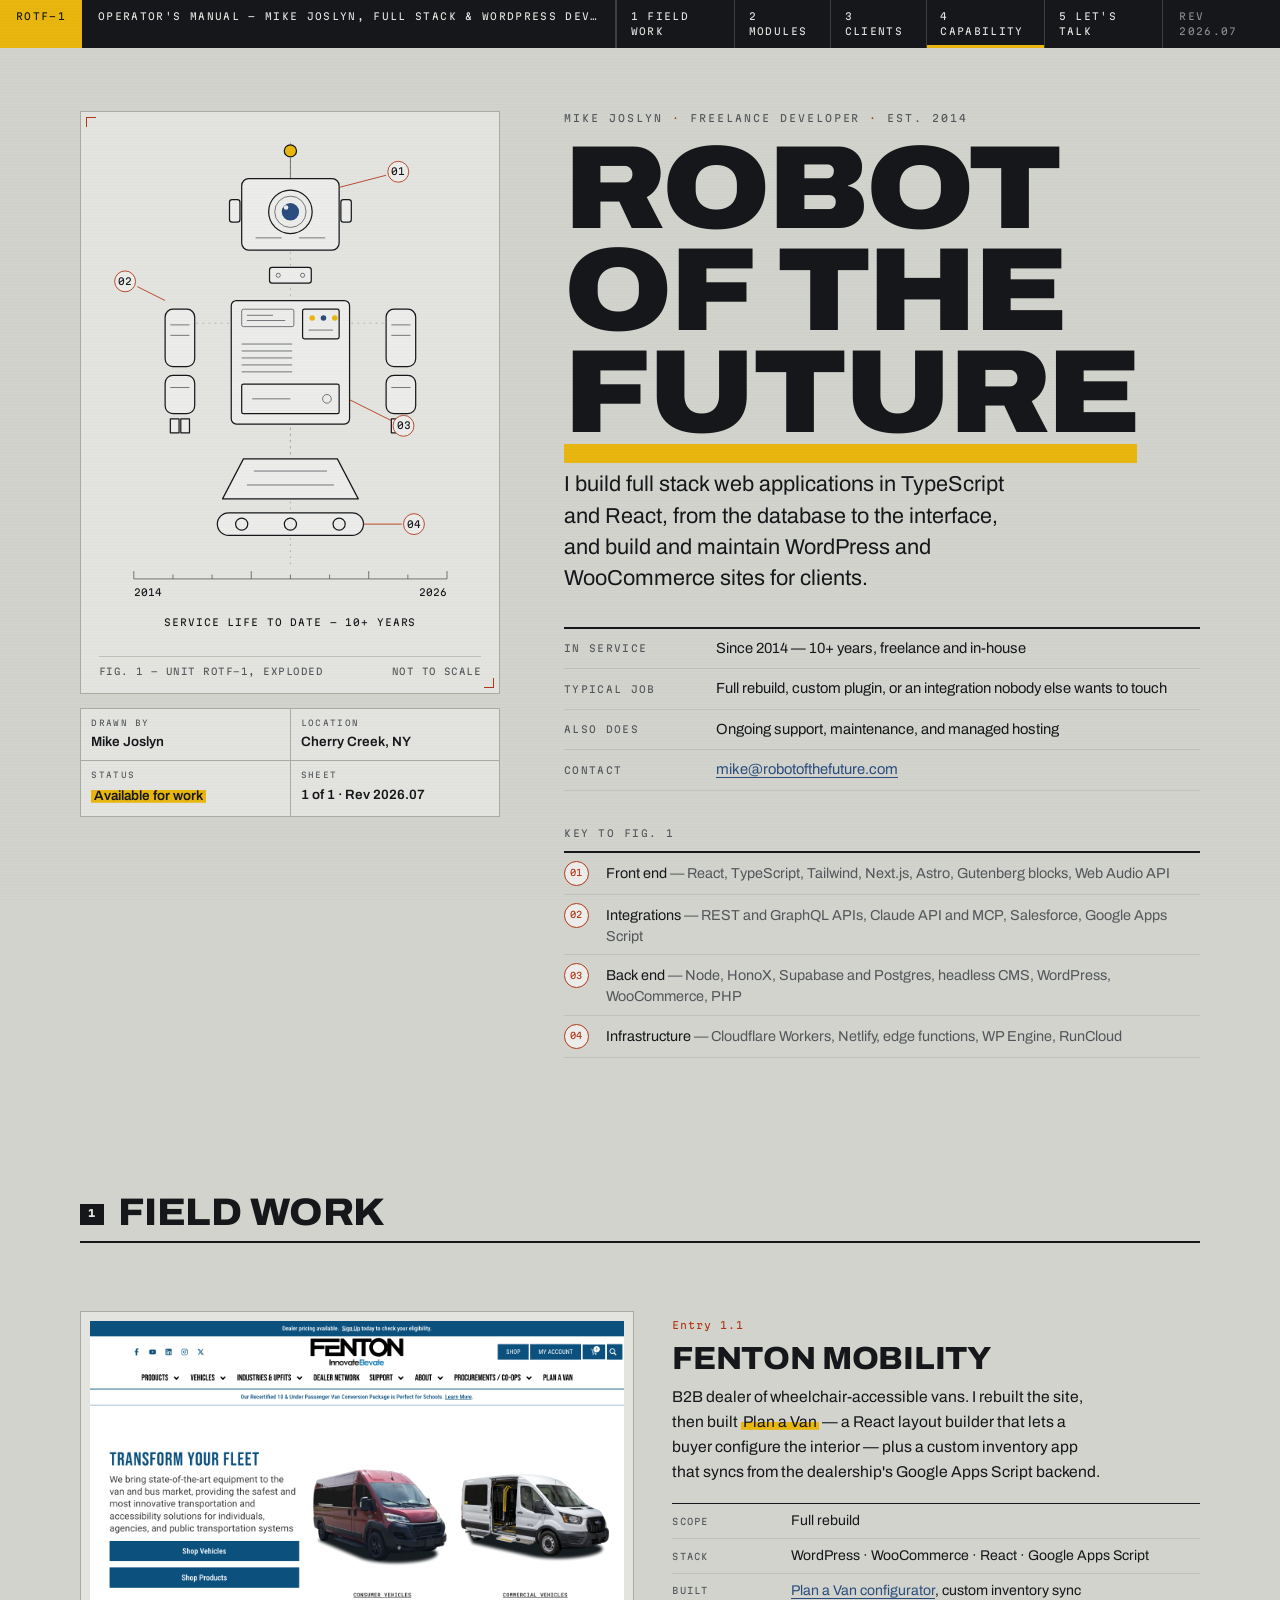
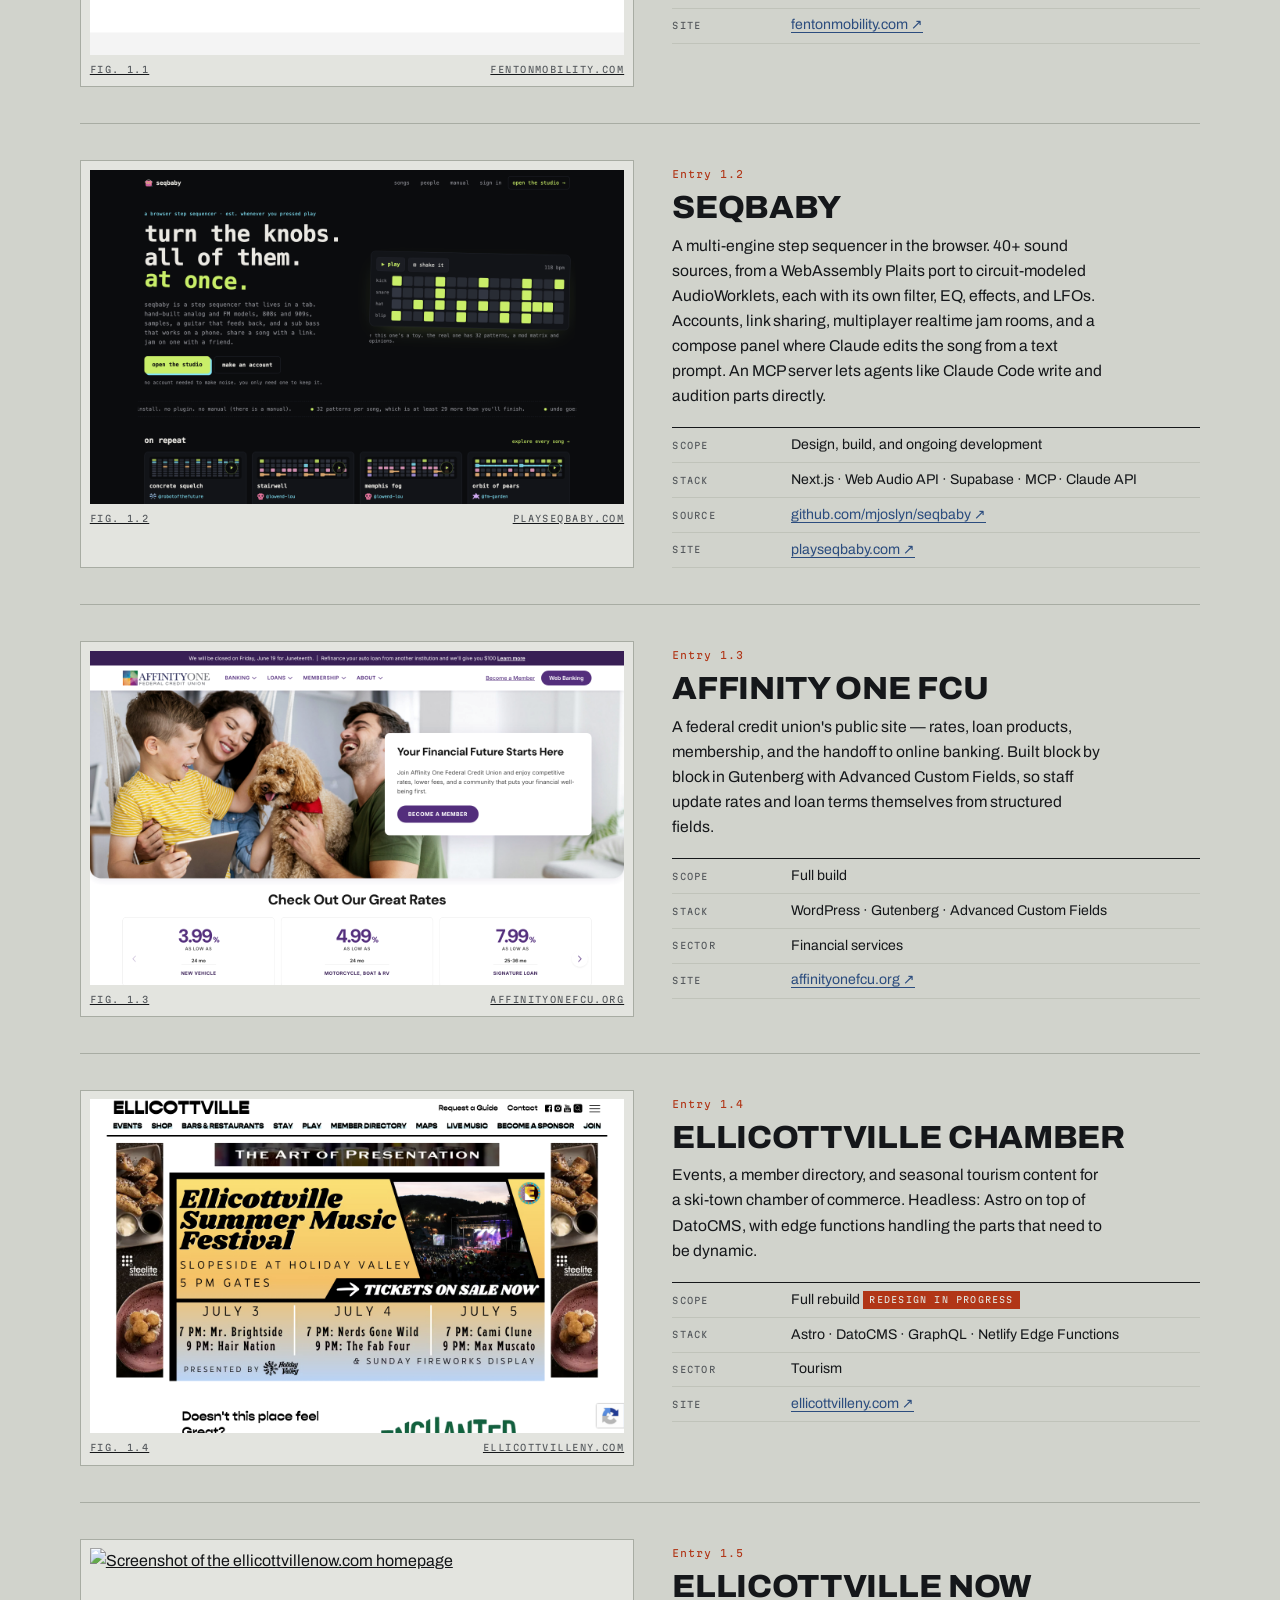
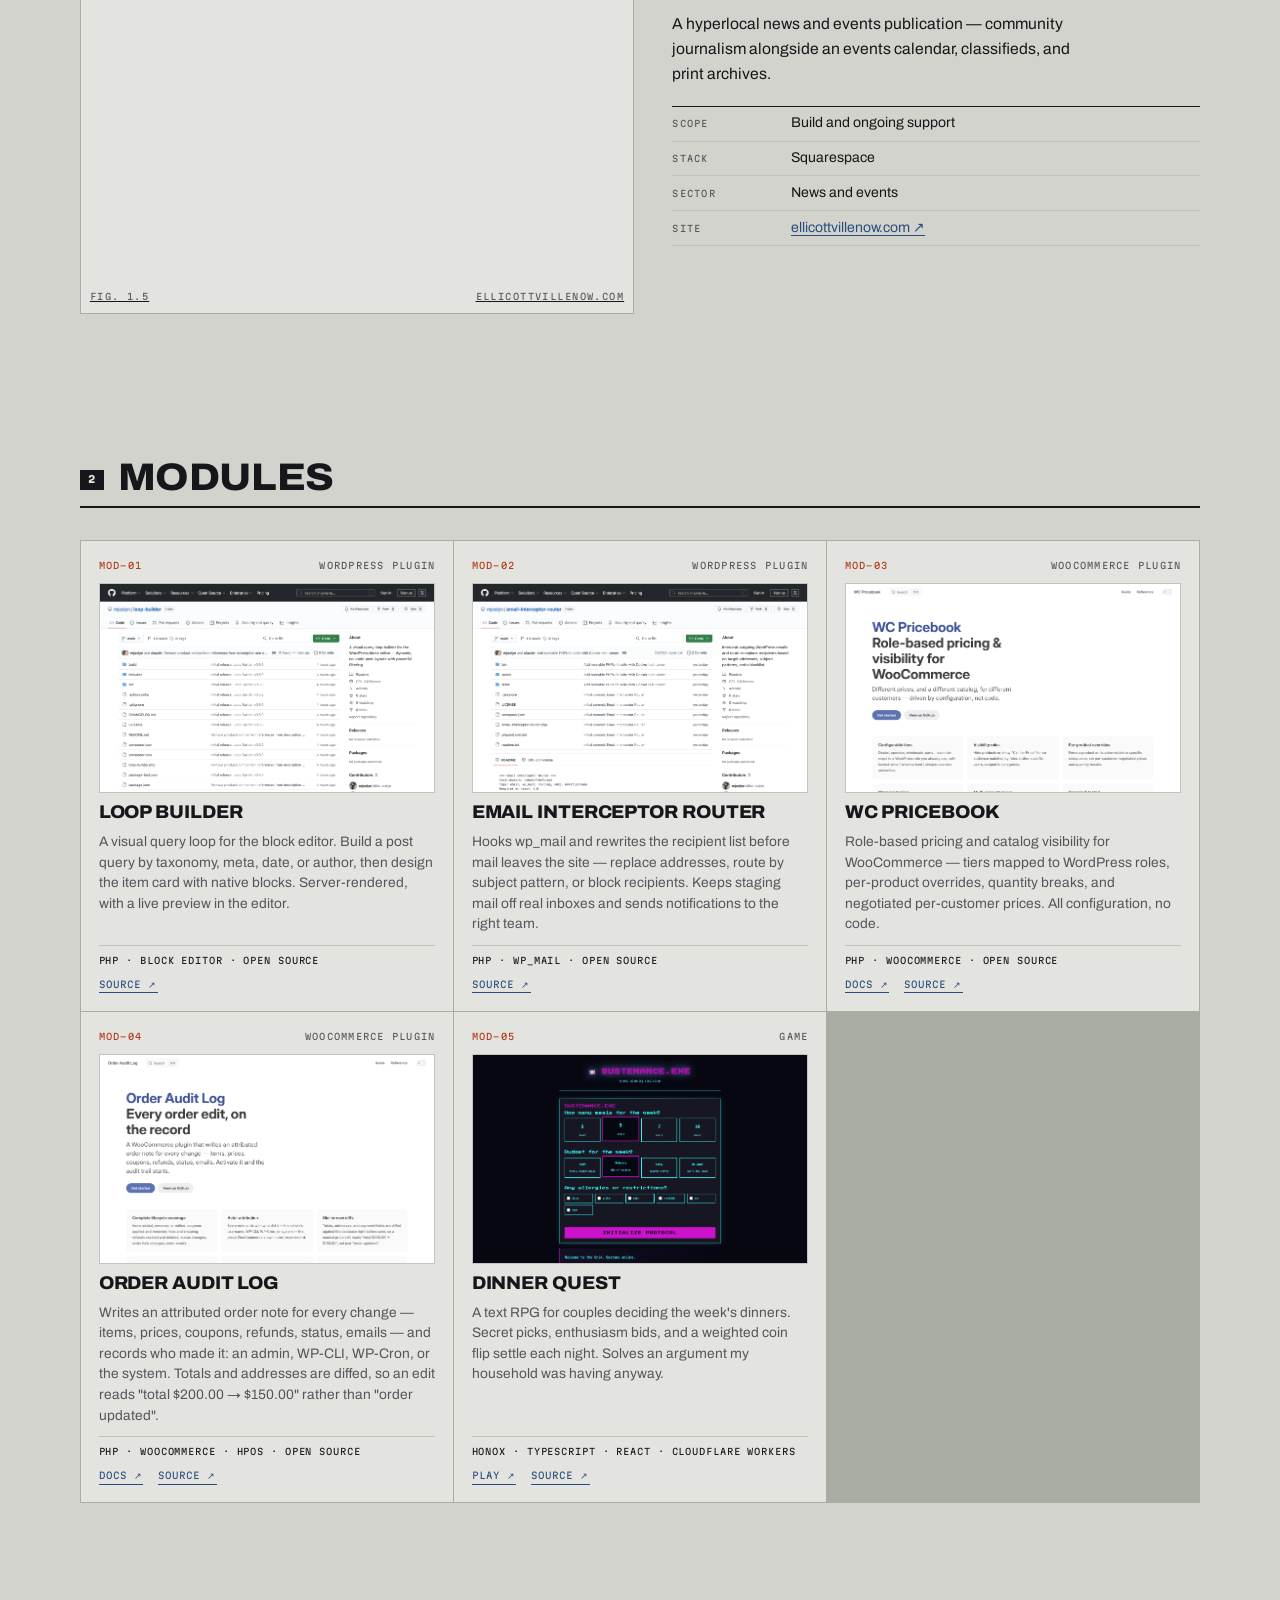
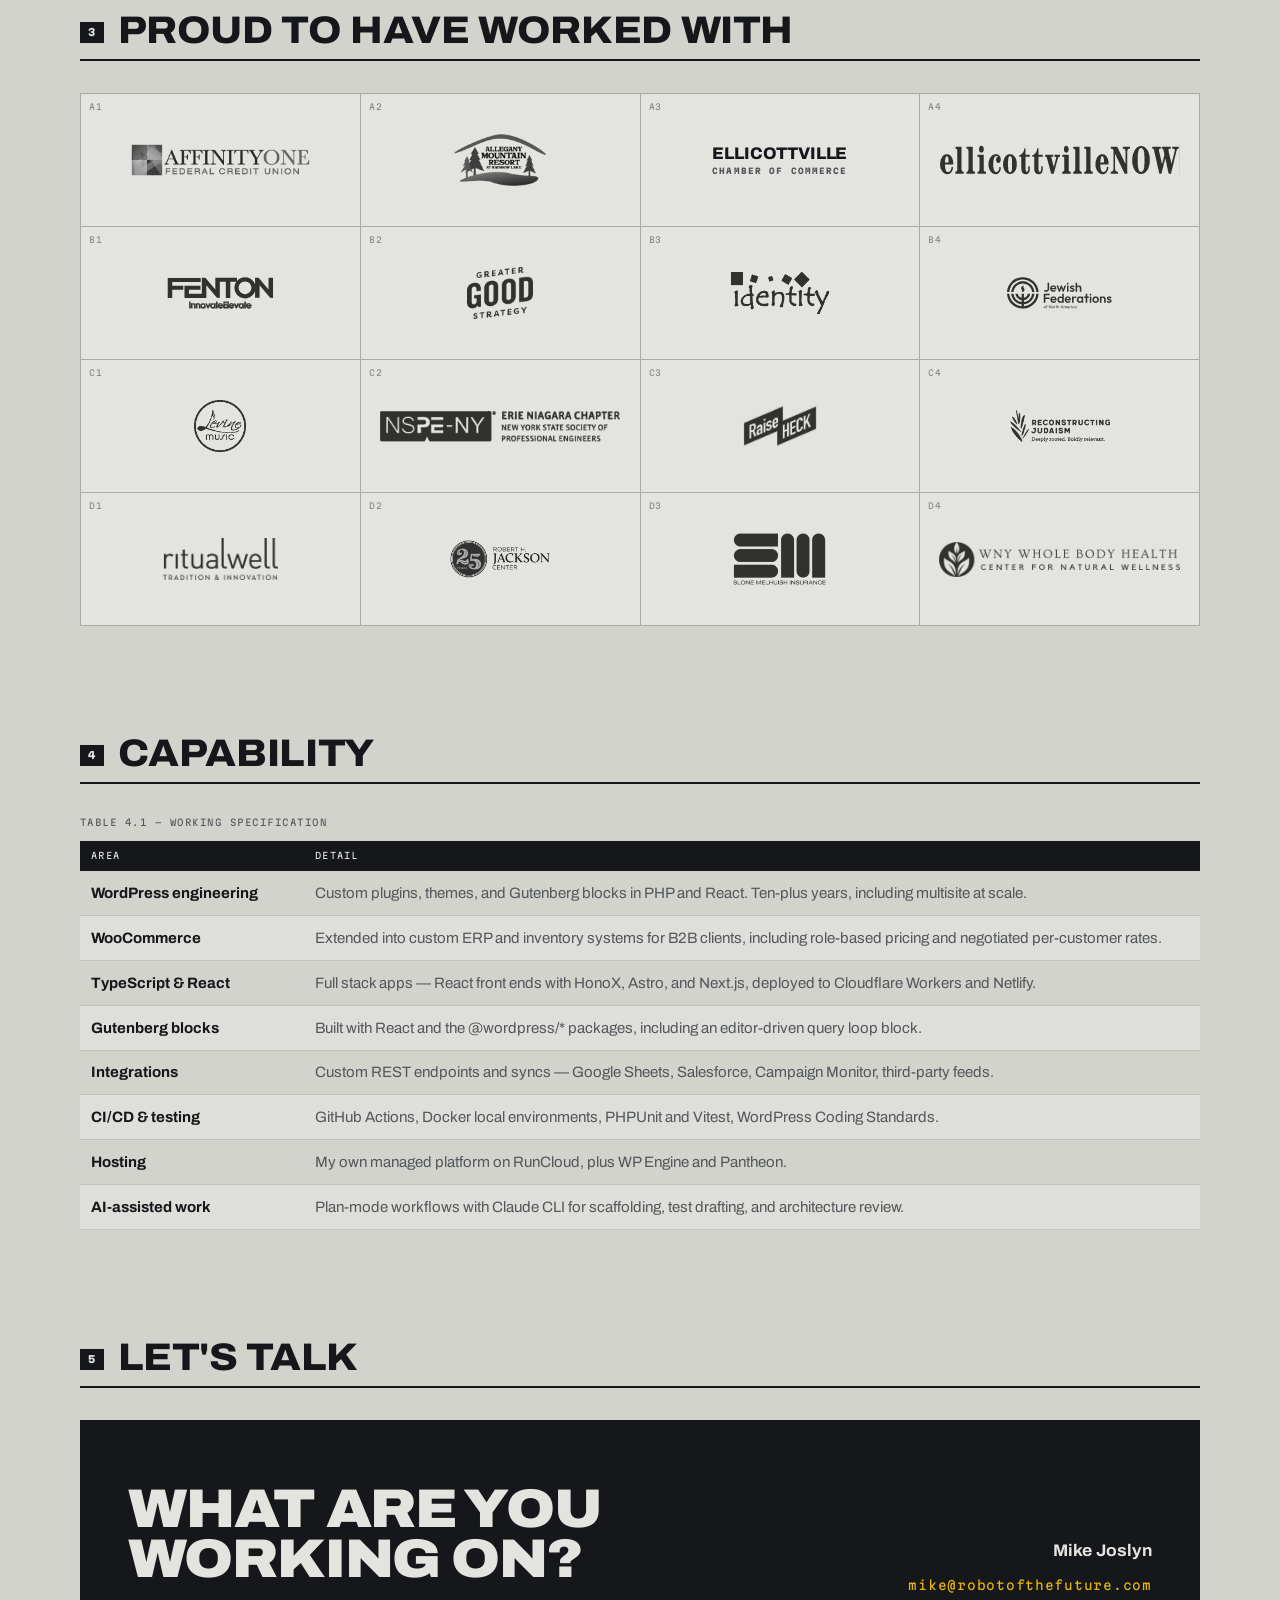
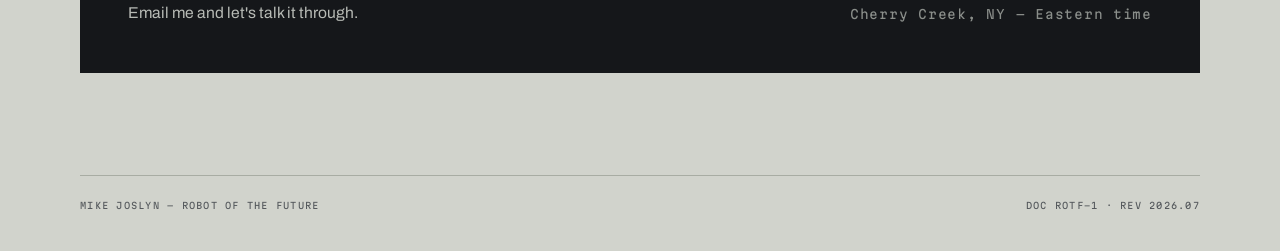
==== index.html @ af56a689 "Add Tailwind to Key to Fig. 1 Co-Authored-By: Claude Opus 5.5 <noreply@anthropic.com>" ====
<!DOCTYPE html>
<html lang="en">
<head>
<meta charset="UTF-8" />
<meta name="viewport" content="width=device-width, initial-scale=1.0" />
<!-- Yes, this is on purpose. Robots look away. Humans can hire me at mike@robotofthefuture.com -->
<meta name="robots" content="noindex, nofollow" />
<title>Robot of the Future — Mike Joslyn</title>

<!-- favicon -->
<link rel="icon" type="image/svg+xml" href="/assets/img/favicon.svg" />
<link rel="icon" type="image/png" sizes="32x32" href="/assets/img/favicon-32.png" />
<link rel="icon" href="/assets/img/favicon.ico" sizes="any" />
<link rel="apple-touch-icon" href="/assets/img/apple-touch-icon.png" />
<meta name="description" content="Mike Joslyn — freelance full stack and WordPress developer. Selected recent work and contact." />

<!-- social share card -->
<meta property="og:type" content="website" />
<meta property="og:site_name" content="Robot of the Future" />
<meta property="og:title" content="Robot of the Future — Mike Joslyn" />
<meta property="og:description" content="Freelance full stack &amp; WordPress development — WooCommerce, TypeScript, and React. 10+ years." />
<meta property="og:url" content="https://robotofthefuture.com/" />
<meta property="og:image" content="https://robotofthefuture.com/assets/img/share-card.png" />
<meta property="og:image:width" content="1200" />
<meta property="og:image:height" content="630" />
<meta property="og:image:alt" content="Mike Joslyn — Robot of the Future. Full stack and WordPress developer." />
<meta name="twitter:card" content="summary_large_image" />
<meta name="twitter:title" content="Robot of the Future — Mike Joslyn" />
<meta name="twitter:description" content="Freelance full stack &amp; WordPress development — WooCommerce, TypeScript, and React. 10+ years." />
<meta name="twitter:image" content="https://robotofthefuture.com/assets/img/share-card.png" />

<link rel="preconnect" href="https://fonts.googleapis.com" />
<link rel="preconnect" href="https://fonts.gstatic.com" crossorigin />
<link href="https://fonts.googleapis.com/css2?family=Archivo:wdth,wght@62..125,400..900&family=Martian+Mono:wght@300..700&display=swap" rel="stylesheet" />
<link rel="stylesheet" href="styles.css" />
</head>
<body>

<div class="spine">
  <span class="spine__tag">ROTF-1</span>
  <span class="spine__doc">Operator's manual — Mike Joslyn, full stack &amp; WordPress developer</span>
  <nav>
    <a href="#field">1 Field work</a>
    <a href="#modules">2 Modules</a>
    <a href="#base">3 Clients</a>
    <a href="#caps">4 Capability</a>
    <a href="#service">5 Let's Talk</a>
  </nav>
  <span class="spine__rev">Rev 2026.07</span>
</div>

<main class="wrap">

  <!-- ── hero ── -->
  <section class="hero">
    <div class="hero__grid">
      <div>
        <figure class="fig">
          <svg class="diagram" viewBox="0 0 440 594" role="img" aria-label="Exploded technical diagram of a robot. Four numbered parts correspond to the four layers of the stack listed below the figure.">
            <!-- explosion axis -->
            <line class="axis" x1="220" y1="14" x2="220" y2="500" />

            <!-- ── 01 sensor head ── -->
            <g>
              <line class="thin" x1="220" y1="32" x2="220" y2="56" />
              <circle class="fillY edge" cx="220" cy="24" r="7" />
              <rect class="edge fillP" x="164" y="56" width="112" height="82" rx="8" />
              <rect class="edge fillP" x="150" y="80" width="12" height="26" rx="3" />
              <rect class="edge fillP" x="278" y="80" width="12" height="26" rx="3" />
              <circle class="edge" cx="220" cy="94" r="25" />
              <circle class="thin" cx="220" cy="94" r="18" />
              <circle class="fillB" cx="220" cy="94" r="10" />
              <circle cx="215" cy="89" r="2.6" fill="#ecedea" />
              <path class="thin" d="M180 124h30M230 124h30" />
              <line class="lead" x1="276" y1="66" x2="330" y2="52" style="animation-delay:.2s" />
              <circle class="badge" cx="344" cy="48" r="12" />
              <text x="344" y="52" text-anchor="middle">01</text>
            </g>

            <!-- neck spacer -->
            <g>
              <rect class="edge fillP" x="196" y="158" width="48" height="18" rx="3" />
              <circle class="thin" cx="206" cy="167" r="2.4" />
              <circle class="thin" cx="234" cy="167" r="2.4" />
            </g>

            <!-- ── 02 manipulators ── -->
            <g>
              <!-- left -->
              <rect class="edge fillP" x="76" y="206" width="34" height="66" rx="9" />
              <rect class="edge fillP" x="76" y="282" width="34" height="44" rx="9" />
              <path class="edge fillP" d="M82 332h10v16H82zM94 332h10v16H94z" />
              <path class="thin" d="M82 224h22M82 236h22M82 296h22" />
              <!-- right -->
              <rect class="edge fillP" x="330" y="206" width="34" height="66" rx="9" />
              <rect class="edge fillP" x="330" y="282" width="34" height="44" rx="9" />
              <path class="edge fillP" d="M336 332h10v16h-10zM348 332h10v16h-10z" />
              <path class="thin" d="M336 224h22M336 236h22M336 296h22" />
              <!-- assembly axes -->
              <line class="axis" x1="112" y1="222" x2="150" y2="222" />
              <line class="axis" x1="290" y1="222" x2="328" y2="222" />
              <line class="lead" x1="76" y1="196" x2="44" y2="180" style="animation-delay:.34s" />
              <circle class="badge" cx="30" cy="174" r="12" />
              <text x="30" y="178" text-anchor="middle">02</text>
            </g>

            <!-- ── 03 core ── -->
            <g>
              <rect class="edge fillP" x="152" y="196" width="136" height="142" rx="6" />
              <!-- maker's plate -->
              <rect class="thin" x="164" y="206" width="60" height="20" rx="2" />
              <path class="thin" d="M170 213h30M170 219h44" />
              <!-- indicator panel -->
              <rect class="edge" x="234" y="206" width="42" height="34" rx="2" />
              <circle class="fillY" cx="245" cy="216" r="3.2" />
              <circle class="fillB" cx="258" cy="216" r="3.2" />
              <circle class="fillY" cx="271" cy="216" r="3.2" />
              <path class="thin" d="M241 230h28" />
              <!-- vent stack -->
              <path class="thin" d="M164 246h58M164 254h58M164 262h58M164 270h58M164 278h58" />
              <!-- access hatch -->
              <rect class="edge" x="164" y="292" width="112" height="34" rx="2" />
              <path class="thin" d="M176 309h44" />
              <circle class="thin" cx="262" cy="309" r="5" />
              <line class="lead" x1="288" y1="310" x2="336" y2="334" style="animation-delay:.48s" />
              <circle class="badge" cx="350" cy="340" r="12" />
              <text x="350" y="344" text-anchor="middle">03</text>
            </g>

            <!-- ── 04 drive ── -->
            <g>
              <path class="edge fillP" d="M166 378h108l24 46H142z" />
              <path class="thin" d="M178 392h84M170 408h100" />
              <rect class="edge fillP" x="136" y="440" width="168" height="26" rx="13" />
              <circle class="edge" cx="164" cy="453" r="7" />
              <circle class="edge" cx="220" cy="453" r="7" />
              <circle class="edge" cx="276" cy="453" r="7" />
              <line class="axis" x1="220" y1="342" x2="220" y2="374" />
              <line class="lead" x1="304" y1="453" x2="348" y2="453" style="animation-delay:.62s" />
              <circle class="badge" cx="362" cy="453" r="12" />
              <text x="362" y="457" text-anchor="middle">04</text>
            </g>

            <!-- service-life rule -->
            <g>
              <line class="thin" x1="40" y1="516" x2="400" y2="516" />
              <path class="thin" d="M40 516v-9M85 516v-5M130 516v-5M175 516v-9M220 516v-5M265 516v-5M310 516v-9M355 516v-5M400 516v-9" />
              <text x="40" y="536" fill="#53575b" font-size="10">2014</text>
              <text x="400" y="536" text-anchor="end" fill="#53575b" font-size="10">2026</text>
              <text x="220" y="570" text-anchor="middle" fill="#53575b" font-size="10" letter-spacing="1">SERVICE LIFE TO DATE — 10+ YEARS</text>
            </g>
          </svg>
          <figcaption class="fig__cap"><span>Fig. 1 — Unit ROTF-1, exploded</span><span>Not to scale</span></figcaption>
        </figure>

        <dl class="titleblock">
          <div><dt>Drawn by</dt><dd>Mike Joslyn</dd></div>
          <div><dt>Location</dt><dd>Cherry Creek, NY</dd></div>
          <div class="titleblock--flag"><dt>Status</dt><dd>Available for work</dd></div>
          <div><dt>Sheet</dt><dd>1 of 1 · Rev 2026.07</dd></div>
        </dl>
      </div>

      <div>
        <p class="hero__eyebrow">Mike Joslyn <s>·</s> Freelance developer <s>·</s> Est. 2014</p>
        <h1>Robot<br />of the<br /><span class="yell">Future</span></h1>
        <p class="hero__lede">
          I build full stack web applications in TypeScript and React, from the
          database to the interface, and build and maintain WordPress and
          WooCommerce sites for clients.
        </p>
        <dl class="hero__specs">
          <div><dt>In service</dt><dd>Since 2014 — 10+ years, freelance and in-house</dd></div>
          <div><dt>Typical job</dt><dd>Full rebuild, custom plugin, or an integration nobody else wants to touch</dd></div>
          <div><dt>Also does</dt><dd>Ongoing support, maintenance, and managed hosting</dd></div>
          <div><dt>Contact</dt><dd><a href="mailto:mike@robotofthefuture.com" style="color:var(--blue);text-decoration:none;border-bottom:1px solid currentColor">mike@robotofthefuture.com</a></dd></div>
        </dl>

        <p class="legend__head">Key to Fig. 1</p>
        <ol class="legend">
          <li><b>01</b><span>Front end <em>— React, TypeScript, Tailwind, Next.js, Astro, Gutenberg blocks, Web Audio API</em></span></li>
          <li><b>02</b><span>Integrations <em>— REST and GraphQL APIs, Claude API and MCP, Salesforce, Google Apps Script</em></span></li>
          <li><b>03</b><span>Back end <em>— Node, HonoX, Supabase and Postgres, headless CMS, WordPress, WooCommerce, PHP</em></span></li>
          <li><b>04</b><span>Infrastructure <em>— Cloudflare Workers, Netlify, edge functions, WP Engine, RunCloud</em></span></li>
        </ol>
      </div>
    </div>
  </section>

  <!-- ── 1 field work ── -->
  <section class="sec" id="field">
    <header class="sec-head">
      <h2><span class="sec-head__no">1</span>Field work</h2>
    </header>

    <article class="entry">
      <a class="shot" href="https://fentonmobility.com" target="_blank" rel="noopener">
        <img src="assets/img/shots/fenton.png" alt="Screenshot of the fentonmobility.com homepage" loading="lazy" />
        <span class="shot__stamp">Open ↗</span>
        <span class="shot__cap"><span>Fig. 1.1</span><span>fentonmobility.com</span></span>
      </a>
      <div>
        <span class="entry__no">Entry 1.1</span>
        <h3>Fenton Mobility</h3>
        <p>
          B2B dealer of wheelchair-accessible vans. I rebuilt the site, then built
          <em>Plan a Van</em> — a React layout builder that lets a buyer configure the
          interior — plus a custom inventory app that syncs from the dealership's
          Google Apps Script backend.
        </p>
        <dl class="spec">
          <div><dt>Scope</dt><dd>Full rebuild</dd></div>
          <div><dt>Stack</dt><dd>WordPress · WooCommerce · React · Google Apps Script</dd></div>
          <div><dt>Built</dt><dd><a href="https://www.fentonmobility.com/plan-a-van" target="_blank" rel="noopener">Plan a Van configurator</a>, custom inventory sync</dd></div>
          <div><dt>Site</dt><dd><a href="https://fentonmobility.com" target="_blank" rel="noopener">fentonmobility.com ↗</a></dd></div>
        </dl>
      </div>
    </article>

    <article class="entry">
      <a class="shot" href="https://www.playseqbaby.com/" target="_blank" rel="noopener">
        <img src="assets/img/shots/seqbaby.png" alt="Screenshot of the seqbaby landing page with a playable step sequencer" loading="lazy" />
        <span class="shot__stamp">Open ↗</span>
        <span class="shot__cap"><span>Fig. 1.2</span><span>playseqbaby.com</span></span>
      </a>
      <div>
        <span class="entry__no">Entry 1.2</span>
        <h3>seqbaby</h3>
        <p>
          A multi-engine step sequencer in the browser. 40+ sound sources, from a
          WebAssembly Plaits port to circuit-modeled AudioWorklets, each with its own
          filter, EQ, effects, and LFOs. Accounts, link sharing, multiplayer
          realtime jam rooms, and a compose panel where Claude edits the song from a
          text prompt. An MCP server lets agents like Claude Code write and audition
          parts directly.
        </p>
        <dl class="spec">
          <div><dt>Scope</dt><dd>Design, build, and ongoing development</dd></div>
          <div><dt>Stack</dt><dd>Next.js · Web Audio API · Supabase · MCP · Claude API</dd></div>
          <div><dt>Source</dt><dd><a href="https://github.com/mjoslyn/seqbaby" target="_blank" rel="noopener">github.com/mjoslyn/seqbaby ↗</a></dd></div>
          <div><dt>Site</dt><dd><a href="https://www.playseqbaby.com/" target="_blank" rel="noopener">playseqbaby.com ↗</a></dd></div>
        </dl>
      </div>
    </article>

    <article class="entry">
      <a class="shot" href="https://www.affinityonefcu.org" target="_blank" rel="noopener">
        <img src="assets/img/shots/affinityone.png" alt="Screenshot of the affinityonefcu.org homepage" loading="lazy" />
        <span class="shot__stamp">Open ↗</span>
        <span class="shot__cap"><span>Fig. 1.3</span><span>affinityonefcu.org</span></span>
      </a>
      <div>
        <span class="entry__no">Entry 1.3</span>
        <h3>Affinity One FCU</h3>
        <p>
          A federal credit union's public site — rates, loan products, membership,
          and the handoff to online banking. Built block by block in Gutenberg with
          Advanced Custom Fields, so staff update rates and loan terms themselves
          from structured fields.
        </p>
        <dl class="spec">
          <div><dt>Scope</dt><dd>Full build</dd></div>
          <div><dt>Stack</dt><dd>WordPress · Gutenberg · Advanced Custom Fields</dd></div>
          <div><dt>Sector</dt><dd>Financial services</dd></div>
          <div><dt>Site</dt><dd><a href="https://www.affinityonefcu.org" target="_blank" rel="noopener">affinityonefcu.org ↗</a></dd></div>
        </dl>
      </div>
    </article>

    <article class="entry">
      <a class="shot" href="https://ellicottvilleny.com" target="_blank" rel="noopener">
        <img src="assets/img/shots/ellicottville.png" alt="Screenshot of the ellicottvilleny.com homepage" loading="lazy" />
        <span class="shot__stamp">Open ↗</span>
        <span class="shot__cap"><span>Fig. 1.4</span><span>ellicottvilleny.com</span></span>
      </a>
      <div>
        <span class="entry__no">Entry 1.4</span>
        <h3>Ellicottville Chamber</h3>
        <p>
          Events, a member directory, and seasonal tourism content for a ski-town
          chamber of commerce. Headless: Astro on top of DatoCMS, with edge
          functions handling the parts that need to be dynamic.
        </p>
        <dl class="spec">
          <div><dt>Scope</dt><dd>Full rebuild <span class="flag">Redesign in progress</span></dd></div>
          <div><dt>Stack</dt><dd>Astro · DatoCMS · GraphQL · Netlify Edge Functions</dd></div>
          <div><dt>Sector</dt><dd>Tourism</dd></div>
          <div><dt>Site</dt><dd><a href="https://ellicottvilleny.com" target="_blank" rel="noopener">ellicottvilleny.com ↗</a></dd></div>
        </dl>
      </div>
    </article>

    <article class="entry">
      <a class="shot" href="https://www.ellicottvillenow.com/" target="_blank" rel="noopener">
        <img src="assets/img/shots/ellicottvillenow.png" alt="Screenshot of the ellicottvillenow.com homepage" loading="lazy" />
        <span class="shot__stamp">Open ↗</span>
        <span class="shot__cap"><span>Fig. 1.5</span><span>ellicottvillenow.com</span></span>
      </a>
      <div>
        <span class="entry__no">Entry 1.5</span>
        <h3>Ellicottville Now</h3>
        <p>
          A hyperlocal news and events publication — community journalism alongside
          an events calendar, classifieds, and print archives.
        </p>
        <dl class="spec">
          <div><dt>Scope</dt><dd>Build and ongoing support</dd></div>
          <div><dt>Stack</dt><dd>Squarespace</dd></div>
          <div><dt>Sector</dt><dd>News and events</dd></div>
          <div><dt>Site</dt><dd><a href="https://www.ellicottvillenow.com/" target="_blank" rel="noopener">ellicottvillenow.com ↗</a></dd></div>
        </dl>
      </div>
    </article>
  </section>

  <!-- ── 2 modules ── -->
  <section class="sec" id="modules">
    <header class="sec-head">
      <h2><span class="sec-head__no">2</span>Modules</h2>
    </header>

    <div class="modules">
      <article class="mod">
        <span class="mod__top"><b>MOD-01</b><span>WordPress plugin</span></span>
        <img src="assets/img/shots/loop-builder.png" alt="Screenshot of the Loop Builder repository" loading="lazy" />
        <h3>Loop Builder</h3>
        <p>A visual query loop for the block editor. Build a post query by taxonomy, meta, date, or author, then design the item card with native blocks. Server-rendered, with a live preview in the editor.</p>
        <span class="mod__stack">PHP · Block editor · Open source</span>
        <span class="mod__links">
          <a href="https://github.com/mjoslyn/loop-builder" target="_blank" rel="noopener">Source ↗</a>
        </span>
      </article>

      <article class="mod">
        <span class="mod__top"><b>MOD-02</b><span>WordPress plugin</span></span>
        <img src="assets/img/shots/email-interceptor-router.png" alt="Screenshot of the Email Interceptor Router repository" loading="lazy" />
        <h3>Email Interceptor Router</h3>
        <p>Hooks wp_mail and rewrites the recipient list before mail leaves the site — replace addresses, route by subject pattern, or block recipients. Keeps staging mail off real inboxes and sends notifications to the right team.</p>
        <span class="mod__stack">PHP · wp_mail · Open source</span>
        <span class="mod__links">
          <a href="https://github.com/mjoslyn/email-interceptor-router" target="_blank" rel="noopener">Source ↗</a>
        </span>
      </article>

      <article class="mod">
        <span class="mod__top"><b>MOD-03</b><span>WooCommerce plugin</span></span>
        <img src="assets/img/shots/wc-pricebook.png" alt="Screenshot of the WC Pricebook documentation site" loading="lazy" />
        <h3>WC Pricebook</h3>
        <p>Role-based pricing and catalog visibility for WooCommerce — tiers mapped to WordPress roles, per-product overrides, quantity breaks, and negotiated per-customer prices. All configuration, no code.</p>
        <span class="mod__stack">PHP · WooCommerce · Open source</span>
        <span class="mod__links">
          <a href="https://mjoslyn.github.io/wc-pricebook/" target="_blank" rel="noopener">Docs ↗</a>
          <a href="https://github.com/mjoslyn/wc-pricebook" target="_blank" rel="noopener">Source ↗</a>
        </span>
      </article>

      <article class="mod">
        <span class="mod__top"><b>MOD-04</b><span>WooCommerce plugin</span></span>
        <img src="assets/img/shots/order-audit-log.png" alt="Screenshot of the Order Audit Log for WooCommerce documentation site" loading="lazy" />
        <h3>Order Audit Log</h3>
        <p>Writes an attributed order note for every change — items, prices, coupons, refunds, status, emails — and records who made it: an admin, WP-CLI, WP-Cron, or the system. Totals and addresses are diffed, so an edit reads "total $200.00 → $150.00" rather than "order updated".</p>
        <span class="mod__stack">PHP · WooCommerce · HPOS · Open source</span>
        <span class="mod__links">
          <a href="https://mjoslyn.github.io/order-audit-log-for-woocommerce/" target="_blank" rel="noopener">Docs ↗</a>
          <a href="https://github.com/mjoslyn/order-audit-log-for-woocommerce" target="_blank" rel="noopener">Source ↗</a>
        </span>
      </article>

      <article class="mod">
        <span class="mod__top"><b>MOD-05</b><span>Game</span></span>
        <img src="assets/img/shots/dinnerquest.png" alt="Screenshot of the Dinner Quest meal-planning game" loading="lazy" />
        <h3>Dinner Quest</h3>
        <p>A text RPG for couples deciding the week's dinners. Secret picks, enthusiasm bids, and a weighted coin flip settle each night. Solves an argument my household was having anyway.</p>
        <span class="mod__stack">HonoX · TypeScript · React · Cloudflare Workers</span>
        <span class="mod__links">
          <a href="https://dinnerquest.robotofthefuture.com/" target="_blank" rel="noopener">Play ↗</a>
          <a href="https://github.com/mjoslyn/dinnerquest" target="_blank" rel="noopener">Source ↗</a>
        </span>
      </article>
    </div>
  </section>

  <!-- ── 3 clients ── -->
  <section class="sec" id="base">
    <header class="sec-head">
      <h2><span class="sec-head__no">3</span>Proud to have worked with</h2>
    </header>
    <div class="bin">
      <div class="bin__cell" data-id="A1"><img class="duo" src="assets/img/logos/affinityone.png" alt="Affinity One Federal Credit Union" /></div>
      <div class="bin__cell" data-id="A2"><img class="tall duo" src="assets/img/logos/amr.png" alt="Allegany Mountain Resort at Rainbow Lake" /></div>
      <div class="bin__cell" data-id="A3"><span class="bin__word">Ellicottville<small>Chamber of Commerce</small></span></div>
      <div class="bin__cell" data-id="A4"><img src="assets/img/logos/ellicottvillenow.png" alt="Ellicottville Now" /></div>
      <div class="bin__cell" data-id="B1"><img src="assets/img/logos/fenton.svg" alt="Fenton Mobility" /></div>
      <div class="bin__cell" data-id="B2"><img class="tall" src="assets/img/logos/greater-good.png" alt="Greater Good Strategy" /></div>
      <div class="bin__cell" data-id="B3"><img class="md" src="assets/img/logos/identity-youth.png" alt="Identity Youth" /></div>
      <div class="bin__cell" data-id="B4"><img src="assets/img/logos/jfna.svg" alt="Jewish Federations of North America" /></div>
      <div class="bin__cell" data-id="C1"><img class="tall" src="assets/img/logos/levine-music.png" alt="Levine Music" /></div>
      <div class="bin__cell" data-id="C2"><img class="md" src="assets/img/logos/nspe-ny.png" alt="NSPE-NY Erie Niagara Chapter" /></div>
      <div class="bin__cell" data-id="C3"><img class="md" src="assets/img/logos/raise-heck.png" alt="Raise Heck" /></div>
      <div class="bin__cell" data-id="C4"><img src="assets/img/logos/reconstructing-judaism.png" alt="Reconstructing Judaism" /></div>
      <div class="bin__cell" data-id="D1"><img class="md" src="assets/img/logos/ritualwell.png" alt="Ritualwell" /></div>
      <div class="bin__cell" data-id="D2"><img class="md duo" src="assets/img/logos/rhj.png" alt="Robert H. Jackson Center" /></div>
      <div class="bin__cell" data-id="D3"><img class="tall" src="assets/img/logos/slone-melhuish.png" alt="Slone Melhuish Insurance" /></div>
      <div class="bin__cell" data-id="D4"><img class="md" src="assets/img/logos/wny-whole-body.png" alt="WNY Whole Body Health" /></div>
    </div>
  </section>

  <!-- ── 4 capability ── -->
  <section class="sec" id="caps">
    <header class="sec-head">
      <h2><span class="sec-head__no">4</span>Capability</h2>
    </header>
    <table class="caps">
      <caption>Table 4.1 — Working specification</caption>
      <thead><tr><th scope="col">Area</th><th scope="col">Detail</th></tr></thead>
      <tbody>
        <tr><td>WordPress engineering</td><td>Custom plugins, themes, and Gutenberg blocks in PHP and React. Ten-plus years, including multisite at scale.</td></tr>
        <tr><td>WooCommerce</td><td>Extended into custom ERP and inventory systems for B2B clients, including role-based pricing and negotiated per-customer rates.</td></tr>
        <tr><td>TypeScript &amp; React</td><td>Full stack apps — React front ends with HonoX, Astro, and Next.js, deployed to Cloudflare Workers and Netlify.</td></tr>
        <tr><td>Gutenberg blocks</td><td>Built with React and the @wordpress/* packages, including an editor-driven query loop block.</td></tr>
        <tr><td>Integrations</td><td>Custom REST endpoints and syncs — Google Sheets, Salesforce, Campaign Monitor, third-party feeds.</td></tr>
        <tr><td>CI/CD &amp; testing</td><td>GitHub Actions, Docker local environments, PHPUnit and Vitest, WordPress Coding Standards.</td></tr>
        <tr><td>Hosting</td><td>My own managed platform on RunCloud, plus WP Engine and Pantheon.</td></tr>
        <tr><td>AI-assisted work</td><td>Plan-mode workflows with Claude CLI for scaffolding, test drafting, and architecture review.</td></tr>
      </tbody>
    </table>
  </section>

  <!-- ── 5 service ── -->
  <section class="sec" id="service">
    <header class="sec-head">
      <h2><span class="sec-head__no">5</span>Let's Talk</h2>
    </header>
    <div class="svc">
      <div>
        <p class="svc__title">What are you<br />working on?</p>
        <p>Email me and let's talk it through.</p>
      </div>
      <div class="svc__links">
        <span class="svc__name">Mike Joslyn</span>
        <a href="mailto:mike@robotofthefuture.com">mike@robotofthefuture.com</a>
        <span>Cherry Creek, NY — Eastern time</span>
      </div>
    </div>
  </section>

  <footer class="foot">
    <span>Mike Joslyn — Robot of the Future</span>
    <span>Doc ROTF-1 · Rev 2026.07</span>
  </footer>
</main>

<script src="main.js"></script>
</body>
</html>
---- styles.css ----
:root{
  --zinc:#d1d3cc;
  --panel:#e3e4df;
  --panel-2:#ecedea;
  --ink:#15171a;
  --ink-2:#53575b;
  --ink-3:#8a8e8a;
  --rule:#a8aca3;
  --rule-soft:#c0c3ba;
  --yellow:#e8b60f;
  --oxide:#b13617;
  --blue:#2b4c7e;
  --display:"Archivo",system-ui,sans-serif;
  --mono:"Martian Mono",ui-monospace,monospace;
  --maxw:1200px;
}
*{box-sizing:border-box;margin:0;padding:0}
html{scroll-behavior:smooth}
body{
  background:var(--zinc);
  color:var(--ink);
  font-family:var(--display);
  font-variation-settings:"wdth" 100,"wght" 400;
  font-size:16px;
  line-height:1.6;
  -webkit-font-smoothing:antialiased;
}
/* faint printed-stock texture */
body::before{
  content:"";position:fixed;inset:0;z-index:60;pointer-events:none;opacity:.35;
  background-image:
    repeating-linear-gradient(0deg,rgba(21,23,26,.035) 0 1px,transparent 1px 3px);
  mix-blend-mode:multiply;
}
a{color:inherit}
::selection{background:var(--yellow);color:var(--ink)}
:focus-visible{outline:2px solid var(--oxide);outline-offset:2px}
.sec,.hero{scroll-margin-top:3.2rem}

/* ── spine ─────────────────────────────────────────────── */
.spine{
  position:sticky;top:0;z-index:50;
  display:flex;align-items:stretch;
  background:var(--ink);color:var(--panel);
  font-family:var(--mono);font-size:.6rem;letter-spacing:.14em;text-transform:uppercase;
}
.spine__tag{background:var(--yellow);color:var(--ink);padding:.55rem 1rem;font-weight:700;white-space:nowrap}
.spine__doc{padding:.55rem 1rem;border-right:1px solid rgba(227,228,223,.2);white-space:nowrap;overflow:hidden;text-overflow:ellipsis}
.spine nav{margin-left:auto;display:flex}
.spine nav a{padding:.55rem .85rem;text-decoration:none;border-left:1px solid rgba(227,228,223,.2);transition:background .18s,color .18s;position:relative}
.spine nav a:hover,.spine nav a:focus-visible{background:var(--yellow);color:var(--ink);outline:none}
.spine nav a[aria-current="true"]::after{content:"";position:absolute;left:0;right:0;bottom:0;height:3px;background:var(--yellow)}
.spine nav a[aria-current="true"]:hover::after{background:var(--ink)}
.spine__rev{padding:.55rem 1rem;color:var(--ink-3);border-left:1px solid rgba(227,228,223,.2)}

.wrap{max-width:var(--maxw);margin-inline:auto;padding-inline:clamp(1rem,4vw,2.5rem)}

/* ── hero ──────────────────────────────────────────────── */
.hero{padding-block:clamp(2.5rem,7vh,5rem) clamp(3rem,9vh,6rem)}
.hero__grid{display:grid;grid-template-columns:minmax(280px,420px) 1fr;gap:clamp(1.5rem,5vw,4rem);align-items:start}

.fig{background:var(--panel);border:1px solid var(--rule);padding:1.1rem 1.1rem .8rem;position:relative}
.fig::before,.fig::after{content:"";position:absolute;width:9px;height:9px;border:1px solid var(--oxide)}
.fig::before{top:5px;left:5px;border-right:0;border-bottom:0}
.fig::after{bottom:5px;right:5px;border-left:0;border-top:0}
.fig__cap{
  font-family:var(--mono);font-size:.58rem;letter-spacing:.16em;text-transform:uppercase;
  color:var(--ink-2);display:flex;justify-content:space-between;gap:1rem;
  border-top:1px solid var(--rule-soft);margin-top:.6rem;padding-top:.5rem;
}
.diagram{display:block;width:100%;height:auto}
.diagram .edge{fill:none;stroke:var(--ink);stroke-width:1.4;stroke-linejoin:round}
.diagram .thin{fill:none;stroke:var(--ink-2);stroke-width:.9}
.diagram .axis{stroke:var(--rule);stroke-width:1;stroke-dasharray:2 5}
.diagram .lead{stroke:var(--oxide);stroke-width:1;stroke-dasharray:220;stroke-dashoffset:220;animation:draw .9s cubic-bezier(.16,1,.3,1) forwards}
.diagram .fillY{fill:var(--yellow)}
.diagram .fillB{fill:var(--blue)}
.diagram .fillP{fill:var(--panel-2)}
.diagram text{font-family:var(--mono);font-size:11px;font-weight:600;fill:var(--ink)}
.diagram .badge{fill:var(--panel-2);stroke:var(--oxide);stroke-width:1}
@keyframes draw{to{stroke-dashoffset:0}}

.titleblock{
  margin-top:.85rem;border:1px solid var(--rule);
  display:grid;grid-template-columns:1fr 1fr;gap:1px;background:var(--rule);
}
.titleblock div{background:var(--panel);padding:.5rem .65rem}
.titleblock dt{font-family:var(--mono);font-size:.5rem;letter-spacing:.16em;text-transform:uppercase;color:var(--ink-2)}
.titleblock dd{font-size:.84rem;font-variation-settings:"wdth" 100,"wght" 600;margin-top:.1rem}
.titleblock--flag dd{
  background:linear-gradient(var(--yellow),var(--yellow)) no-repeat left center/100% .95em;
  display:inline-block;padding:0 .2em;
}

.legend__head{
  font-family:var(--mono);font-size:.6rem;letter-spacing:.16em;text-transform:uppercase;
  color:var(--ink-2);margin-top:2.2rem;
}
.legend{list-style:none;margin-top:.6rem;border-top:2px solid var(--ink)}
.legend li{display:grid;grid-template-columns:1.9rem 1fr;gap:.7rem;padding:.5rem 0;border-bottom:1px solid var(--rule-soft);align-items:start}
.legend b{
  font-family:var(--mono);font-size:.56rem;font-weight:700;color:var(--oxide);letter-spacing:0;
  width:1.55rem;height:1.55rem;border:1px solid var(--oxide);border-radius:50%;
  display:flex;align-items:center;justify-content:center;background:var(--panel-2);
}
.legend span{font-size:.9rem;line-height:1.45;padding-top:.12rem}
.legend em{font-style:normal;color:var(--ink-2)}

.hero__eyebrow{font-family:var(--mono);font-size:.62rem;letter-spacing:.2em;text-transform:uppercase;color:var(--ink-2)}
.hero__eyebrow s{text-decoration:none;color:var(--oxide)}
h1{
  font-family:var(--display);font-size:clamp(3rem,9.5vw,7.4rem);line-height:.86;
  font-variation-settings:"wdth" 112,"wght" 900;
  letter-spacing:-.025em;text-transform:uppercase;margin:.7rem 0 0;
}
h1 .yell{
  background:linear-gradient(var(--yellow),var(--yellow)) no-repeat left bottom/100% .16em;
  padding-bottom:.05em;
}
.hero__lede{font-size:clamp(1.05rem,1.7vw,1.35rem);max-width:38ch;margin-top:1.6rem;line-height:1.45}
.hero__specs{margin-top:2rem;border-top:2px solid var(--ink)}
.hero__specs div{display:grid;grid-template-columns:8.5rem 1fr;gap:1rem;padding:.5rem 0;border-bottom:1px solid var(--rule-soft);font-size:.92rem}
.hero__specs dt{font-family:var(--mono);font-size:.6rem;letter-spacing:.14em;text-transform:uppercase;color:var(--ink-2);padding-top:.28rem}

/* ── section heads ─────────────────────────────────────── */
.sec{padding-block:clamp(2.5rem,6vh,4.5rem)}
.sec-head{border-bottom:2px solid var(--ink);padding-bottom:.6rem;margin-bottom:2rem}
/* inline-block + overflow:hidden makes the chip's bottom edge its baseline,
   so the box sits on the heading's baseline instead of hanging below it */
.sec-head__no{
  display:inline-block;overflow:hidden;vertical-align:baseline;
  font-family:var(--mono);font-size:.62rem;font-weight:700;line-height:1.2;letter-spacing:.1em;
  background:var(--ink);color:var(--panel);padding:.28rem .5rem;margin-right:.85rem;
}
.sec-head h2{font-size:clamp(1.5rem,3.4vw,2.4rem);font-variation-settings:"wdth" 108,"wght" 800;text-transform:uppercase;letter-spacing:-.01em;line-height:1}

/* ── entries ───────────────────────────────────────────── */
.entry{display:grid;grid-template-columns:minmax(0,1.05fr) minmax(0,1fr);gap:clamp(1.2rem,3vw,2.5rem);padding-block:clamp(1.5rem,4vh,2.8rem);border-bottom:1px solid var(--rule)}
.entry:last-child{border-bottom:0}
.shot{display:block;position:relative;background:var(--panel);border:1px solid var(--rule);padding:.55rem;transition:border-color .25s,background .25s}
.entry:hover .shot{border-color:var(--ink);background:var(--panel-2)}
.shot img{display:block;width:100%;aspect-ratio:16/10;object-fit:cover;object-position:top center;filter:grayscale(.22) contrast(1.03)}
.shot__stamp{
  position:absolute;top:1.1rem;right:1.1rem;
  font-family:var(--mono);font-size:.56rem;letter-spacing:.16em;text-transform:uppercase;font-weight:700;
  background:var(--yellow);color:var(--ink);padding:.3rem .55rem;
  opacity:0;transform:translateY(-4px);transition:opacity .2s,transform .2s;
}
.shot:hover .shot__stamp,.shot:focus-visible .shot__stamp{opacity:1;transform:none}
.shot:focus-visible{outline:2px solid var(--oxide);outline-offset:3px}
.shot__cap{font-family:var(--mono);font-size:.56rem;letter-spacing:.16em;text-transform:uppercase;color:var(--ink-2);margin-top:.5rem;display:flex;justify-content:space-between}

.entry__no{font-family:var(--mono);font-size:.62rem;font-weight:700;letter-spacing:.1em;color:var(--oxide)}
.entry h3{font-size:clamp(1.4rem,2.8vw,2rem);font-variation-settings:"wdth" 104,"wght" 800;line-height:1.05;margin:.35rem 0 .5rem;text-transform:uppercase;letter-spacing:-.01em}
.entry p{font-size:.98rem;max-width:48ch;color:var(--ink)}
.entry p em{font-style:normal;background:linear-gradient(var(--yellow),var(--yellow)) no-repeat left bottom/100% .5em;padding:0 .1em}
.spec{margin-top:1.2rem;border-top:1px solid var(--ink)}
.spec div{display:grid;grid-template-columns:6.5rem 1fr;gap:.9rem;padding:.42rem 0;border-bottom:1px solid var(--rule-soft)}
.spec dt{font-family:var(--mono);font-size:.56rem;letter-spacing:.14em;text-transform:uppercase;color:var(--ink-2);padding-top:.24rem}
.spec dd{font-size:.88rem;line-height:1.45}
.spec a{color:var(--blue);text-decoration:none;border-bottom:1px solid currentColor}
.spec a:hover{color:var(--oxide)}
.flag{display:inline-block;font-family:var(--mono);font-size:.54rem;letter-spacing:.14em;text-transform:uppercase;background:var(--oxide);color:var(--panel);padding:.16rem .42rem;vertical-align:.08em}

/* ── modules (own work) ────────────────────────────────── */
.modules{display:grid;grid-template-columns:repeat(auto-fill,minmax(330px,1fr));gap:1px;background:var(--rule);border:1px solid var(--rule)}
.mod{background:var(--panel);padding:1.1rem;display:flex;flex-direction:column;gap:.6rem}
.mod__top{display:flex;justify-content:space-between;align-items:baseline;font-family:var(--mono);font-size:.56rem;letter-spacing:.14em;text-transform:uppercase;color:var(--ink-2)}
.mod__top b{color:var(--oxide)}
.mod img{display:block;width:100%;aspect-ratio:16/10;object-fit:cover;object-position:top center;border:1px solid var(--rule-soft);filter:grayscale(.3) contrast(1.03)}
.mod h3{font-size:1.15rem;font-variation-settings:"wdth" 104,"wght" 800;text-transform:uppercase;letter-spacing:-.005em;line-height:1.05}
.mod p{font-size:.86rem;color:var(--ink-2);line-height:1.5;flex:1}
.mod__stack{font-family:var(--mono);font-size:.56rem;letter-spacing:.1em;text-transform:uppercase;color:var(--ink);border-top:1px solid var(--rule-soft);padding-top:.5rem}
.mod__links{display:flex;gap:.9rem;font-family:var(--mono);font-size:.58rem;letter-spacing:.12em;text-transform:uppercase}
.mod__links a{color:var(--blue);text-decoration:none;border-bottom:1px solid currentColor}
.mod__links a:hover{color:var(--oxide)}

/* ── clients ────────────────────────────────────── */
.bin{display:grid;grid-template-columns:repeat(4,1fr);gap:1px;background:var(--rule);border:1px solid var(--rule)}
.bin__cell{background:var(--panel);min-height:132px;display:flex;align-items:center;justify-content:center;padding:1.6rem 1.2rem;position:relative}
.bin__cell::after{content:attr(data-id);position:absolute;top:.4rem;left:.5rem;font-family:var(--mono);font-size:.52rem;letter-spacing:.1em;color:var(--ink-2);opacity:.65}
.bin__cell img{max-width:100%;height:32px;width:auto;object-fit:contain;filter:brightness(0);opacity:.78}
/* marks whose detail is knocked out of a solid shape survive as halftone, not silhouette */
.bin__cell img.duo{filter:grayscale(1) contrast(1.15) brightness(.85);opacity:.95}
.bin__cell img.tall{height:52px}
.bin__cell img.md{height:42px}
.bin__word{font-variation-settings:"wdth" 100,"wght" 800;font-size:1.05rem;text-transform:uppercase;line-height:1.05;text-align:center;letter-spacing:-.01em}
.bin__word small{display:block;font-family:var(--mono);font-size:.5rem;letter-spacing:.14em;color:var(--ink-2);margin-top:.3rem;font-weight:400}

/* ── capability table ──────────────────────────────────── */
.caps{width:100%;border-collapse:collapse;font-size:.94rem}
.caps caption{text-align:left;font-family:var(--mono);font-size:.58rem;letter-spacing:.16em;text-transform:uppercase;color:var(--ink-2);padding-bottom:.6rem}
.caps th{text-align:left;font-family:var(--mono);font-size:.56rem;letter-spacing:.14em;text-transform:uppercase;color:var(--panel);background:var(--ink);padding:.5rem .7rem;font-weight:500}
.caps td{padding:.62rem .7rem;border-bottom:1px solid var(--rule-soft);vertical-align:top}
.caps tr:nth-child(even) td{background:rgba(255,255,255,.28)}
.caps td:first-child{font-variation-settings:"wdth" 100,"wght" 700;white-space:nowrap;width:14rem}
.caps td:last-child{color:var(--ink-2)}

/* ── service request ───────────────────────────────────── */
.svc{background:var(--ink);color:var(--panel);padding:clamp(1.6rem,5vw,3rem);display:grid;grid-template-columns:1fr auto;gap:2rem;align-items:end}
/* .svc p is more specific than a bare class, so scope the title to beat it */
.svc .svc__title{
  font-size:clamp(1.8rem,5vw,3.4rem);font-variation-settings:"wdth" 110,"wght" 900;
  text-transform:uppercase;line-height:.92;letter-spacing:-.02em;color:var(--panel);
}
.svc p{color:#b7bab5;max-width:44ch;margin-top:1rem;font-size:.98rem}
.svc__links{display:flex;flex-direction:column;gap:.55rem;font-family:var(--mono);font-size:.78rem;letter-spacing:.06em;text-align:right}
.svc__links a{color:var(--yellow);text-decoration:none;border-bottom:1px solid transparent}
.svc__links a:hover,.svc__links a:focus-visible{border-color:var(--yellow);outline:none}
.svc__links span{color:var(--ink-3)}
.svc__links .svc__name{
  font-family:var(--display);font-variation-settings:"wdth" 104,"wght" 700;
  font-size:1.05rem;letter-spacing:0;color:var(--panel);margin-bottom:.1rem;
}

.foot{border-top:1px solid var(--rule);margin-top:3rem;padding-block:1.4rem 2.4rem;display:flex;justify-content:space-between;flex-wrap:wrap;gap:.6rem;font-family:var(--mono);font-size:.56rem;letter-spacing:.14em;text-transform:uppercase;color:var(--ink-2)}

@media(max-width:860px){
  /* lead with the name on small screens, figure after */
  .hero__grid{grid-template-columns:1fr;display:flex;flex-direction:column-reverse}
  .entry{grid-template-columns:1fr}
  .bin{grid-template-columns:repeat(2,1fr)}
  .spine nav,.spine__rev{display:none}
  /* let the label column shrink instead of squeezing the detail */
  .caps td:first-child{width:auto;white-space:normal}
  .svc{grid-template-columns:1fr}
  .svc__links{text-align:left;align-items:flex-start}
}

/* on phones the spec table stacks — label above detail, one row per area */
@media(max-width:620px){
  .caps,.caps tbody,.caps tr,.caps td{display:block;width:auto}
  .caps thead{position:absolute;width:1px;height:1px;overflow:hidden;clip-path:inset(50%)}
  .caps tr{border-bottom:1px solid var(--rule);padding-block:.7rem}
  .caps tr:last-child{border-bottom:0}
  .caps tr:nth-child(even) td{background:none}
  .caps td{border-bottom:0;padding:0}
  .caps td:first-child{margin-bottom:.15rem}
  .caps td:last-child{font-size:.9rem}
}

@media(prefers-reduced-motion:reduce){
  *{animation:none!important;transition:none!important;scroll-behavior:auto}
  .diagram .lead{stroke-dashoffset:0}
}

/* a manual should print like one */
@media print{
  body{background:#fff;color:#000}
  body::before,.spine nav,.spine__rev{display:none}
  .spine{position:static;background:#000;-webkit-print-color-adjust:exact;print-color-adjust:exact}
  .wrap{max-width:none;padding-inline:0}
  .fig,.mod,.bin__cell,.shot{background:#fff}
  .shot img,.mod img{filter:grayscale(1) contrast(1.05)}
  .diagram .lead{stroke-dashoffset:0}
  .entry,.mod,.sec-head{break-inside:avoid}
  .sec{break-before:page}
  .hero{break-after:page}
  .svc{background:#fff;color:#000;border:2px solid #000}
  .svc p{color:#333}
  .svc__links a{color:#000}
  .spec a[href^="http"]::after,.mod__links a[href^="http"]::after{content:" (" attr(href) ")";font-family:var(--mono);font-size:.72em;color:#555;word-break:break-all}
  .shot__stamp{display:none}
}
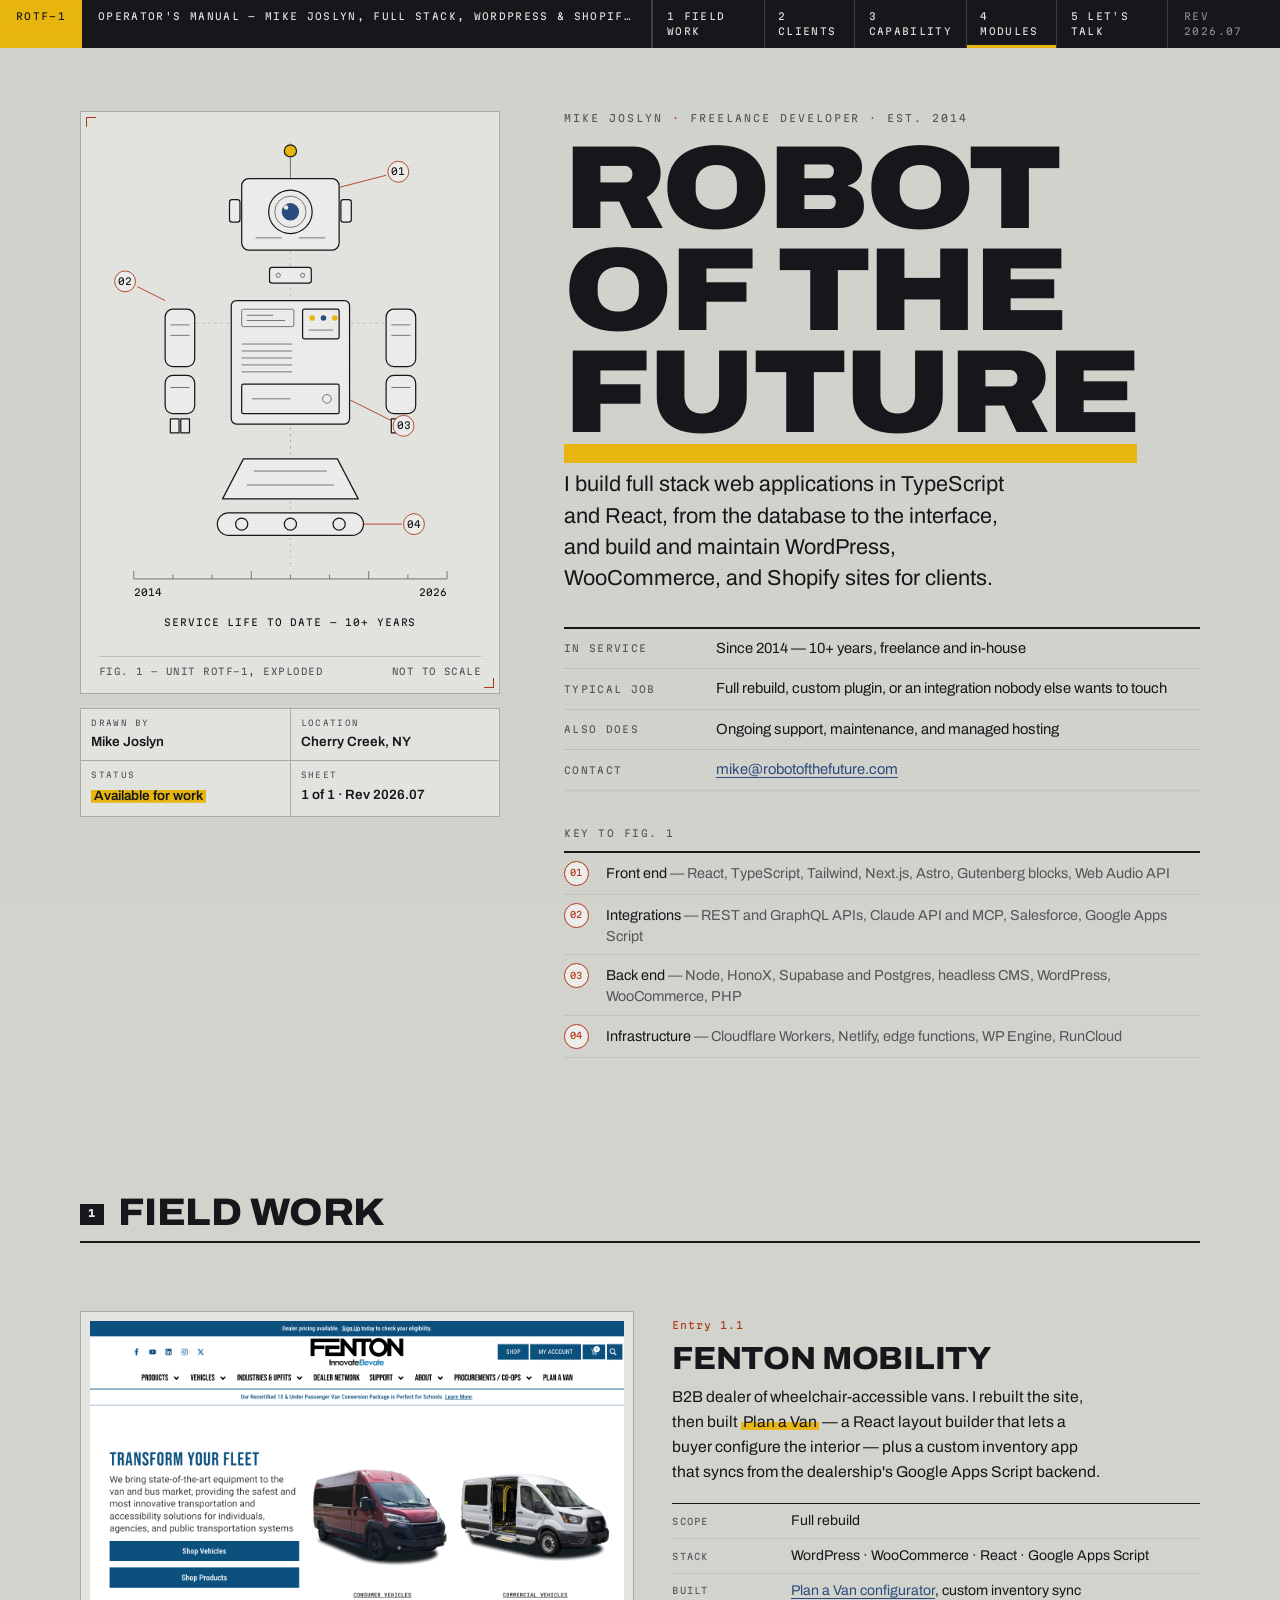
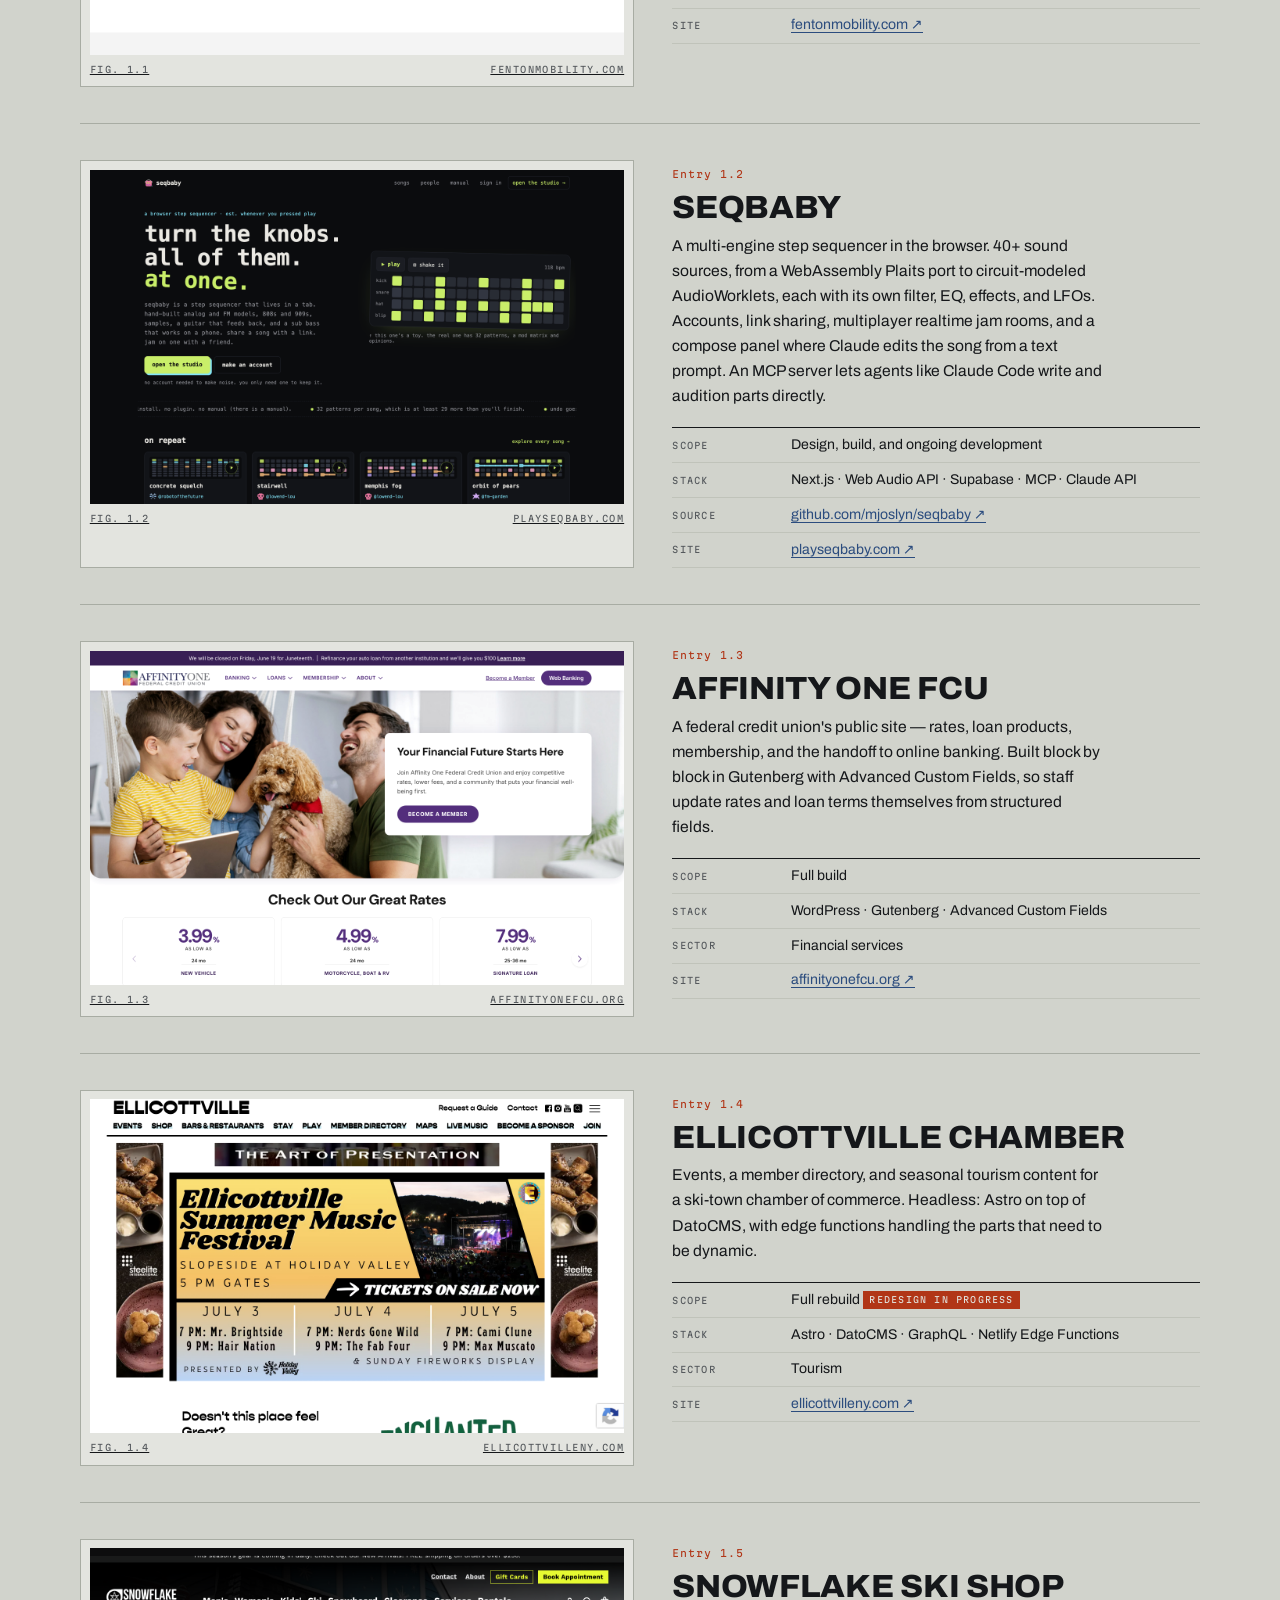
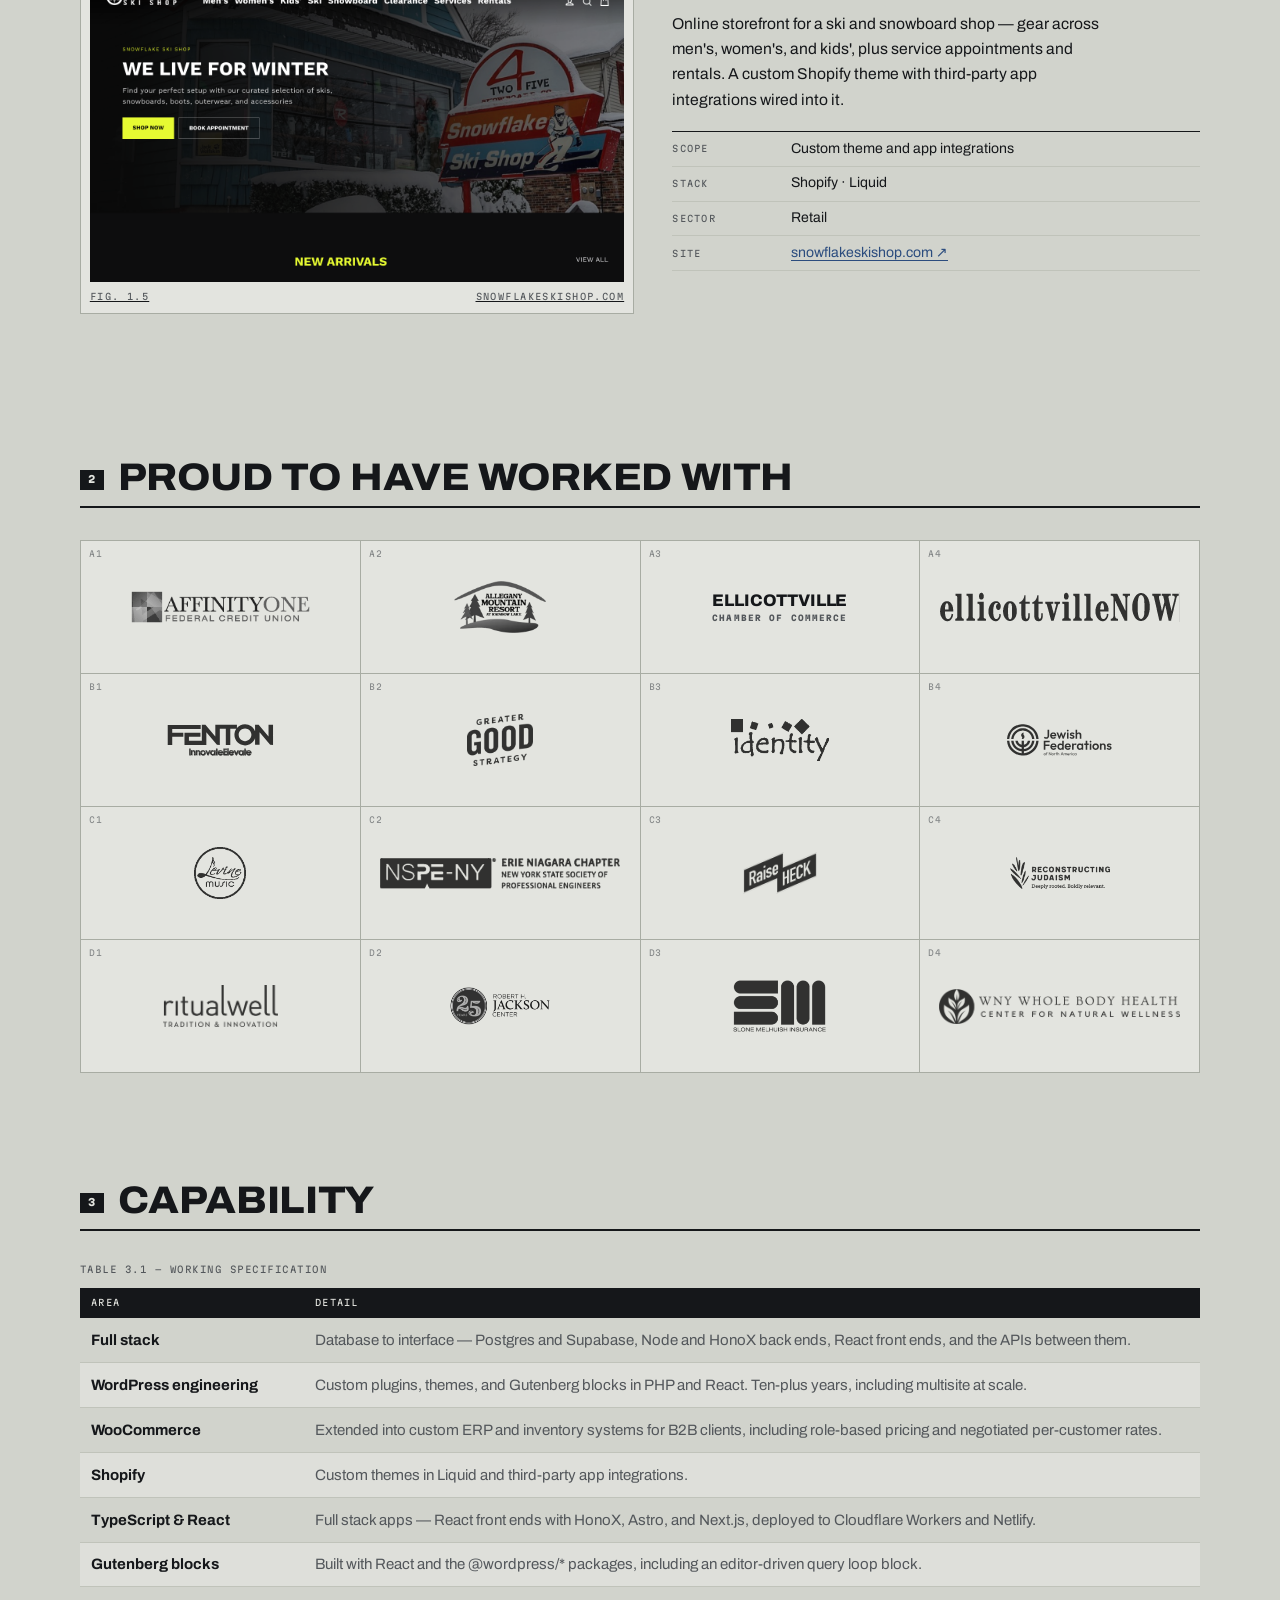
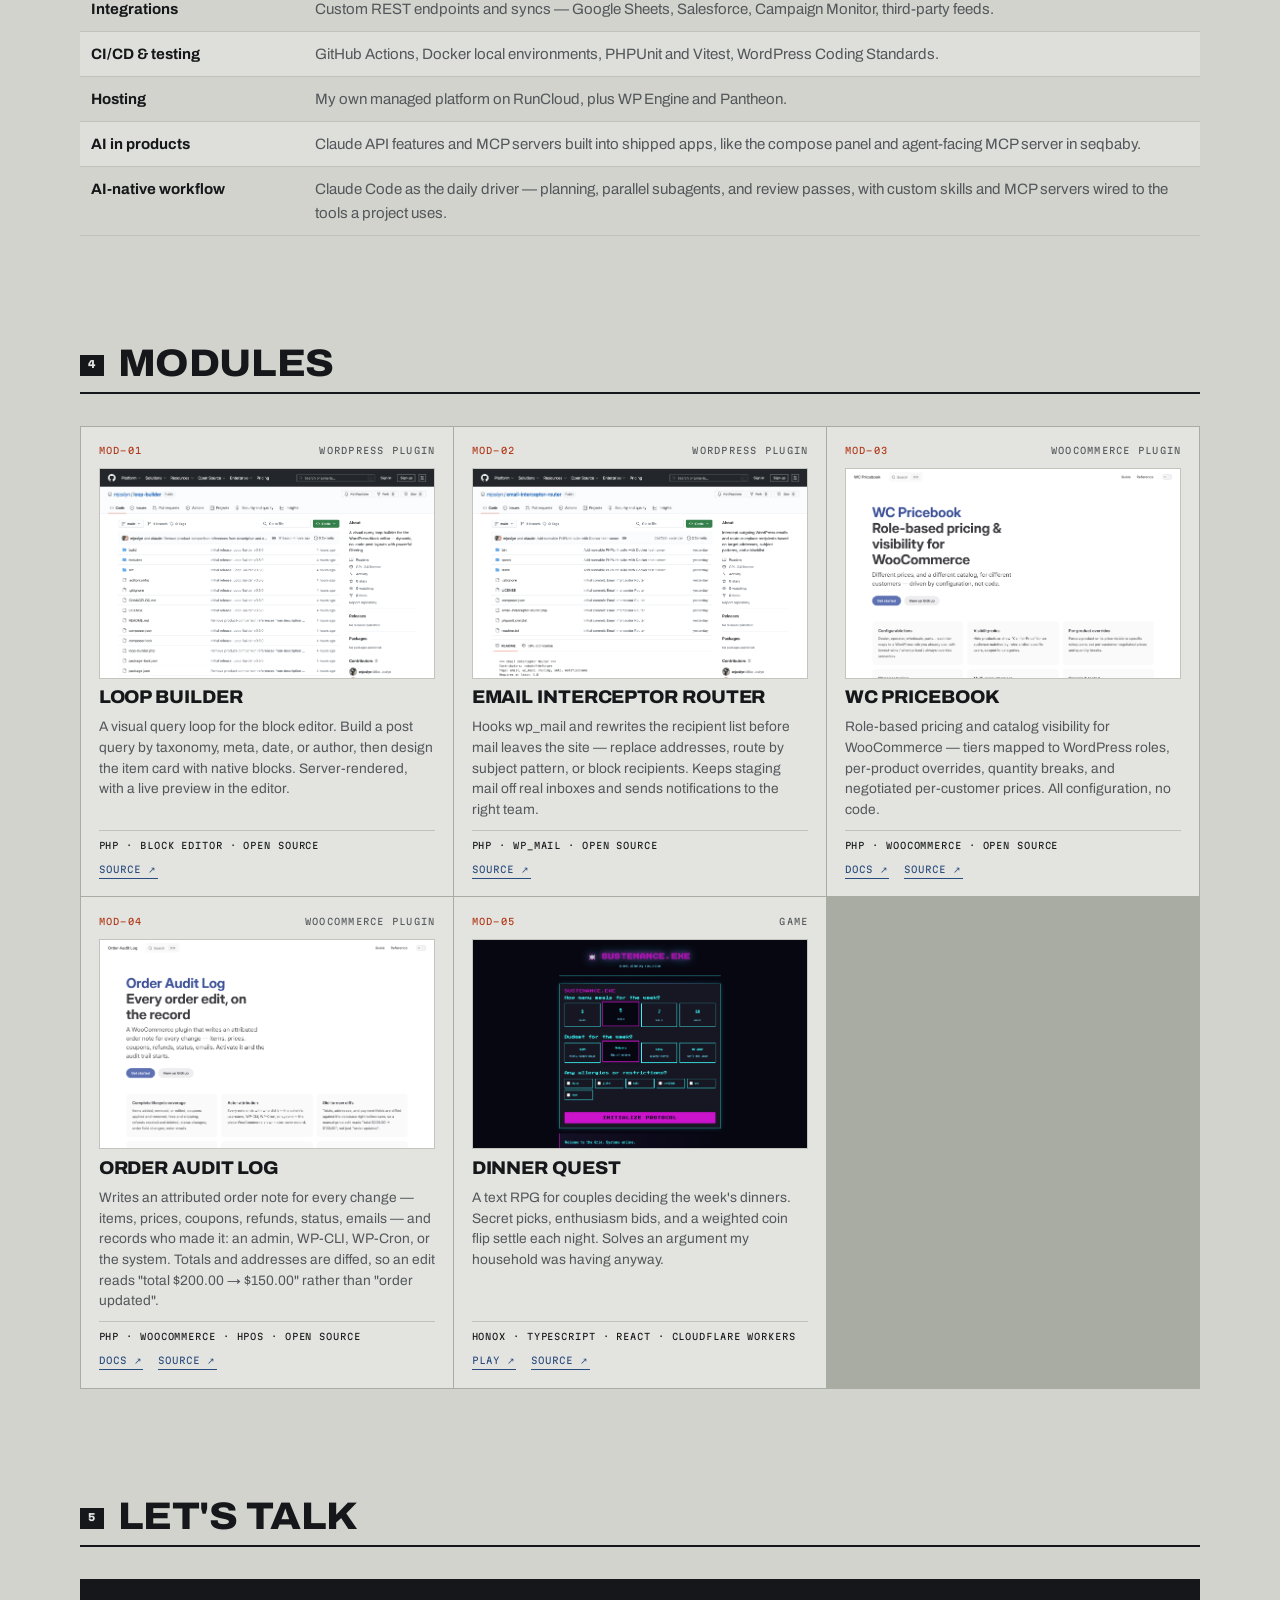
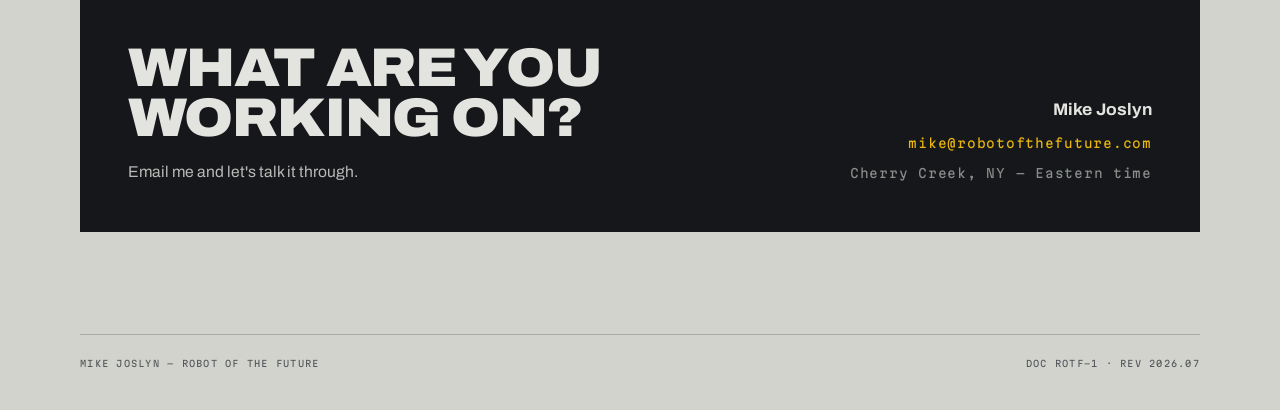
==== commit cff42215: "Replace Ellicottville Now with Snowflake Ski Shop, add Shopify and AI rows - Entry 1.5: Snowflake Sk" ====
--- a/index.html
+++ b/index.html
@@ -12,21 +12,21 @@
 <link rel="icon" type="image/png" sizes="32x32" href="/assets/img/favicon-32.png" />
 <link rel="icon" href="/assets/img/favicon.ico" sizes="any" />
 <link rel="apple-touch-icon" href="/assets/img/apple-touch-icon.png" />
-<meta name="description" content="Mike Joslyn — freelance full stack and WordPress developer. Selected recent work and contact." />
+<meta name="description" content="Mike Joslyn — freelance full stack, WordPress, and Shopify developer. Selected recent work and contact." />
 
 <!-- social share card -->
 <meta property="og:type" content="website" />
 <meta property="og:site_name" content="Robot of the Future" />
 <meta property="og:title" content="Robot of the Future — Mike Joslyn" />
-<meta property="og:description" content="Freelance full stack &amp; WordPress development — WooCommerce, TypeScript, and React. 10+ years." />
+<meta property="og:description" content="Freelance full stack &amp; WordPress development — WooCommerce, Shopify, TypeScript, and React. 10+ years." />
 <meta property="og:url" content="https://robotofthefuture.com/" />
 <meta property="og:image" content="https://robotofthefuture.com/assets/img/share-card.png" />
 <meta property="og:image:width" content="1200" />
 <meta property="og:image:height" content="630" />
-<meta property="og:image:alt" content="Mike Joslyn — Robot of the Future. Full stack and WordPress developer." />
+<meta property="og:image:alt" content="Mike Joslyn — Robot of the Future. Full stack, WordPress, and Shopify developer." />
 <meta name="twitter:card" content="summary_large_image" />
 <meta name="twitter:title" content="Robot of the Future — Mike Joslyn" />
-<meta name="twitter:description" content="Freelance full stack &amp; WordPress development — WooCommerce, TypeScript, and React. 10+ years." />
+<meta name="twitter:description" content="Freelance full stack &amp; WordPress development — WooCommerce, Shopify, TypeScript, and React. 10+ years." />
 <meta name="twitter:image" content="https://robotofthefuture.com/assets/img/share-card.png" />
 
 <link rel="preconnect" href="https://fonts.googleapis.com" />
@@ -38,12 +38,12 @@
 
 <div class="spine">
   <span class="spine__tag">ROTF-1</span>
-  <span class="spine__doc">Operator's manual — Mike Joslyn, full stack &amp; WordPress developer</span>
+  <span class="spine__doc">Operator's manual — Mike Joslyn, full stack, WordPress &amp; Shopify developer</span>
   <nav>
     <a href="#field">1 Field work</a>
-    <a href="#modules">2 Modules</a>
-    <a href="#base">3 Clients</a>
-    <a href="#caps">4 Capability</a>
+    <a href="#base">2 Clients</a>
+    <a href="#caps">3 Capability</a>
+    <a href="#modules">4 Modules</a>
     <a href="#service">5 Let's Talk</a>
   </nav>
   <span class="spine__rev">Rev 2026.07</span>
@@ -166,8 +166,8 @@
         <h1>Robot<br />of the<br /><span class="yell">Future</span></h1>
         <p class="hero__lede">
           I build full stack web applications in TypeScript and React, from the
-          database to the interface, and build and maintain WordPress and
-          WooCommerce sites for clients.
+          database to the interface, and build and maintain WordPress,
+          WooCommerce, and Shopify sites for clients.
         </p>
         <dl class="hero__specs">
           <div><dt>In service</dt><dd>Since 2014 — 10+ years, freelance and in-house</dd></div>
@@ -291,99 +291,33 @@
     </article>
 
     <article class="entry">
-      <a class="shot" href="https://www.ellicottvillenow.com/" target="_blank" rel="noopener">
-        <img src="assets/img/shots/ellicottvillenow.png" alt="Screenshot of the ellicottvillenow.com homepage" loading="lazy" />
+      <a class="shot" href="https://www.snowflakeskishop.com/" target="_blank" rel="noopener">
+        <img src="assets/img/shots/snowflake.png" alt="Screenshot of the snowflakeskishop.com homepage" loading="lazy" />
         <span class="shot__stamp">Open ↗</span>
-        <span class="shot__cap"><span>Fig. 1.5</span><span>ellicottvillenow.com</span></span>
+        <span class="shot__cap"><span>Fig. 1.5</span><span>snowflakeskishop.com</span></span>
       </a>
       <div>
         <span class="entry__no">Entry 1.5</span>
-        <h3>Ellicottville Now</h3>
+        <h3>Snowflake Ski Shop</h3>
         <p>
-          A hyperlocal news and events publication — community journalism alongside
-          an events calendar, classifieds, and print archives.
+          Online storefront for a ski and snowboard shop — gear across men's,
+          women's, and kids', plus service appointments and rentals. A custom
+          Shopify theme with third-party app integrations wired into it.
         </p>
         <dl class="spec">
-          <div><dt>Scope</dt><dd>Build and ongoing support</dd></div>
-          <div><dt>Stack</dt><dd>Squarespace</dd></div>
-          <div><dt>Sector</dt><dd>News and events</dd></div>
-          <div><dt>Site</dt><dd><a href="https://www.ellicottvillenow.com/" target="_blank" rel="noopener">ellicottvillenow.com ↗</a></dd></div>
+          <div><dt>Scope</dt><dd>Custom theme and app integrations</dd></div>
+          <div><dt>Stack</dt><dd>Shopify · Liquid</dd></div>
+          <div><dt>Sector</dt><dd>Retail</dd></div>
+          <div><dt>Site</dt><dd><a href="https://www.snowflakeskishop.com/" target="_blank" rel="noopener">snowflakeskishop.com ↗</a></dd></div>
         </dl>
       </div>
     </article>
   </section>
 
-  <!-- ── 2 modules ── -->
-  <section class="sec" id="modules">
-    <header class="sec-head">
-      <h2><span class="sec-head__no">2</span>Modules</h2>
-    </header>
-
-    <div class="modules">
-      <article class="mod">
-        <span class="mod__top"><b>MOD-01</b><span>WordPress plugin</span></span>
-        <img src="assets/img/shots/loop-builder.png" alt="Screenshot of the Loop Builder repository" loading="lazy" />
-        <h3>Loop Builder</h3>
-        <p>A visual query loop for the block editor. Build a post query by taxonomy, meta, date, or author, then design the item card with native blocks. Server-rendered, with a live preview in the editor.</p>
-        <span class="mod__stack">PHP · Block editor · Open source</span>
-        <span class="mod__links">
-          <a href="https://github.com/mjoslyn/loop-builder" target="_blank" rel="noopener">Source ↗</a>
-        </span>
-      </article>
-
-      <article class="mod">
-        <span class="mod__top"><b>MOD-02</b><span>WordPress plugin</span></span>
-        <img src="assets/img/shots/email-interceptor-router.png" alt="Screenshot of the Email Interceptor Router repository" loading="lazy" />
-        <h3>Email Interceptor Router</h3>
-        <p>Hooks wp_mail and rewrites the recipient list before mail leaves the site — replace addresses, route by subject pattern, or block recipients. Keeps staging mail off real inboxes and sends notifications to the right team.</p>
-        <span class="mod__stack">PHP · wp_mail · Open source</span>
-        <span class="mod__links">
-          <a href="https://github.com/mjoslyn/email-interceptor-router" target="_blank" rel="noopener">Source ↗</a>
-        </span>
-      </article>
-
-      <article class="mod">
-        <span class="mod__top"><b>MOD-03</b><span>WooCommerce plugin</span></span>
-        <img src="assets/img/shots/wc-pricebook.png" alt="Screenshot of the WC Pricebook documentation site" loading="lazy" />
-        <h3>WC Pricebook</h3>
-        <p>Role-based pricing and catalog visibility for WooCommerce — tiers mapped to WordPress roles, per-product overrides, quantity breaks, and negotiated per-customer prices. All configuration, no code.</p>
-        <span class="mod__stack">PHP · WooCommerce · Open source</span>
-        <span class="mod__links">
-          <a href="https://mjoslyn.github.io/wc-pricebook/" target="_blank" rel="noopener">Docs ↗</a>
-          <a href="https://github.com/mjoslyn/wc-pricebook" target="_blank" rel="noopener">Source ↗</a>
-        </span>
-      </article>
-
-      <article class="mod">
-        <span class="mod__top"><b>MOD-04</b><span>WooCommerce plugin</span></span>
-        <img src="assets/img/shots/order-audit-log.png" alt="Screenshot of the Order Audit Log for WooCommerce documentation site" loading="lazy" />
-        <h3>Order Audit Log</h3>
-        <p>Writes an attributed order note for every change — items, prices, coupons, refunds, status, emails — and records who made it: an admin, WP-CLI, WP-Cron, or the system. Totals and addresses are diffed, so an edit reads "total $200.00 → $150.00" rather than "order updated".</p>
-        <span class="mod__stack">PHP · WooCommerce · HPOS · Open source</span>
-        <span class="mod__links">
-          <a href="https://mjoslyn.github.io/order-audit-log-for-woocommerce/" target="_blank" rel="noopener">Docs ↗</a>
-          <a href="https://github.com/mjoslyn/order-audit-log-for-woocommerce" target="_blank" rel="noopener">Source ↗</a>
-        </span>
-      </article>
-
-      <article class="mod">
-        <span class="mod__top"><b>MOD-05</b><span>Game</span></span>
-        <img src="assets/img/shots/dinnerquest.png" alt="Screenshot of the Dinner Quest meal-planning game" loading="lazy" />
-        <h3>Dinner Quest</h3>
-        <p>A text RPG for couples deciding the week's dinners. Secret picks, enthusiasm bids, and a weighted coin flip settle each night. Solves an argument my household was having anyway.</p>
-        <span class="mod__stack">HonoX · TypeScript · React · Cloudflare Workers</span>
-        <span class="mod__links">
-          <a href="https://dinnerquest.robotofthefuture.com/" target="_blank" rel="noopener">Play ↗</a>
-          <a href="https://github.com/mjoslyn/dinnerquest" target="_blank" rel="noopener">Source ↗</a>
-        </span>
-      </article>
-    </div>
-  </section>
-
-  <!-- ── 3 clients ── -->
+  <!-- ── 2 clients ── -->
   <section class="sec" id="base">
     <header class="sec-head">
-      <h2><span class="sec-head__no">3</span>Proud to have worked with</h2>
+      <h2><span class="sec-head__no">2</span>Proud to have worked with</h2>
     </header>
     <div class="bin">
       <div class="bin__cell" data-id="A1"><img class="duo" src="assets/img/logos/affinityone.png" alt="Affinity One Federal Credit Union" /></div>
@@ -405,25 +339,95 @@
     </div>
   </section>
 
-  <!-- ── 4 capability ── -->
+  <!-- ── 3 capability ── -->
   <section class="sec" id="caps">
     <header class="sec-head">
-      <h2><span class="sec-head__no">4</span>Capability</h2>
+      <h2><span class="sec-head__no">3</span>Capability</h2>
     </header>
     <table class="caps">
-      <caption>Table 4.1 — Working specification</caption>
+      <caption>Table 3.1 — Working specification</caption>
       <thead><tr><th scope="col">Area</th><th scope="col">Detail</th></tr></thead>
       <tbody>
+        <tr><td>Full stack</td><td>Database to interface — Postgres and Supabase, Node and HonoX back ends, React front ends, and the APIs between them.</td></tr>
         <tr><td>WordPress engineering</td><td>Custom plugins, themes, and Gutenberg blocks in PHP and React. Ten-plus years, including multisite at scale.</td></tr>
         <tr><td>WooCommerce</td><td>Extended into custom ERP and inventory systems for B2B clients, including role-based pricing and negotiated per-customer rates.</td></tr>
+        <tr><td>Shopify</td><td>Custom themes in Liquid and third-party app integrations.</td></tr>
         <tr><td>TypeScript &amp; React</td><td>Full stack apps — React front ends with HonoX, Astro, and Next.js, deployed to Cloudflare Workers and Netlify.</td></tr>
         <tr><td>Gutenberg blocks</td><td>Built with React and the @wordpress/* packages, including an editor-driven query loop block.</td></tr>
         <tr><td>Integrations</td><td>Custom REST endpoints and syncs — Google Sheets, Salesforce, Campaign Monitor, third-party feeds.</td></tr>
         <tr><td>CI/CD &amp; testing</td><td>GitHub Actions, Docker local environments, PHPUnit and Vitest, WordPress Coding Standards.</td></tr>
         <tr><td>Hosting</td><td>My own managed platform on RunCloud, plus WP Engine and Pantheon.</td></tr>
-        <tr><td>AI-assisted work</td><td>Plan-mode workflows with Claude CLI for scaffolding, test drafting, and architecture review.</td></tr>
+        <tr><td>AI in products</td><td>Claude API features and MCP servers built into shipped apps, like the compose panel and agent-facing MCP server in seqbaby.</td></tr>
+        <tr><td>AI-native workflow</td><td>Claude Code as the daily driver — planning, parallel subagents, and review passes, with custom skills and MCP servers wired to the tools a project uses.</td></tr>
       </tbody>
     </table>
+  </section>
+
+  <!-- ── 4 modules ── -->
+  <section class="sec" id="modules">
+    <header class="sec-head">
+      <h2><span class="sec-head__no">4</span>Modules</h2>
+    </header>
+
+    <div class="modules">
+      <article class="mod">
+        <span class="mod__top"><b>MOD-01</b><span>WordPress plugin</span></span>
+        <img src="assets/img/shots/loop-builder.png" alt="Screenshot of the Loop Builder repository" loading="lazy" />
+        <h3>Loop Builder</h3>
+        <p>A visual query loop for the block editor. Build a post query by taxonomy, meta, date, or author, then design the item card with native blocks. Server-rendered, with a live preview in the editor.</p>
+        <span class="mod__stack">PHP · Block editor · Open source</span>
+        <span class="mod__links">
+          <a href="https://github.com/mjoslyn/loop-builder" target="_blank" rel="noopener">Source ↗</a>
+        </span>
+      </article>
+
+      <article class="mod">
+        <span class="mod__top"><b>MOD-02</b><span>WordPress plugin</span></span>
+        <img src="assets/img/shots/email-interceptor-router.png" alt="Screenshot of the Email Interceptor Router repository" loading="lazy" />
+        <h3>Email Interceptor Router</h3>
+        <p>Hooks wp_mail and rewrites the recipient list before mail leaves the site — replace addresses, route by subject pattern, or block recipients. Keeps staging mail off real inboxes and sends notifications to the right team.</p>
+        <span class="mod__stack">PHP · wp_mail · Open source</span>
+        <span class="mod__links">
+          <a href="https://github.com/mjoslyn/email-interceptor-router" target="_blank" rel="noopener">Source ↗</a>
+        </span>
+      </article>
+
+      <article class="mod">
+        <span class="mod__top"><b>MOD-03</b><span>WooCommerce plugin</span></span>
+        <img src="assets/img/shots/wc-pricebook.png" alt="Screenshot of the WC Pricebook documentation site" loading="lazy" />
+        <h3>WC Pricebook</h3>
+        <p>Role-based pricing and catalog visibility for WooCommerce — tiers mapped to WordPress roles, per-product overrides, quantity breaks, and negotiated per-customer prices. All configuration, no code.</p>
+        <span class="mod__stack">PHP · WooCommerce · Open source</span>
+        <span class="mod__links">
+          <a href="https://mjoslyn.github.io/wc-pricebook/" target="_blank" rel="noopener">Docs ↗</a>
+          <a href="https://github.com/mjoslyn/wc-pricebook" target="_blank" rel="noopener">Source ↗</a>
+        </span>
+      </article>
+
+      <article class="mod">
+        <span class="mod__top"><b>MOD-04</b><span>WooCommerce plugin</span></span>
+        <img src="assets/img/shots/order-audit-log.png" alt="Screenshot of the Order Audit Log for WooCommerce documentation site" loading="lazy" />
+        <h3>Order Audit Log</h3>
+        <p>Writes an attributed order note for every change — items, prices, coupons, refunds, status, emails — and records who made it: an admin, WP-CLI, WP-Cron, or the system. Totals and addresses are diffed, so an edit reads "total $200.00 → $150.00" rather than "order updated".</p>
+        <span class="mod__stack">PHP · WooCommerce · HPOS · Open source</span>
+        <span class="mod__links">
+          <a href="https://mjoslyn.github.io/order-audit-log-for-woocommerce/" target="_blank" rel="noopener">Docs ↗</a>
+          <a href="https://github.com/mjoslyn/order-audit-log-for-woocommerce" target="_blank" rel="noopener">Source ↗</a>
+        </span>
+      </article>
+
+      <article class="mod">
+        <span class="mod__top"><b>MOD-05</b><span>Game</span></span>
+        <img src="assets/img/shots/dinnerquest.png" alt="Screenshot of the Dinner Quest meal-planning game" loading="lazy" />
+        <h3>Dinner Quest</h3>
+        <p>A text RPG for couples deciding the week's dinners. Secret picks, enthusiasm bids, and a weighted coin flip settle each night. Solves an argument my household was having anyway.</p>
+        <span class="mod__stack">HonoX · TypeScript · React · Cloudflare Workers</span>
+        <span class="mod__links">
+          <a href="https://dinnerquest.robotofthefuture.com/" target="_blank" rel="noopener">Play ↗</a>
+          <a href="https://github.com/mjoslyn/dinnerquest" target="_blank" rel="noopener">Source ↗</a>
+        </span>
+      </article>
+    </div>
   </section>
 
   <!-- ── 5 service ── -->
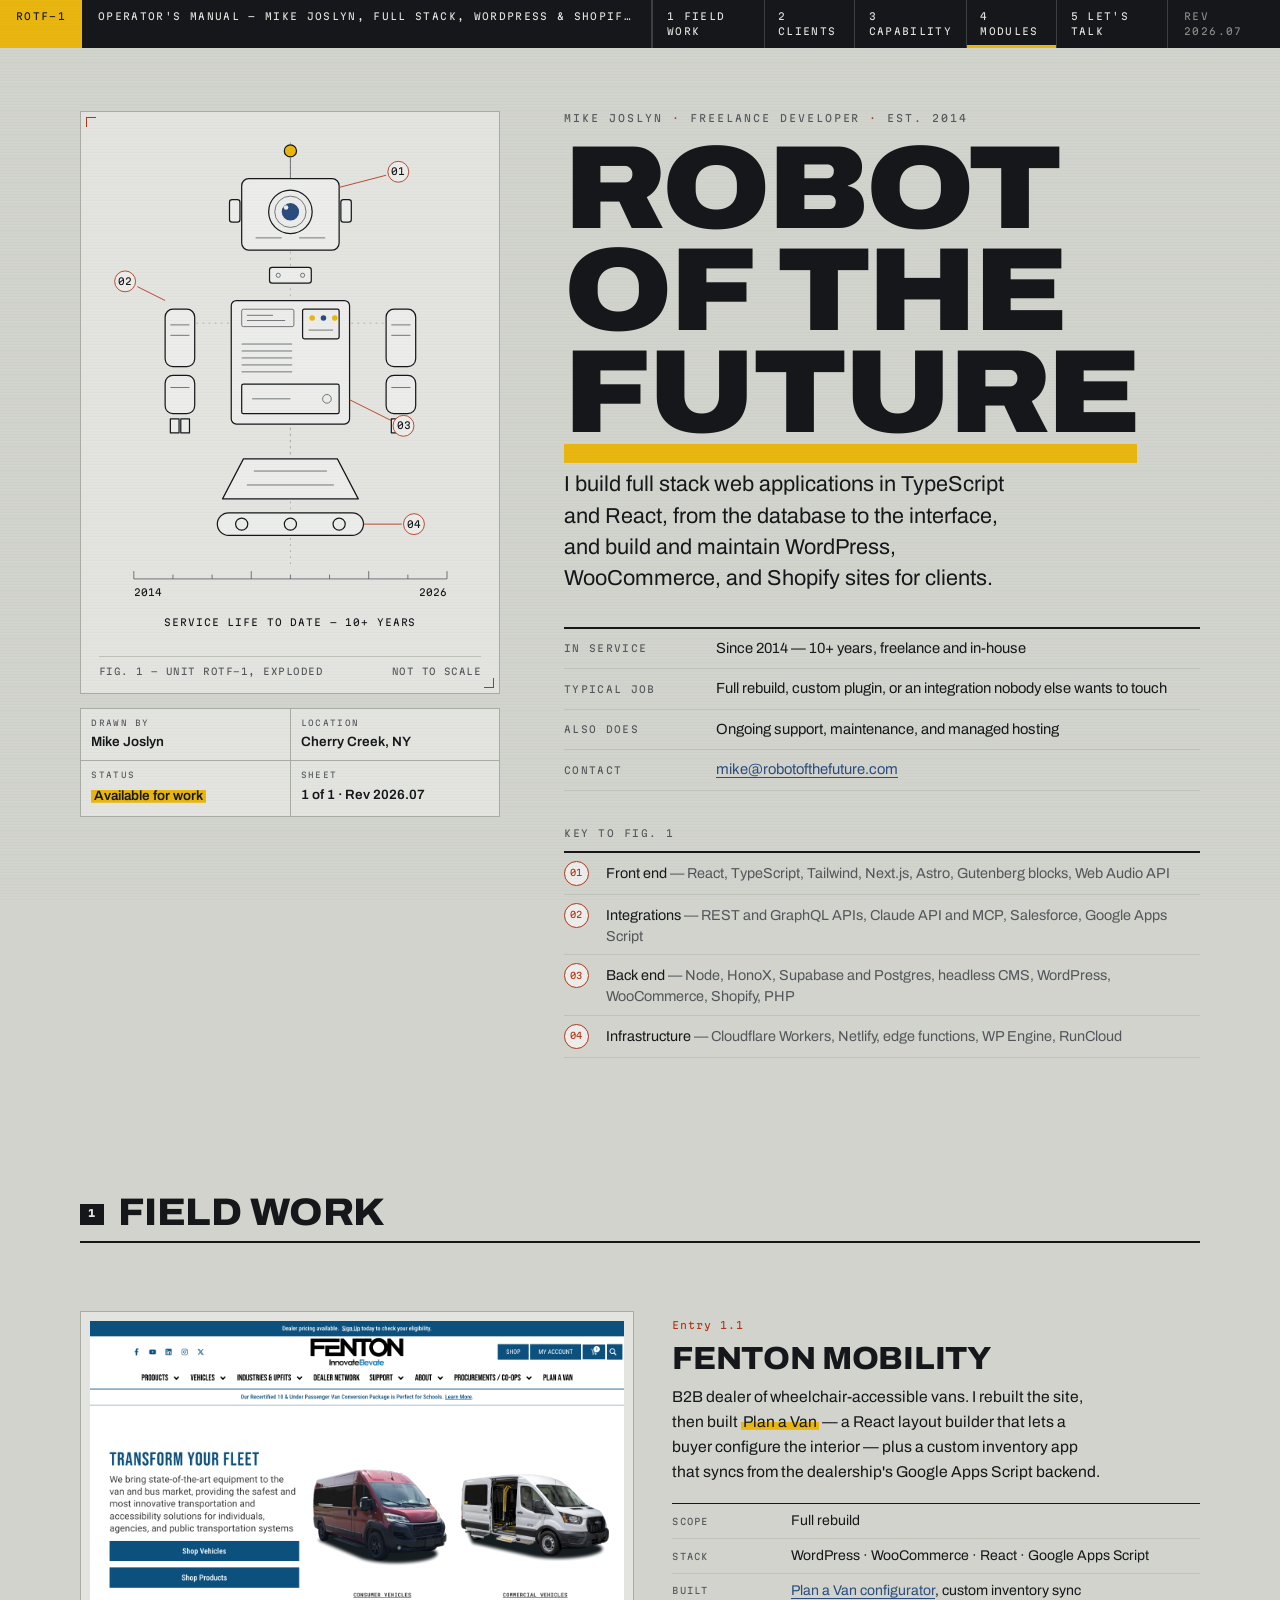
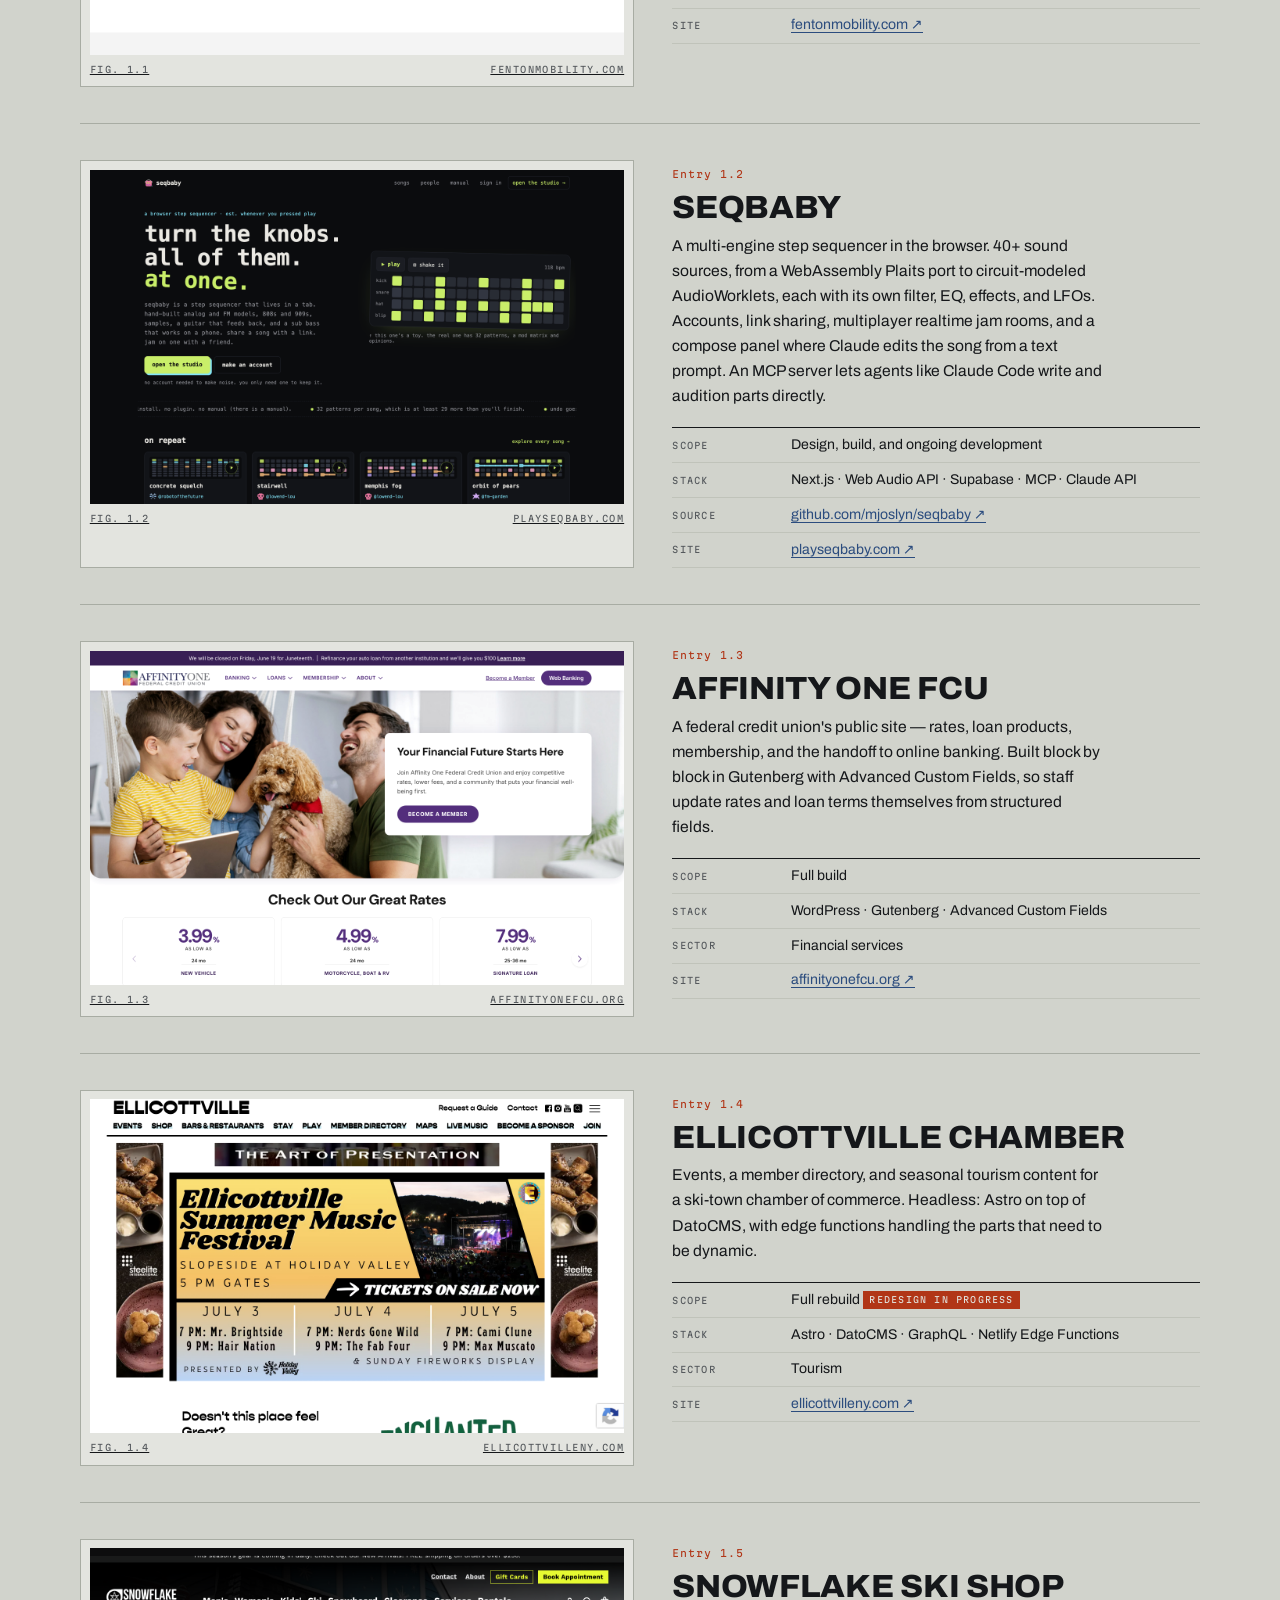
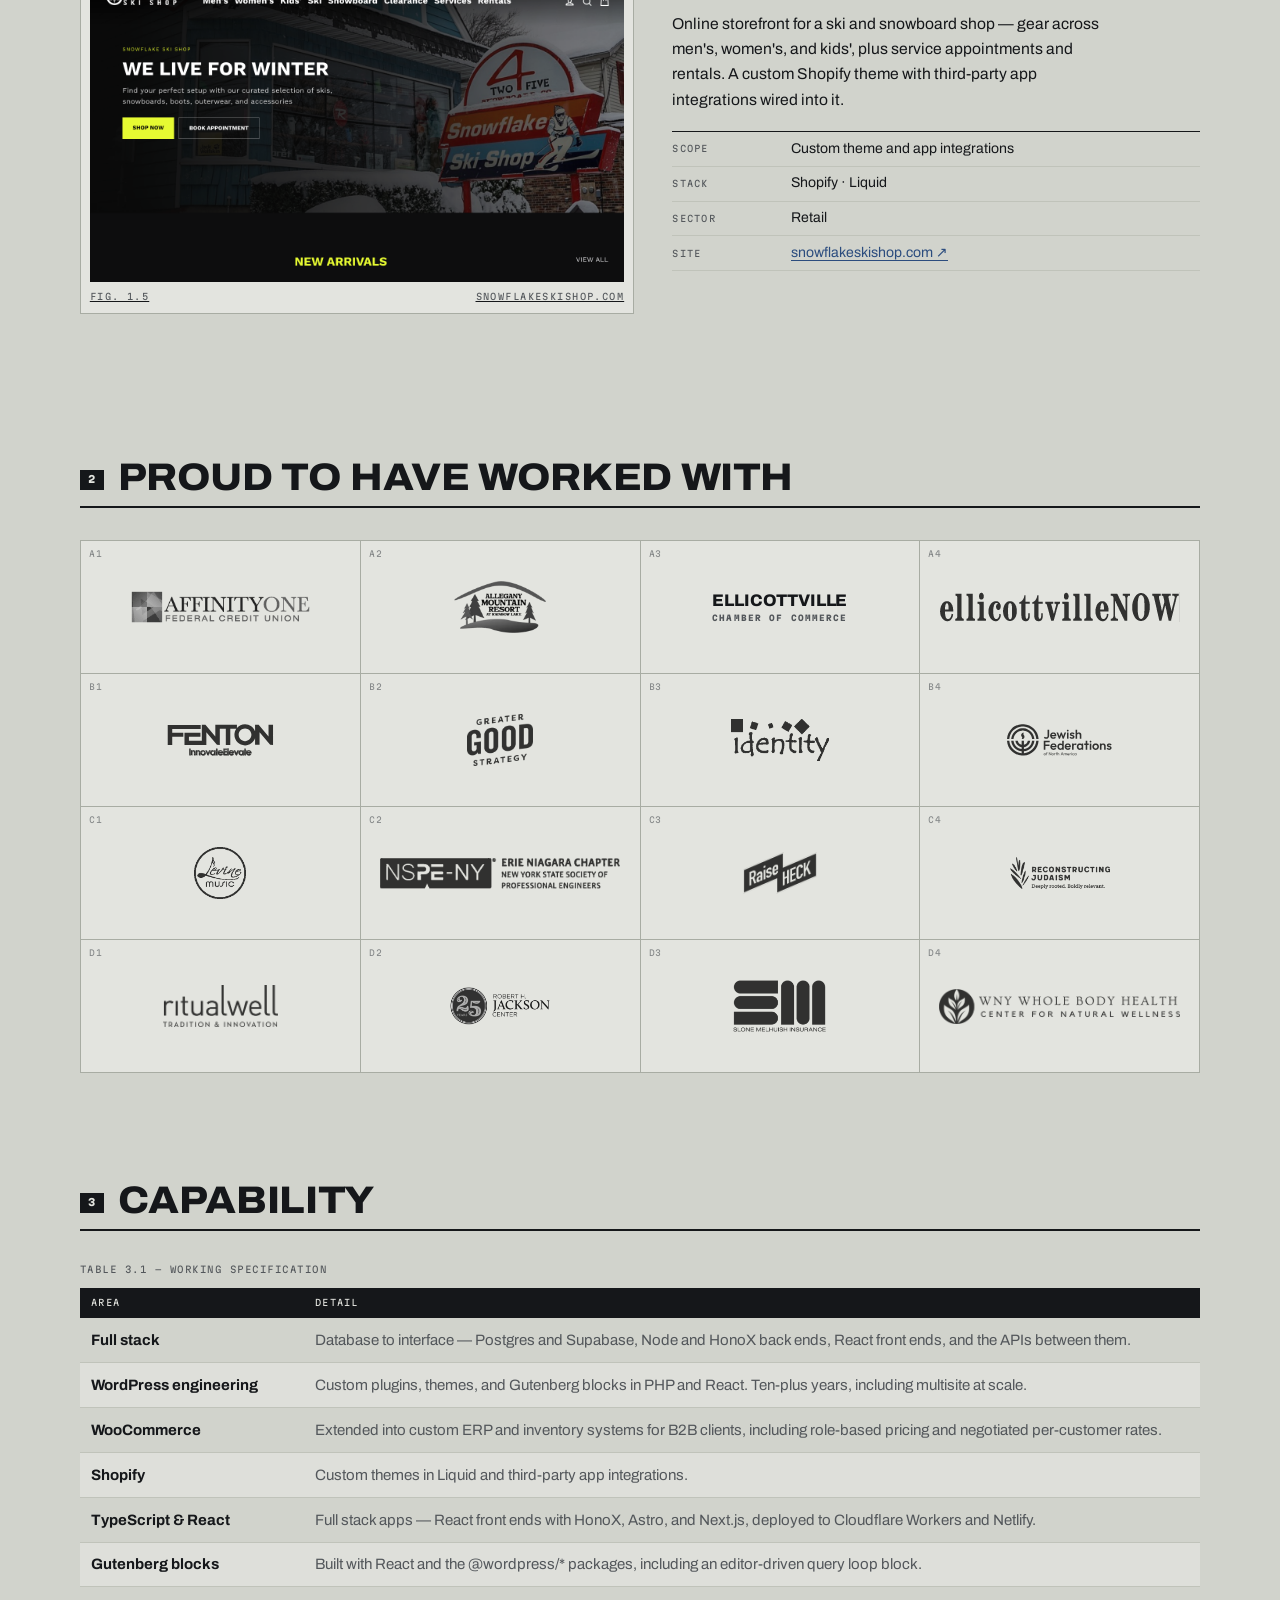
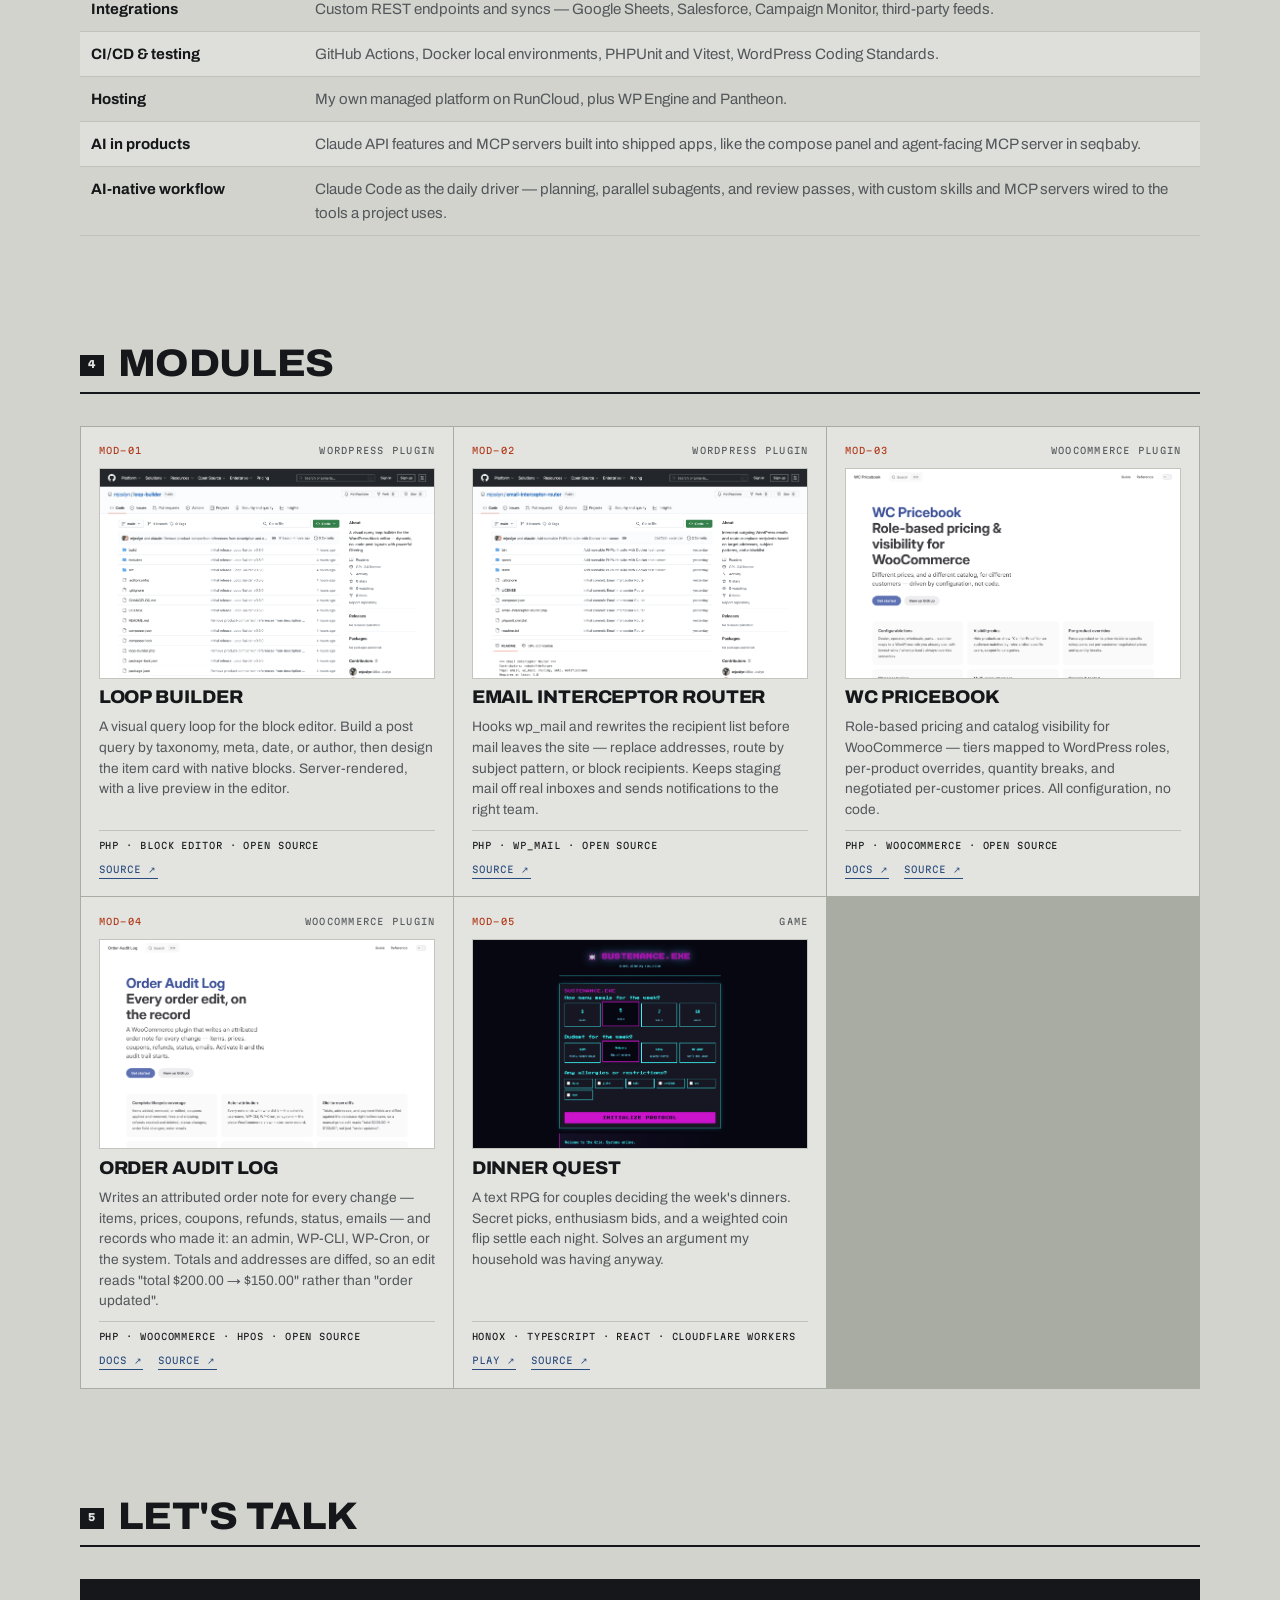
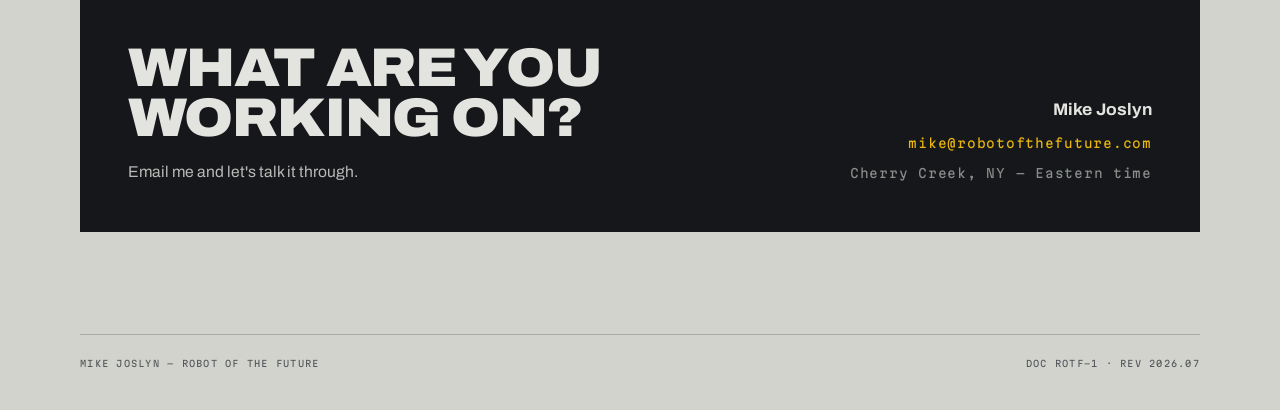
==== commit daddd504: "Add Shopify to Key to Fig. 1 back end Co-Authored-By: Claude Opus 5.5 <noreply@anthropic.com>" ====
--- a/index.html
+++ b/index.html
@@ -180,7 +180,7 @@
         <ol class="legend">
           <li><b>01</b><span>Front end <em>— React, TypeScript, Tailwind, Next.js, Astro, Gutenberg blocks, Web Audio API</em></span></li>
           <li><b>02</b><span>Integrations <em>— REST and GraphQL APIs, Claude API and MCP, Salesforce, Google Apps Script</em></span></li>
-          <li><b>03</b><span>Back end <em>— Node, HonoX, Supabase and Postgres, headless CMS, WordPress, WooCommerce, PHP</em></span></li>
+          <li><b>03</b><span>Back end <em>— Node, HonoX, Supabase and Postgres, headless CMS, WordPress, WooCommerce, Shopify, PHP</em></span></li>
           <li><b>04</b><span>Infrastructure <em>— Cloudflare Workers, Netlify, edge functions, WP Engine, RunCloud</em></span></li>
         </ol>
       </div>
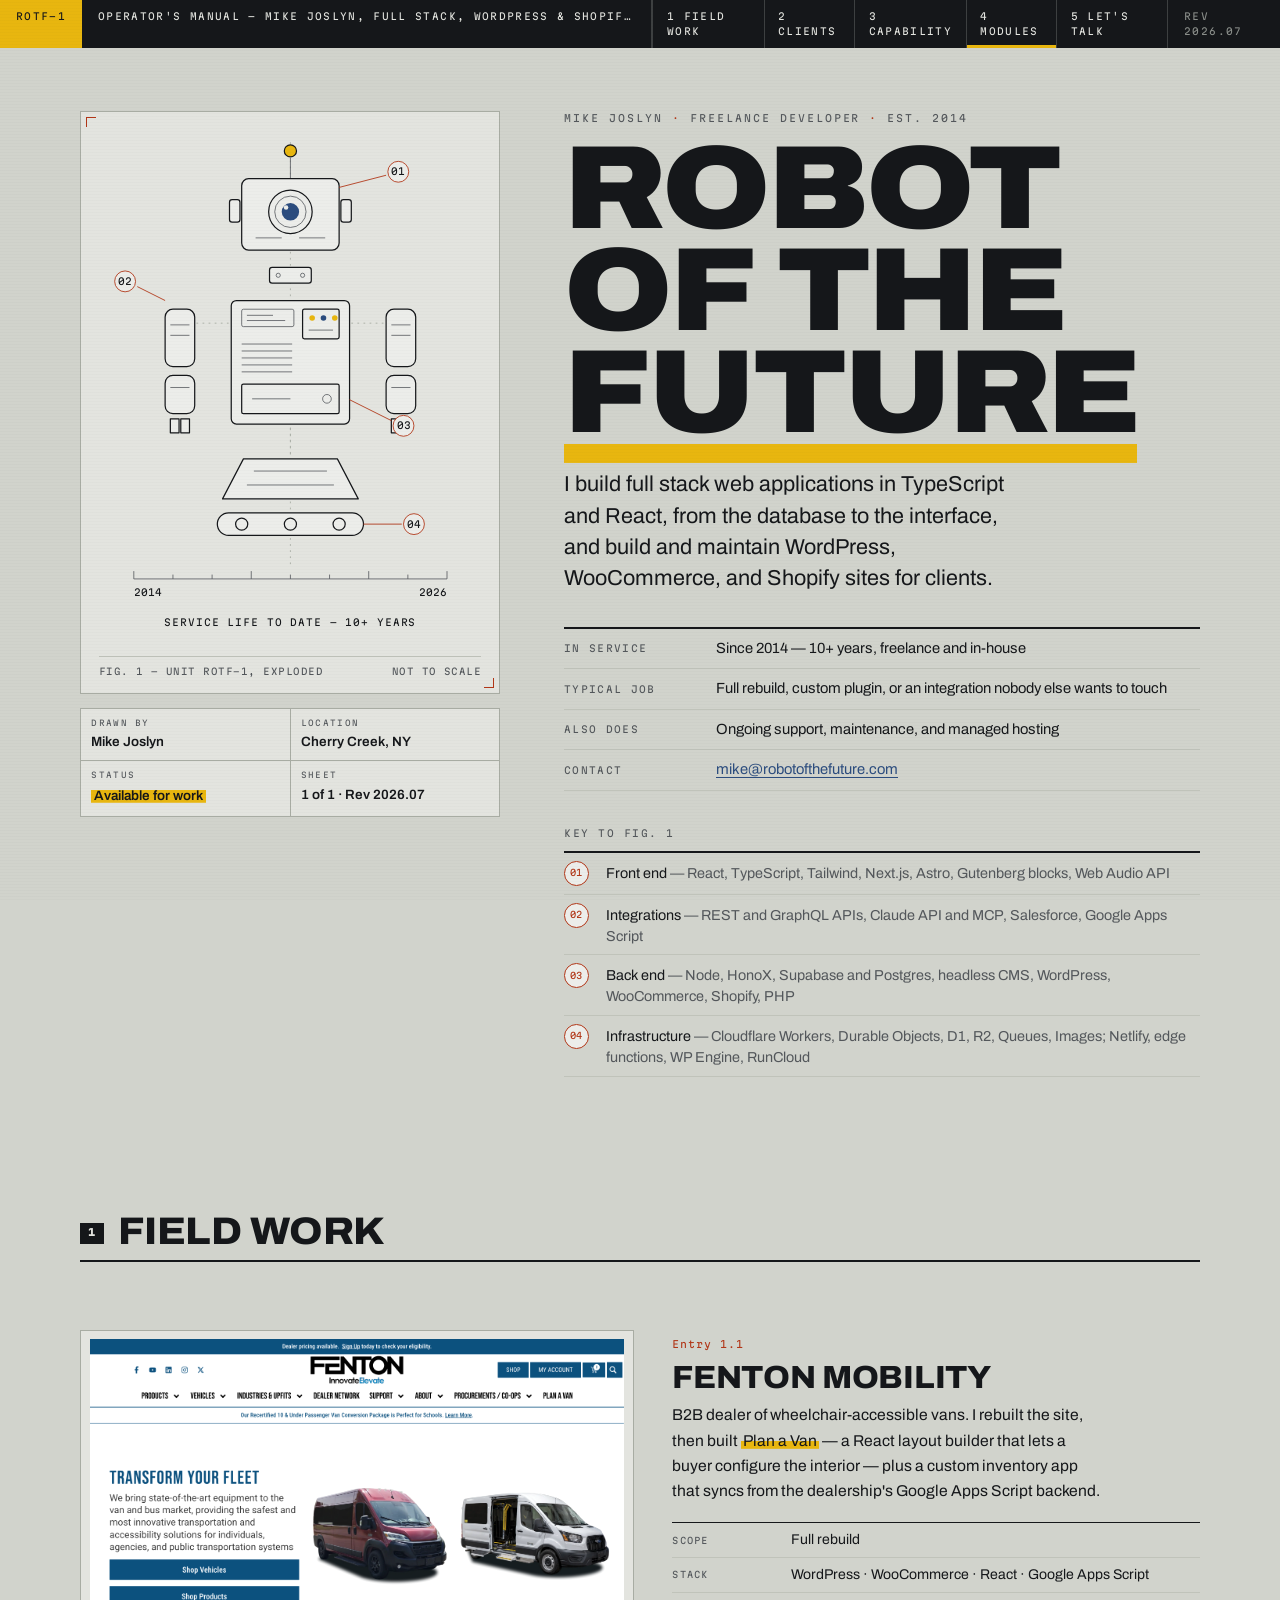
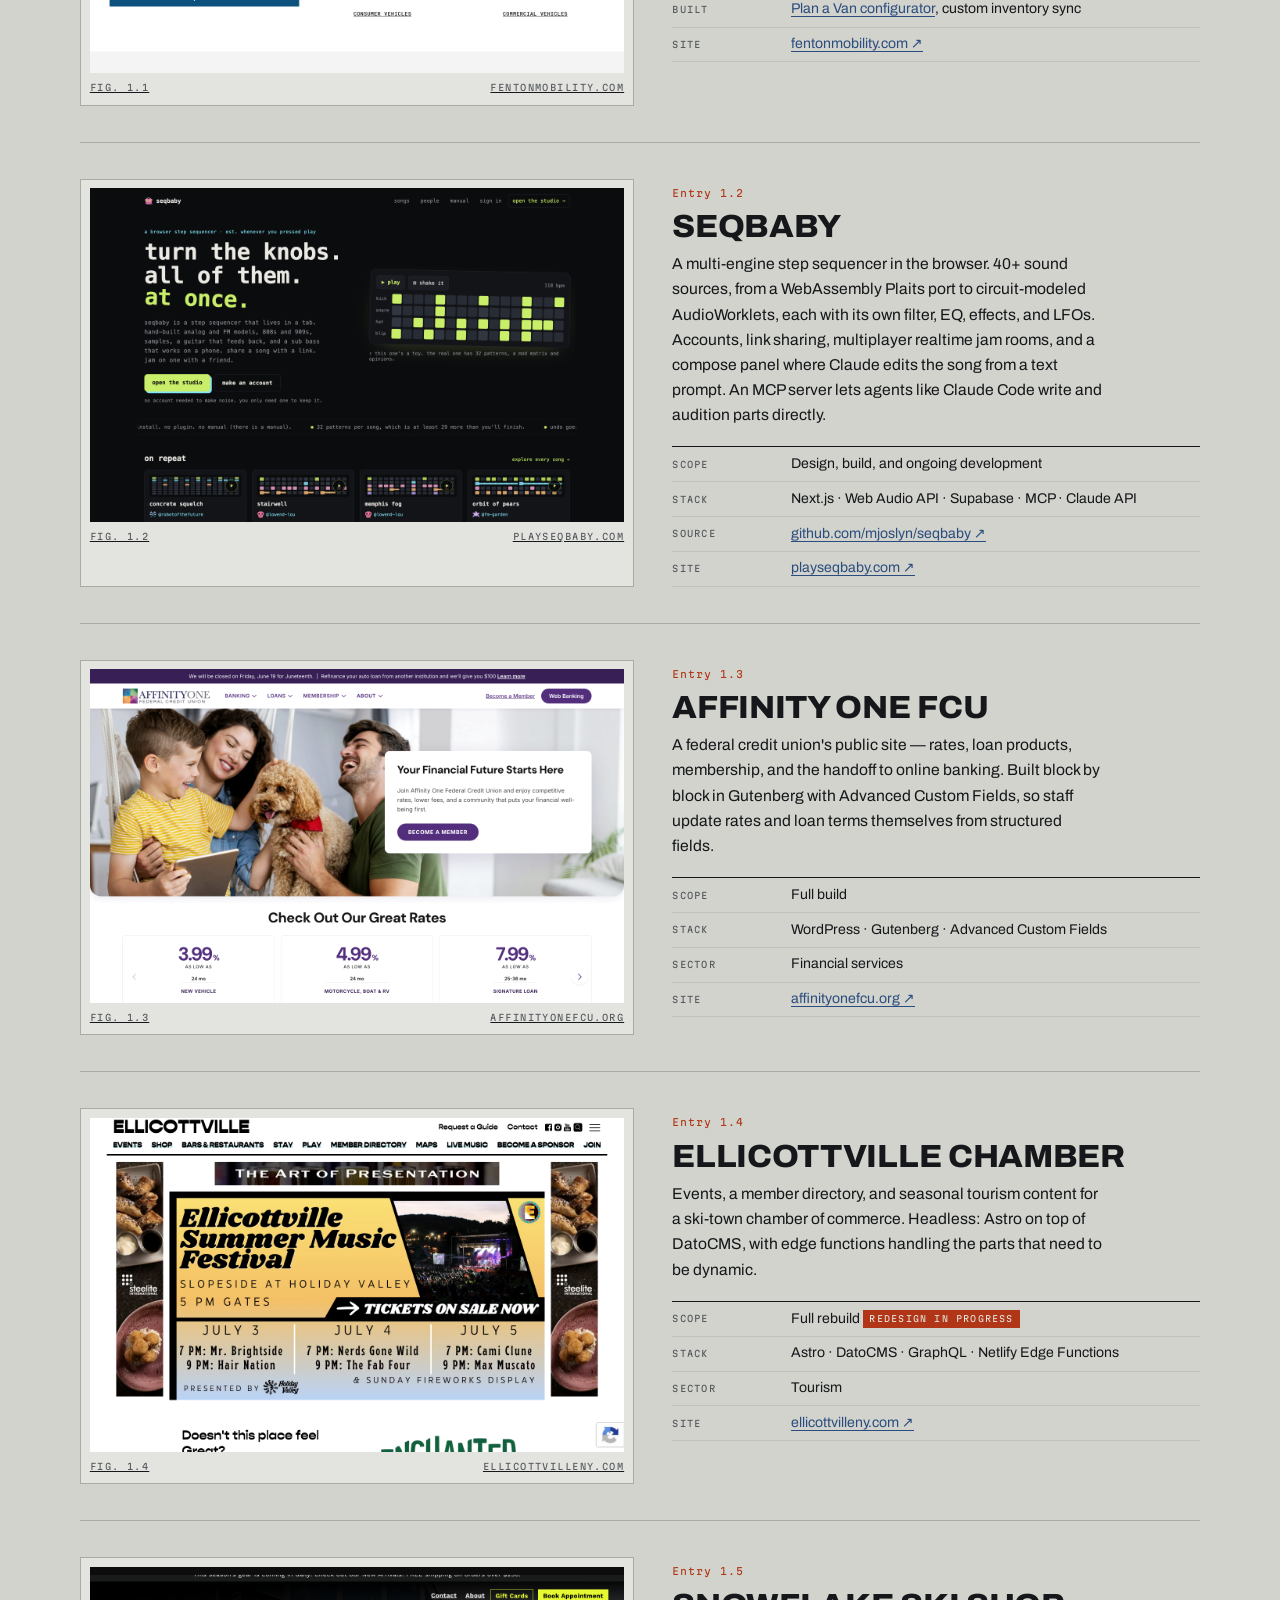
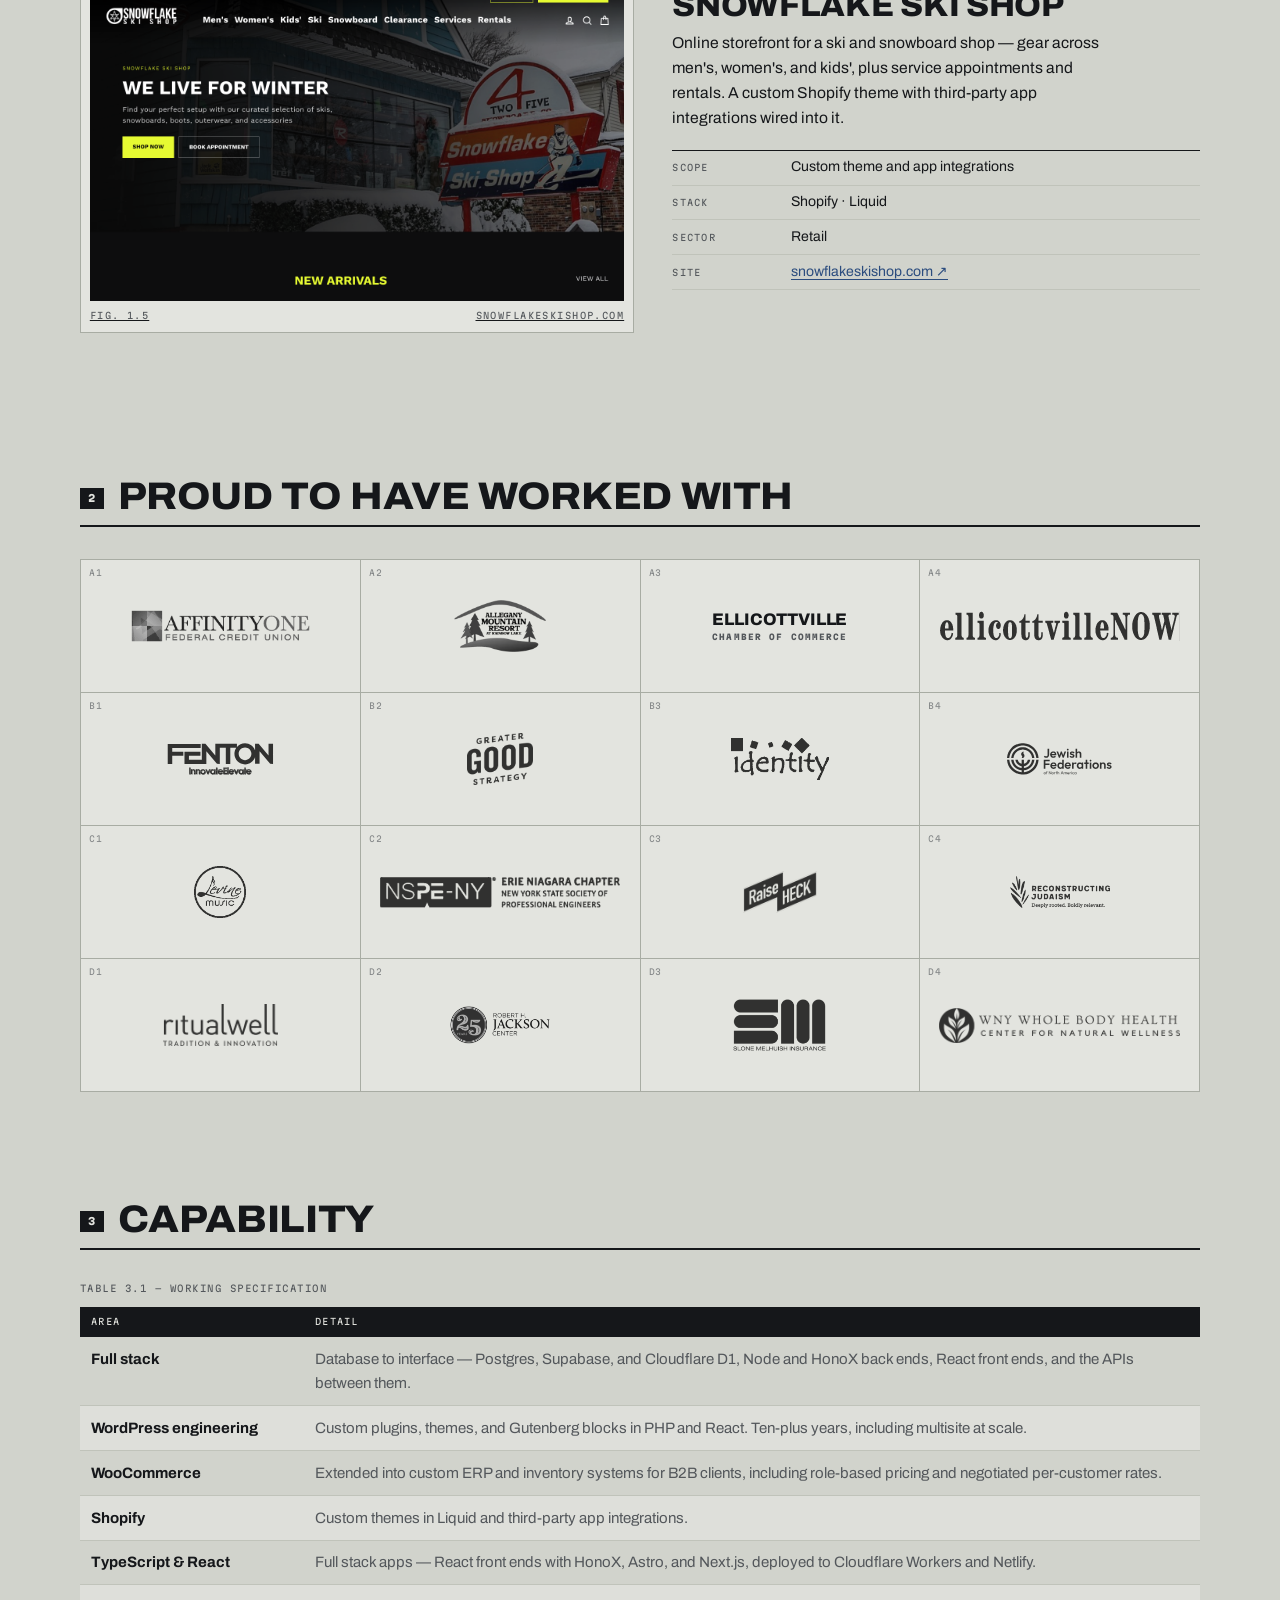
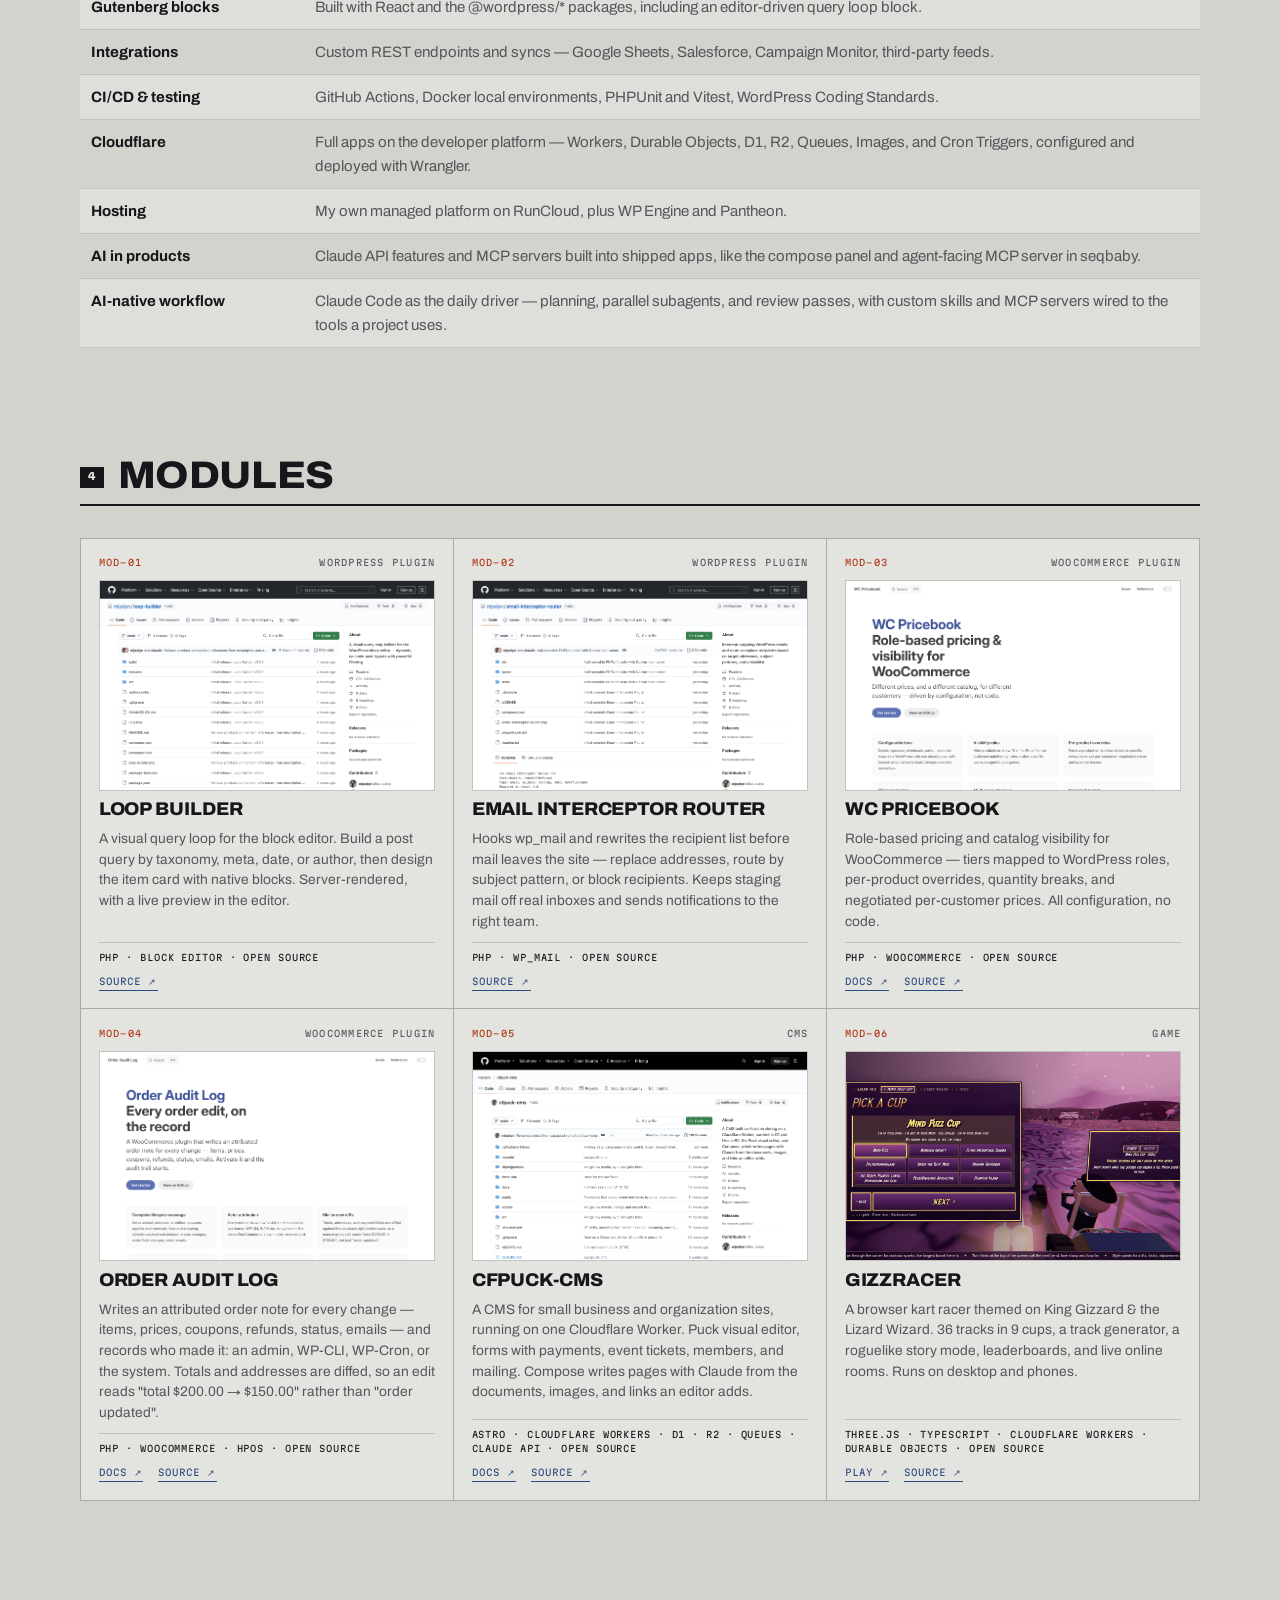
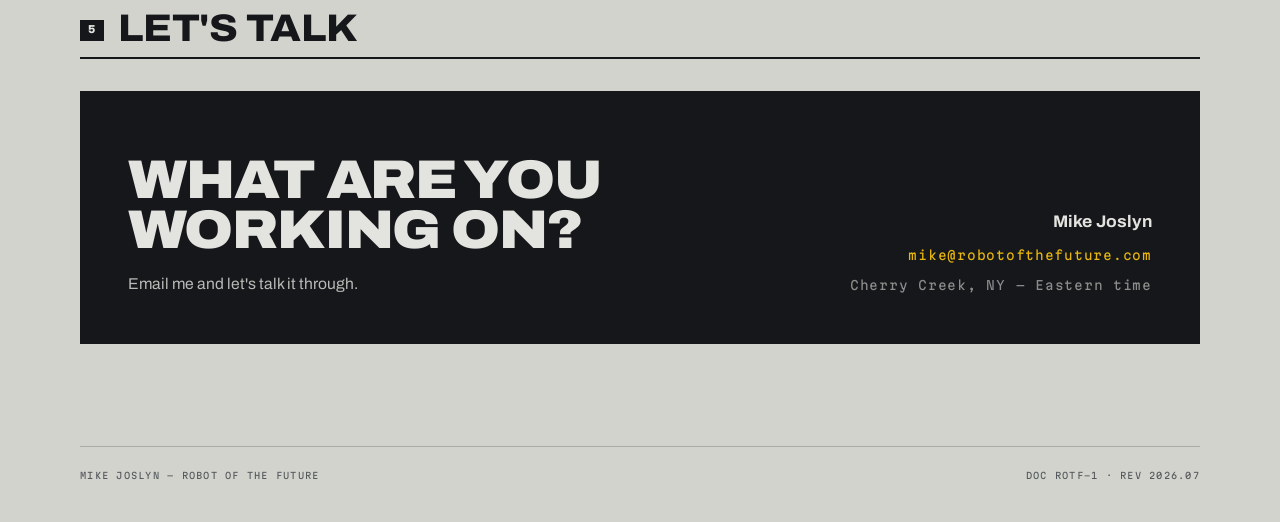
==== commit 3c238b9c: "Add cfpuck-cms and GizzRacer modules, Cloudflare products to resume cfpuck-cms (MOD-05) with docs an" ====
--- a/index.html
+++ b/index.html
@@ -181,7 +181,7 @@
           <li><b>01</b><span>Front end <em>— React, TypeScript, Tailwind, Next.js, Astro, Gutenberg blocks, Web Audio API</em></span></li>
           <li><b>02</b><span>Integrations <em>— REST and GraphQL APIs, Claude API and MCP, Salesforce, Google Apps Script</em></span></li>
           <li><b>03</b><span>Back end <em>— Node, HonoX, Supabase and Postgres, headless CMS, WordPress, WooCommerce, Shopify, PHP</em></span></li>
-          <li><b>04</b><span>Infrastructure <em>— Cloudflare Workers, Netlify, edge functions, WP Engine, RunCloud</em></span></li>
+          <li><b>04</b><span>Infrastructure <em>— Cloudflare Workers, Durable Objects, D1, R2, Queues, Images; Netlify, edge functions, WP Engine, RunCloud</em></span></li>
         </ol>
       </div>
     </div>
@@ -348,7 +348,7 @@
       <caption>Table 3.1 — Working specification</caption>
       <thead><tr><th scope="col">Area</th><th scope="col">Detail</th></tr></thead>
       <tbody>
-        <tr><td>Full stack</td><td>Database to interface — Postgres and Supabase, Node and HonoX back ends, React front ends, and the APIs between them.</td></tr>
+        <tr><td>Full stack</td><td>Database to interface — Postgres, Supabase, and Cloudflare D1, Node and HonoX back ends, React front ends, and the APIs between them.</td></tr>
         <tr><td>WordPress engineering</td><td>Custom plugins, themes, and Gutenberg blocks in PHP and React. Ten-plus years, including multisite at scale.</td></tr>
         <tr><td>WooCommerce</td><td>Extended into custom ERP and inventory systems for B2B clients, including role-based pricing and negotiated per-customer rates.</td></tr>
         <tr><td>Shopify</td><td>Custom themes in Liquid and third-party app integrations.</td></tr>
@@ -356,6 +356,7 @@
         <tr><td>Gutenberg blocks</td><td>Built with React and the @wordpress/* packages, including an editor-driven query loop block.</td></tr>
         <tr><td>Integrations</td><td>Custom REST endpoints and syncs — Google Sheets, Salesforce, Campaign Monitor, third-party feeds.</td></tr>
         <tr><td>CI/CD &amp; testing</td><td>GitHub Actions, Docker local environments, PHPUnit and Vitest, WordPress Coding Standards.</td></tr>
+        <tr><td>Cloudflare</td><td>Full apps on the developer platform — Workers, Durable Objects, D1, R2, Queues, Images, and Cron Triggers, configured and deployed with Wrangler.</td></tr>
         <tr><td>Hosting</td><td>My own managed platform on RunCloud, plus WP Engine and Pantheon.</td></tr>
         <tr><td>AI in products</td><td>Claude API features and MCP servers built into shipped apps, like the compose panel and agent-facing MCP server in seqbaby.</td></tr>
         <tr><td>AI-native workflow</td><td>Claude Code as the daily driver — planning, parallel subagents, and review passes, with custom skills and MCP servers wired to the tools a project uses.</td></tr>
@@ -417,14 +418,26 @@
       </article>
 
       <article class="mod">
-        <span class="mod__top"><b>MOD-05</b><span>Game</span></span>
-        <img src="assets/img/shots/dinnerquest.png" alt="Screenshot of the Dinner Quest meal-planning game" loading="lazy" />
-        <h3>Dinner Quest</h3>
-        <p>A text RPG for couples deciding the week's dinners. Secret picks, enthusiasm bids, and a weighted coin flip settle each night. Solves an argument my household was having anyway.</p>
-        <span class="mod__stack">HonoX · TypeScript · React · Cloudflare Workers</span>
-        <span class="mod__links">
-          <a href="https://dinnerquest.robotofthefuture.com/" target="_blank" rel="noopener">Play ↗</a>
-          <a href="https://github.com/mjoslyn/dinnerquest" target="_blank" rel="noopener">Source ↗</a>
+        <span class="mod__top"><b>MOD-05</b><span>CMS</span></span>
+        <img src="assets/img/shots/cfpuck-cms.png" alt="Screenshot of the cfpuck-cms repository" loading="lazy" />
+        <h3>cfpuck-cms</h3>
+        <p>A CMS for small business and organization sites, running on one Cloudflare Worker. Puck visual editor, forms with payments, event tickets, members, and mailing. Compose writes pages with Claude from the documents, images, and links an editor adds.</p>
+        <span class="mod__stack">Astro · Cloudflare Workers · D1 · R2 · Queues · Claude API · Open source</span>
+        <span class="mod__links">
+          <a href="https://mjoslyn.github.io/cfpuck-cms/" target="_blank" rel="noopener">Docs ↗</a>
+          <a href="https://github.com/mjoslyn/cfpuck-cms" target="_blank" rel="noopener">Source ↗</a>
+        </span>
+      </article>
+
+      <article class="mod">
+        <span class="mod__top"><b>MOD-06</b><span>Game</span></span>
+        <img src="assets/img/shots/gizzracer.png" alt="Screenshot of the GizzRacer cup picker" loading="lazy" />
+        <h3>GizzRacer</h3>
+        <p>A browser kart racer themed on King Gizzard &amp; the Lizard Wizard. 36 tracks in 9 cups, a track generator, a roguelike story mode, leaderboards, and live online rooms. Runs on desktop and phones.</p>
+        <span class="mod__stack">Three.js · TypeScript · Cloudflare Workers · Durable Objects · Open source</span>
+        <span class="mod__links">
+          <a href="https://www.gizzracer.com" target="_blank" rel="noopener">Play ↗</a>
+          <a href="https://github.com/mjoslyn/GizzRacer" target="_blank" rel="noopener">Source ↗</a>
         </span>
       </article>
     </div>
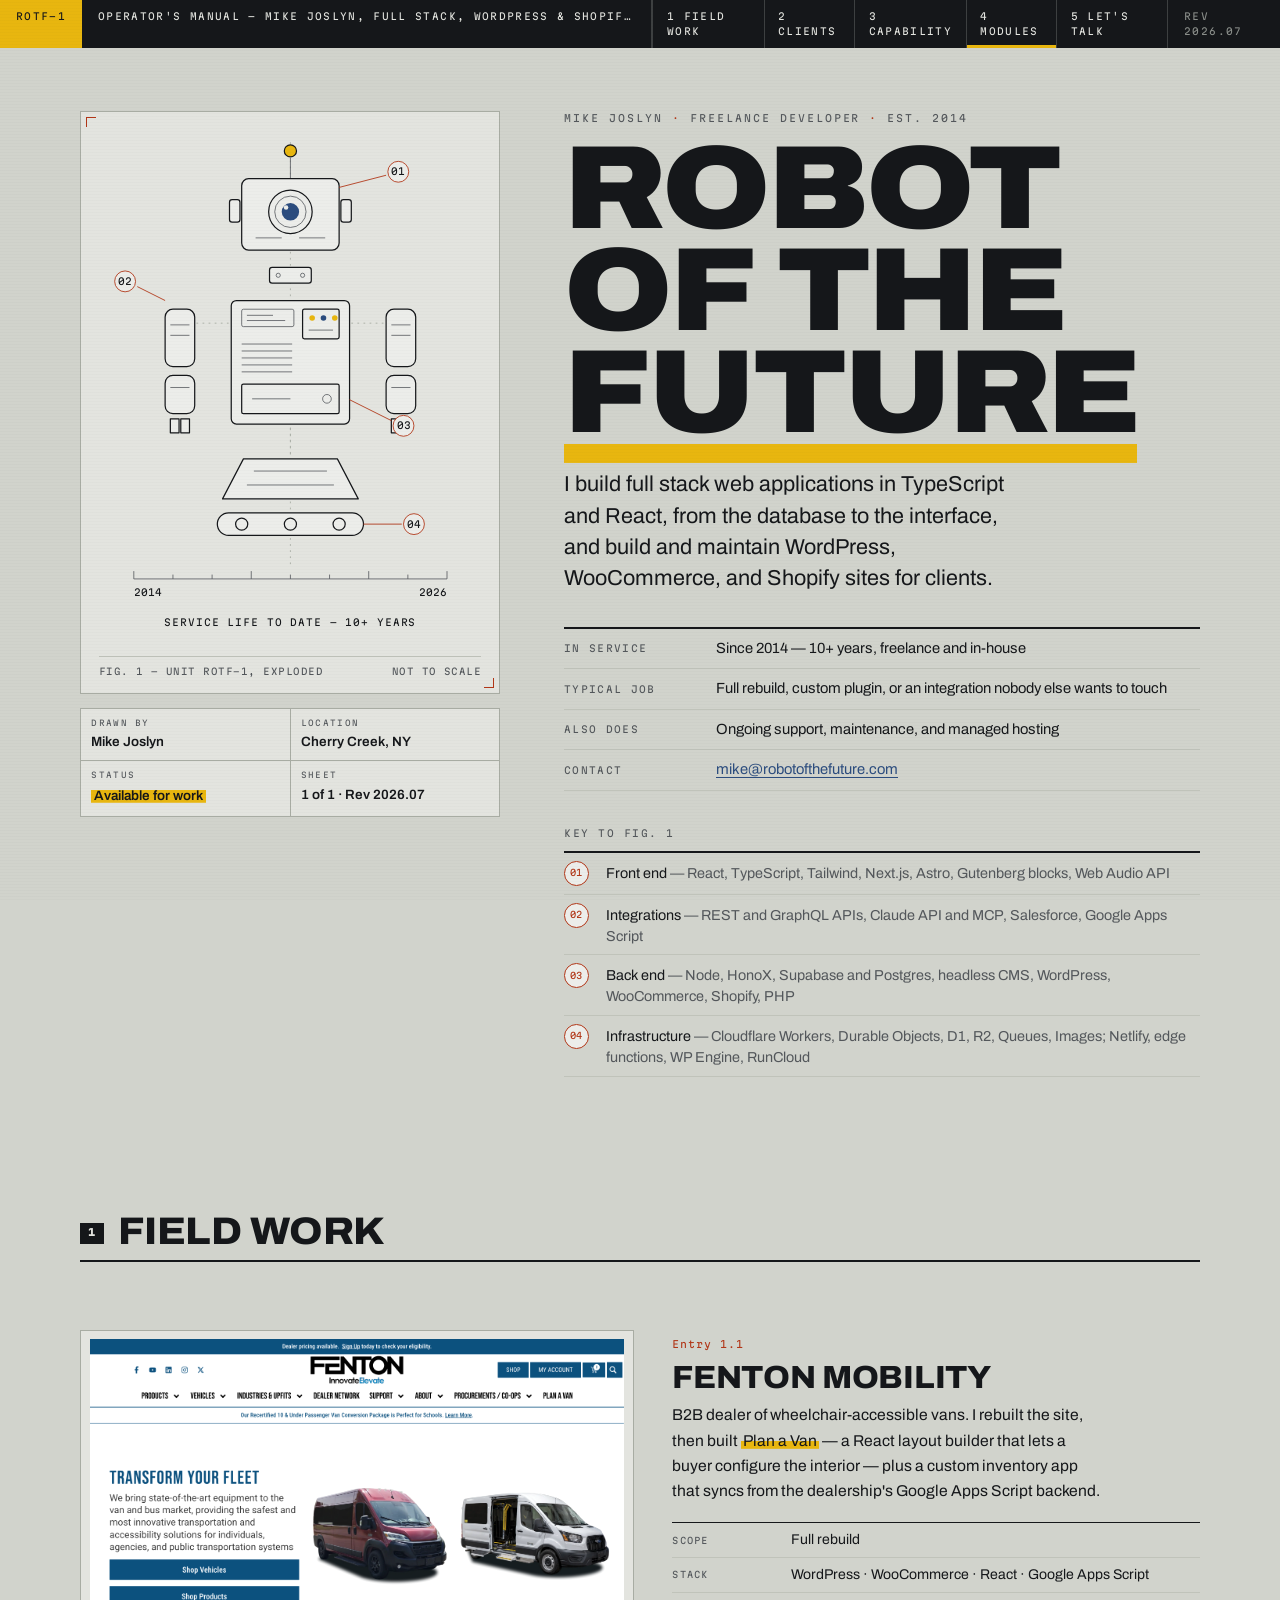
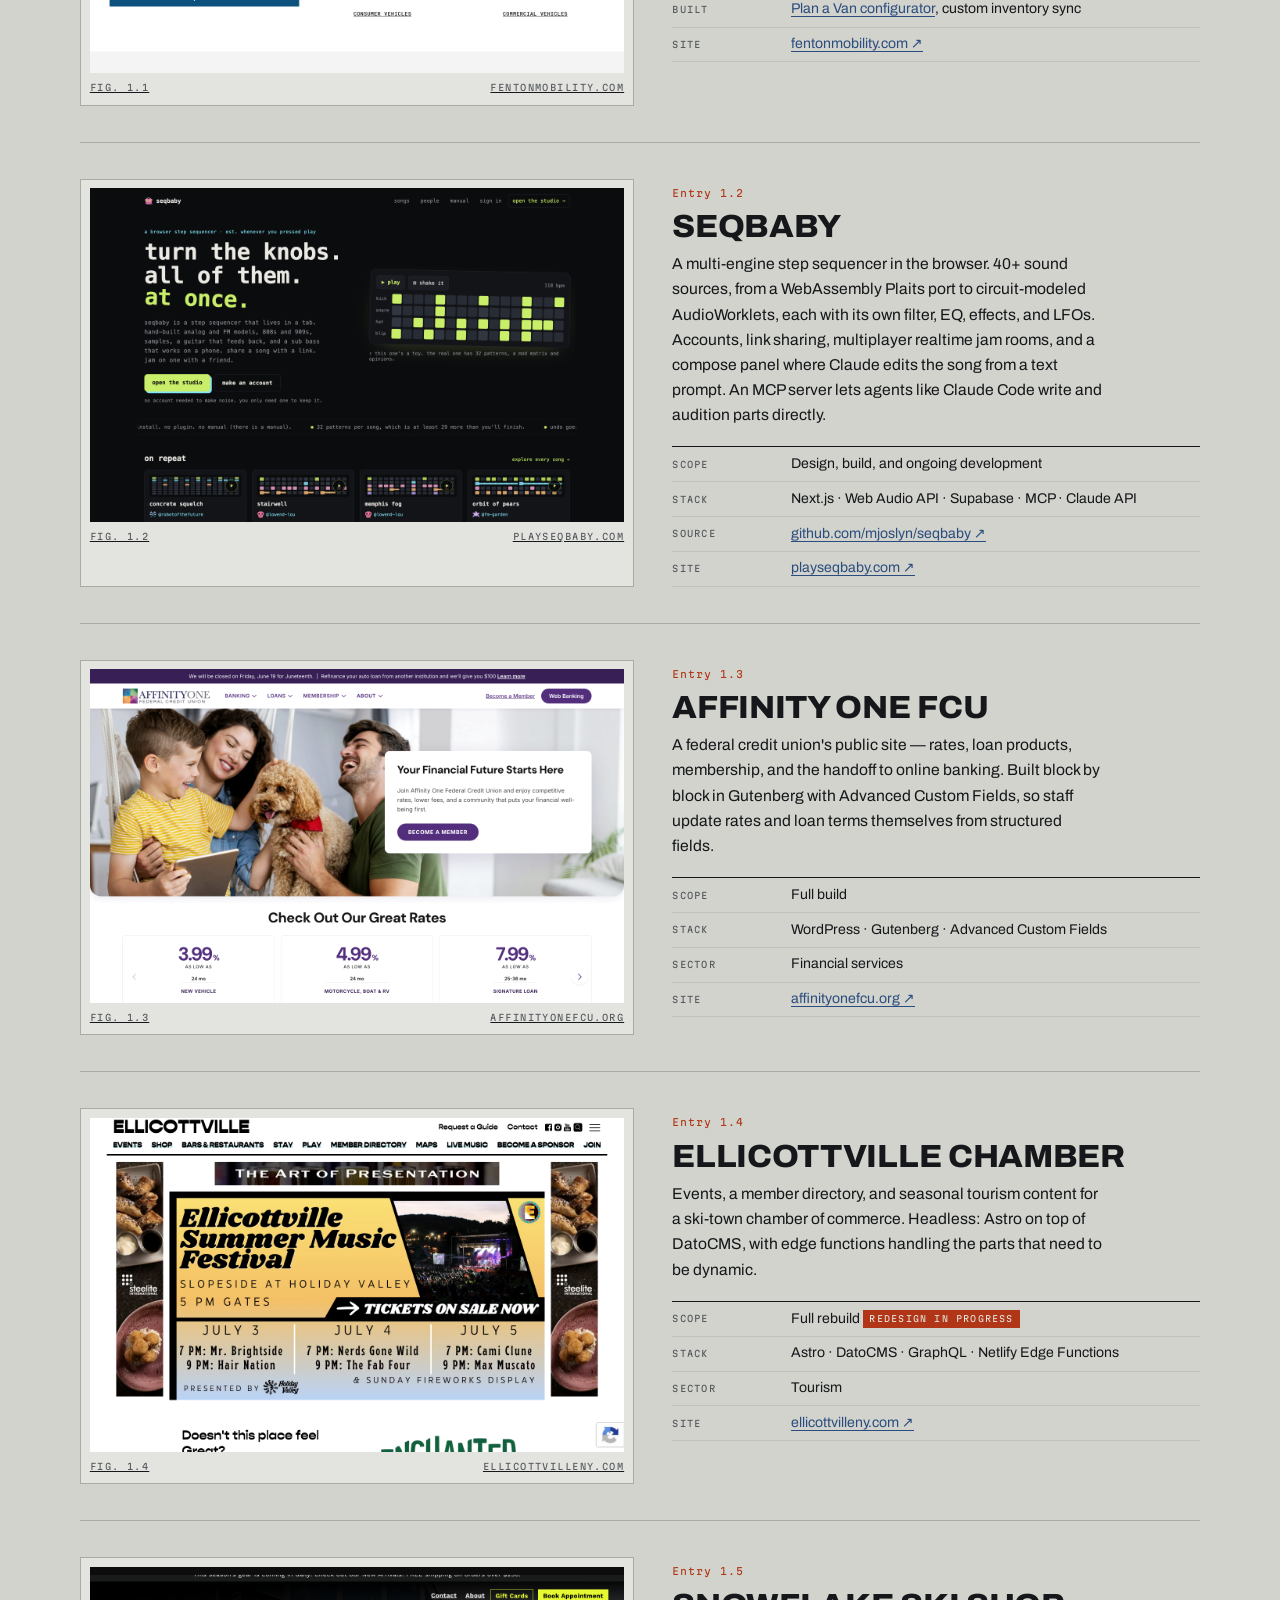
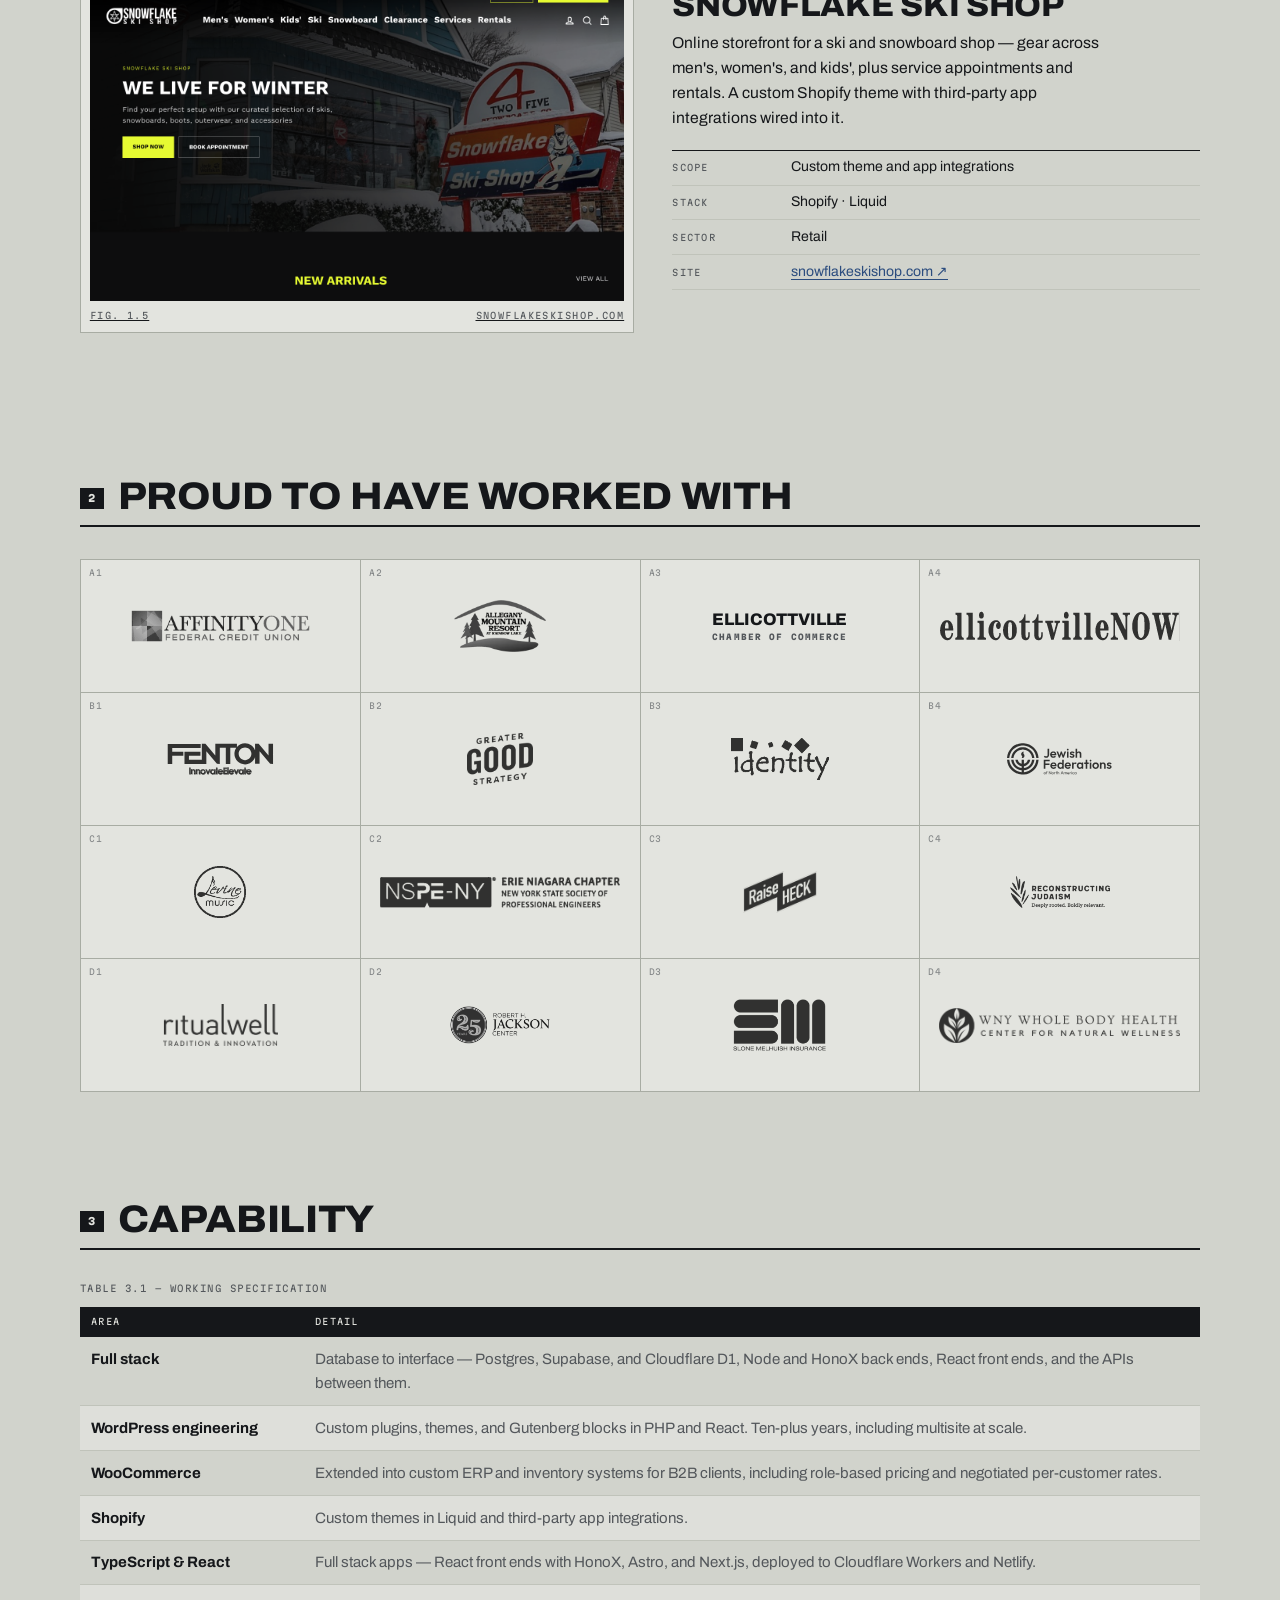
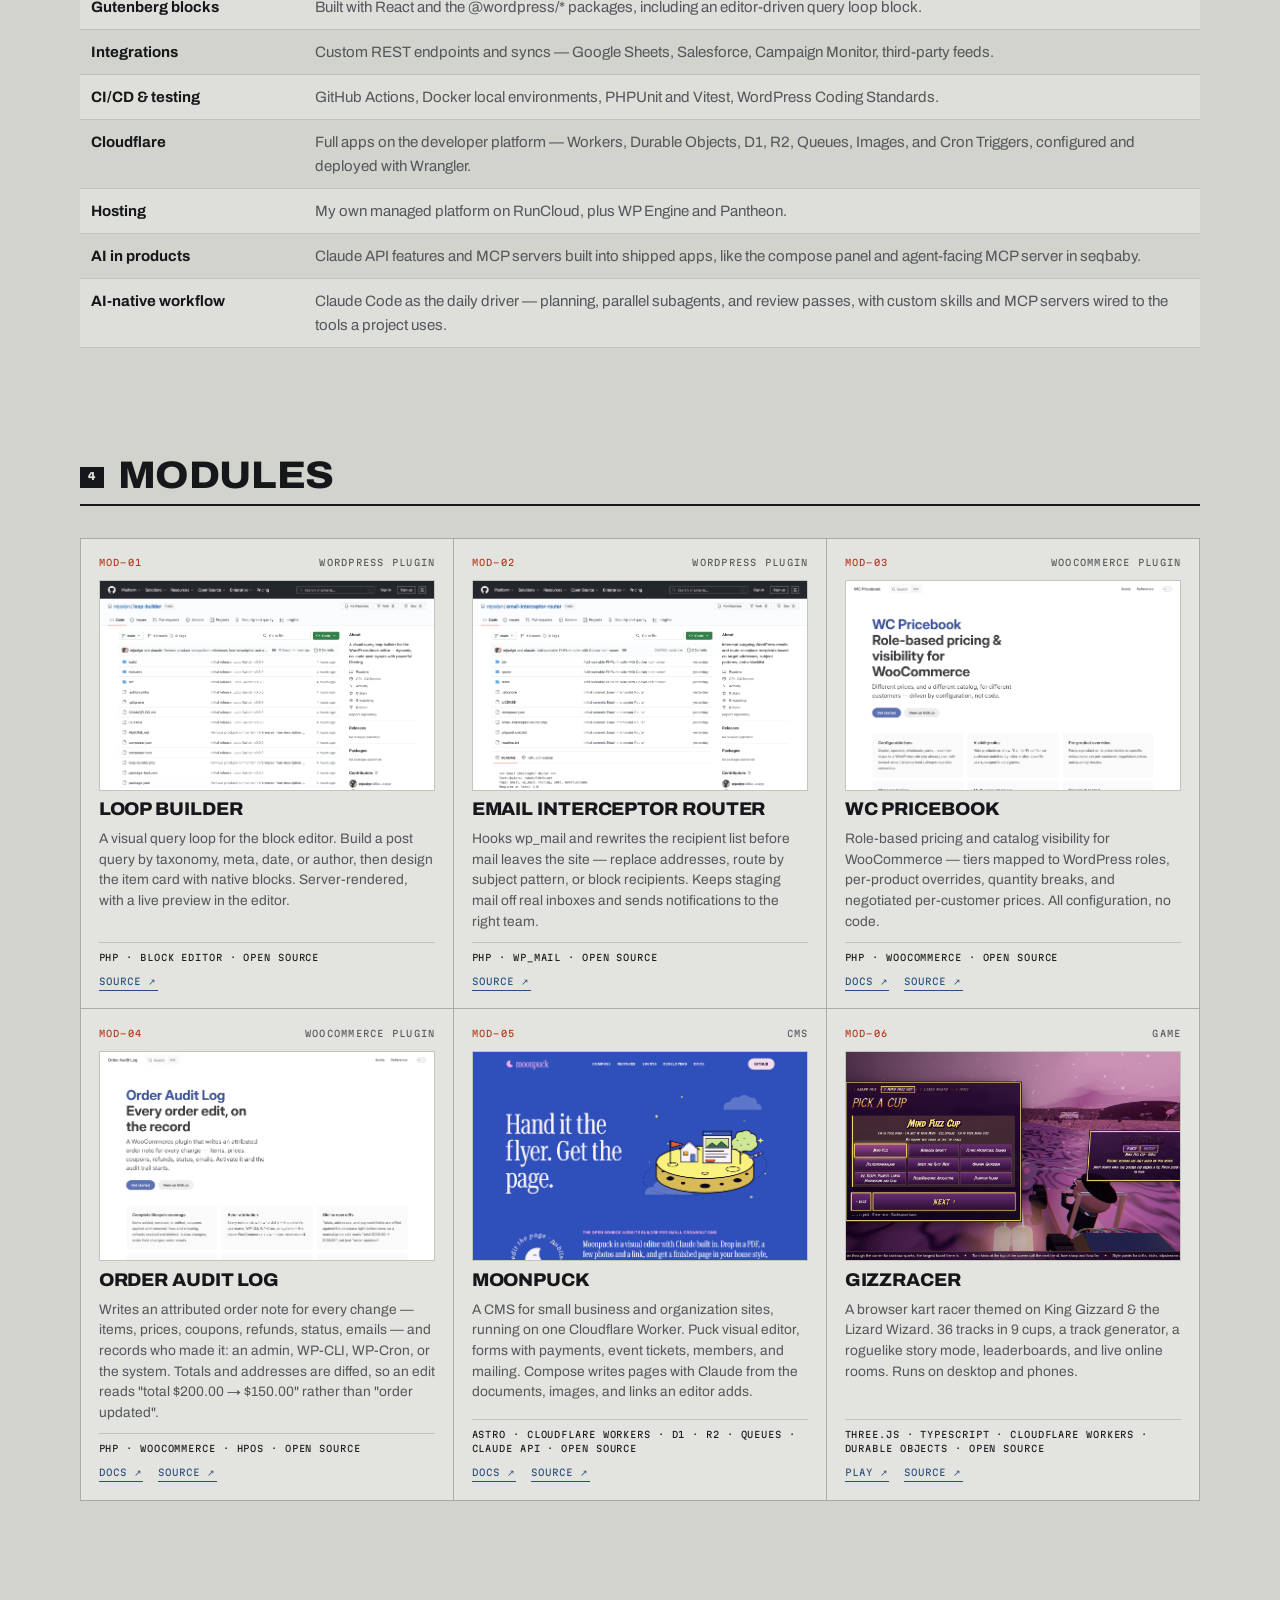
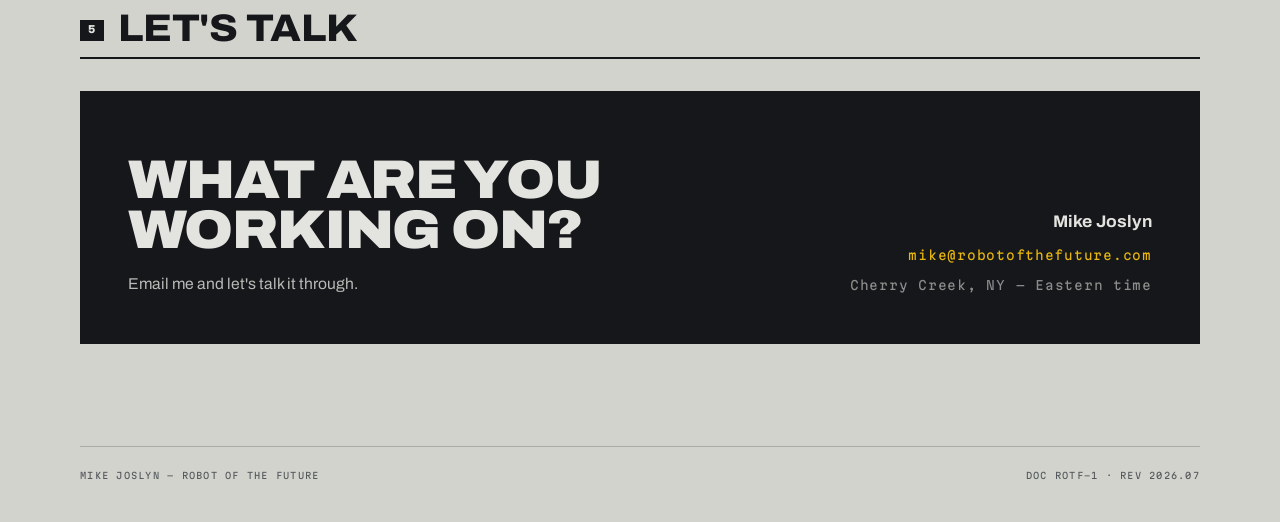
==== commit 65099b49: "Replace cfpuck-cms with moonpuck in modules Rename card, point Docs to moonpuck.com/start/ and Sourc" ====
--- a/index.html
+++ b/index.html
@@ -419,13 +419,13 @@
 
       <article class="mod">
         <span class="mod__top"><b>MOD-05</b><span>CMS</span></span>
-        <img src="assets/img/shots/cfpuck-cms.png" alt="Screenshot of the cfpuck-cms repository" loading="lazy" />
-        <h3>cfpuck-cms</h3>
+        <img src="assets/img/shots/moonpuck.png" alt="Screenshot of the moonpuck home page" loading="lazy" />
+        <h3>moonpuck</h3>
         <p>A CMS for small business and organization sites, running on one Cloudflare Worker. Puck visual editor, forms with payments, event tickets, members, and mailing. Compose writes pages with Claude from the documents, images, and links an editor adds.</p>
         <span class="mod__stack">Astro · Cloudflare Workers · D1 · R2 · Queues · Claude API · Open source</span>
         <span class="mod__links">
-          <a href="https://mjoslyn.github.io/cfpuck-cms/" target="_blank" rel="noopener">Docs ↗</a>
-          <a href="https://github.com/mjoslyn/cfpuck-cms" target="_blank" rel="noopener">Source ↗</a>
+          <a href="https://moonpuck.com/start/" target="_blank" rel="noopener">Docs ↗</a>
+          <a href="https://github.com/mjoslyn/moonpuck" target="_blank" rel="noopener">Source ↗</a>
         </span>
       </article>
 
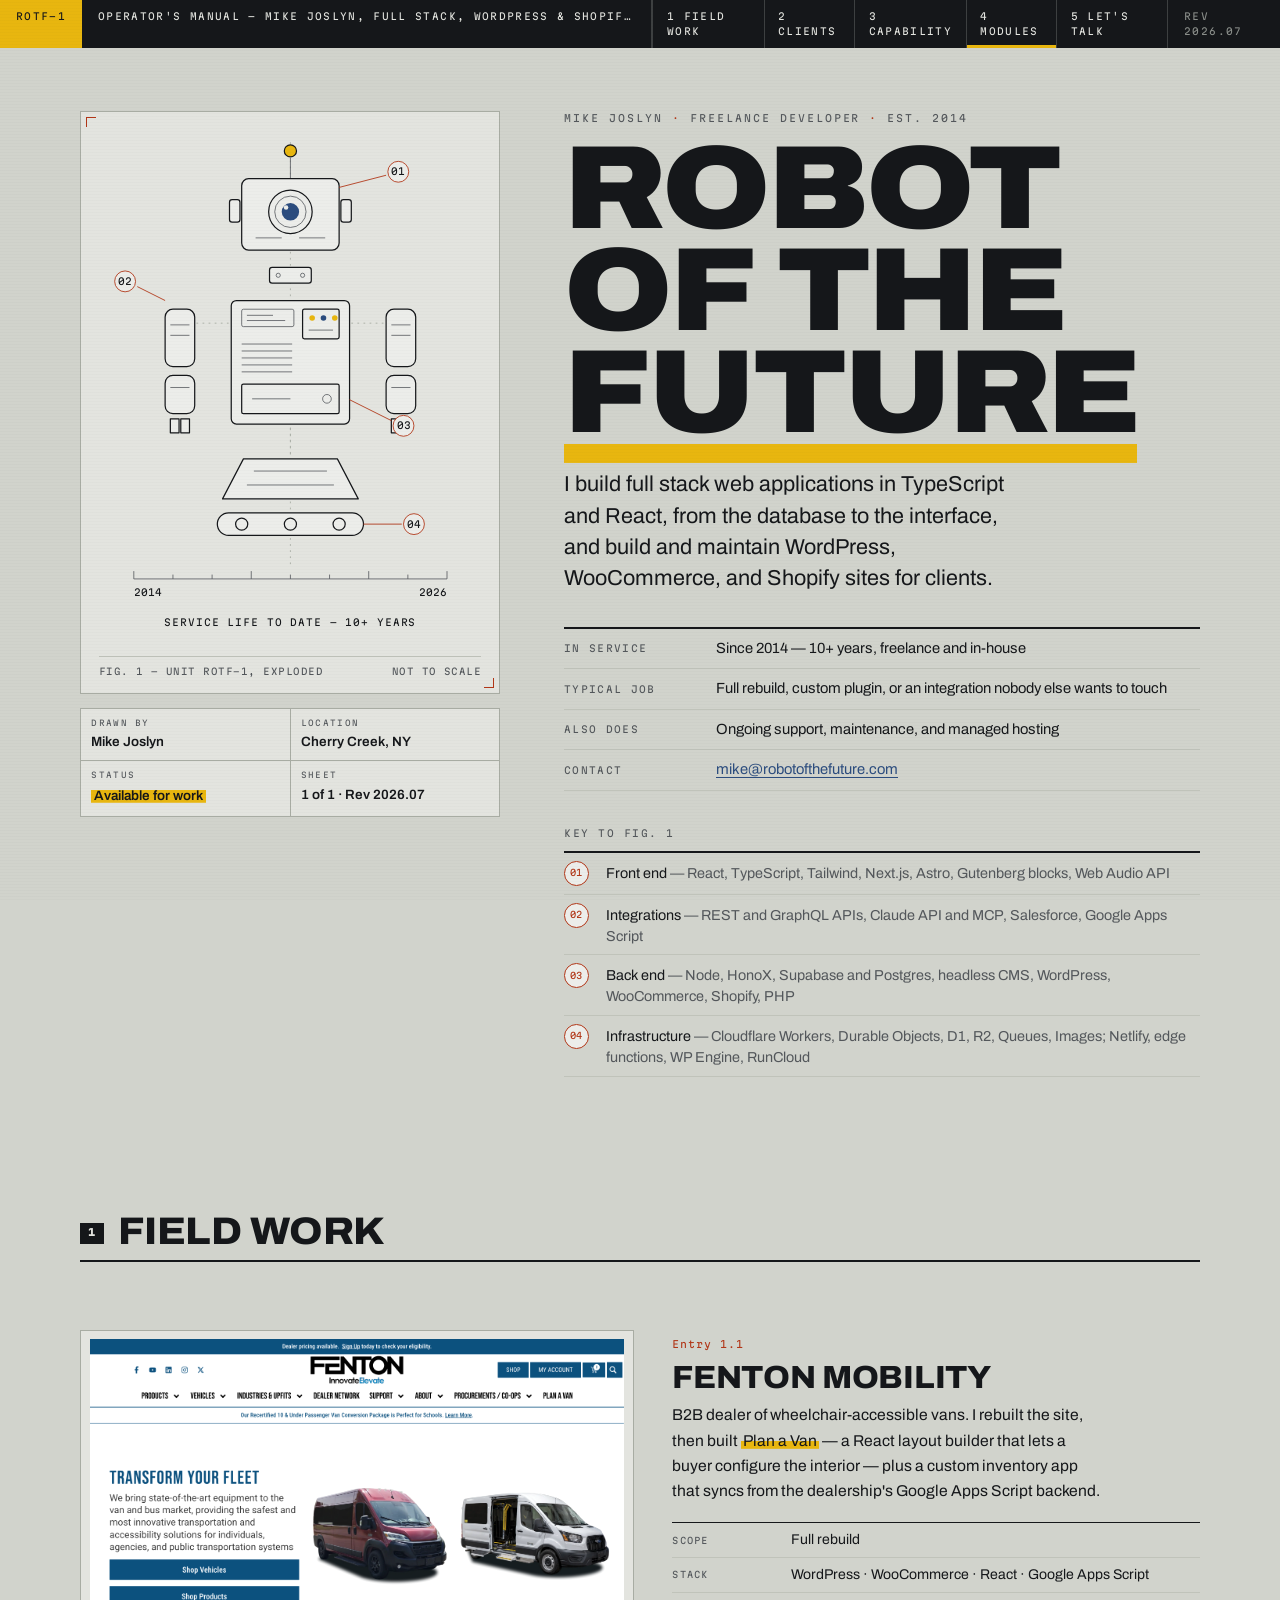
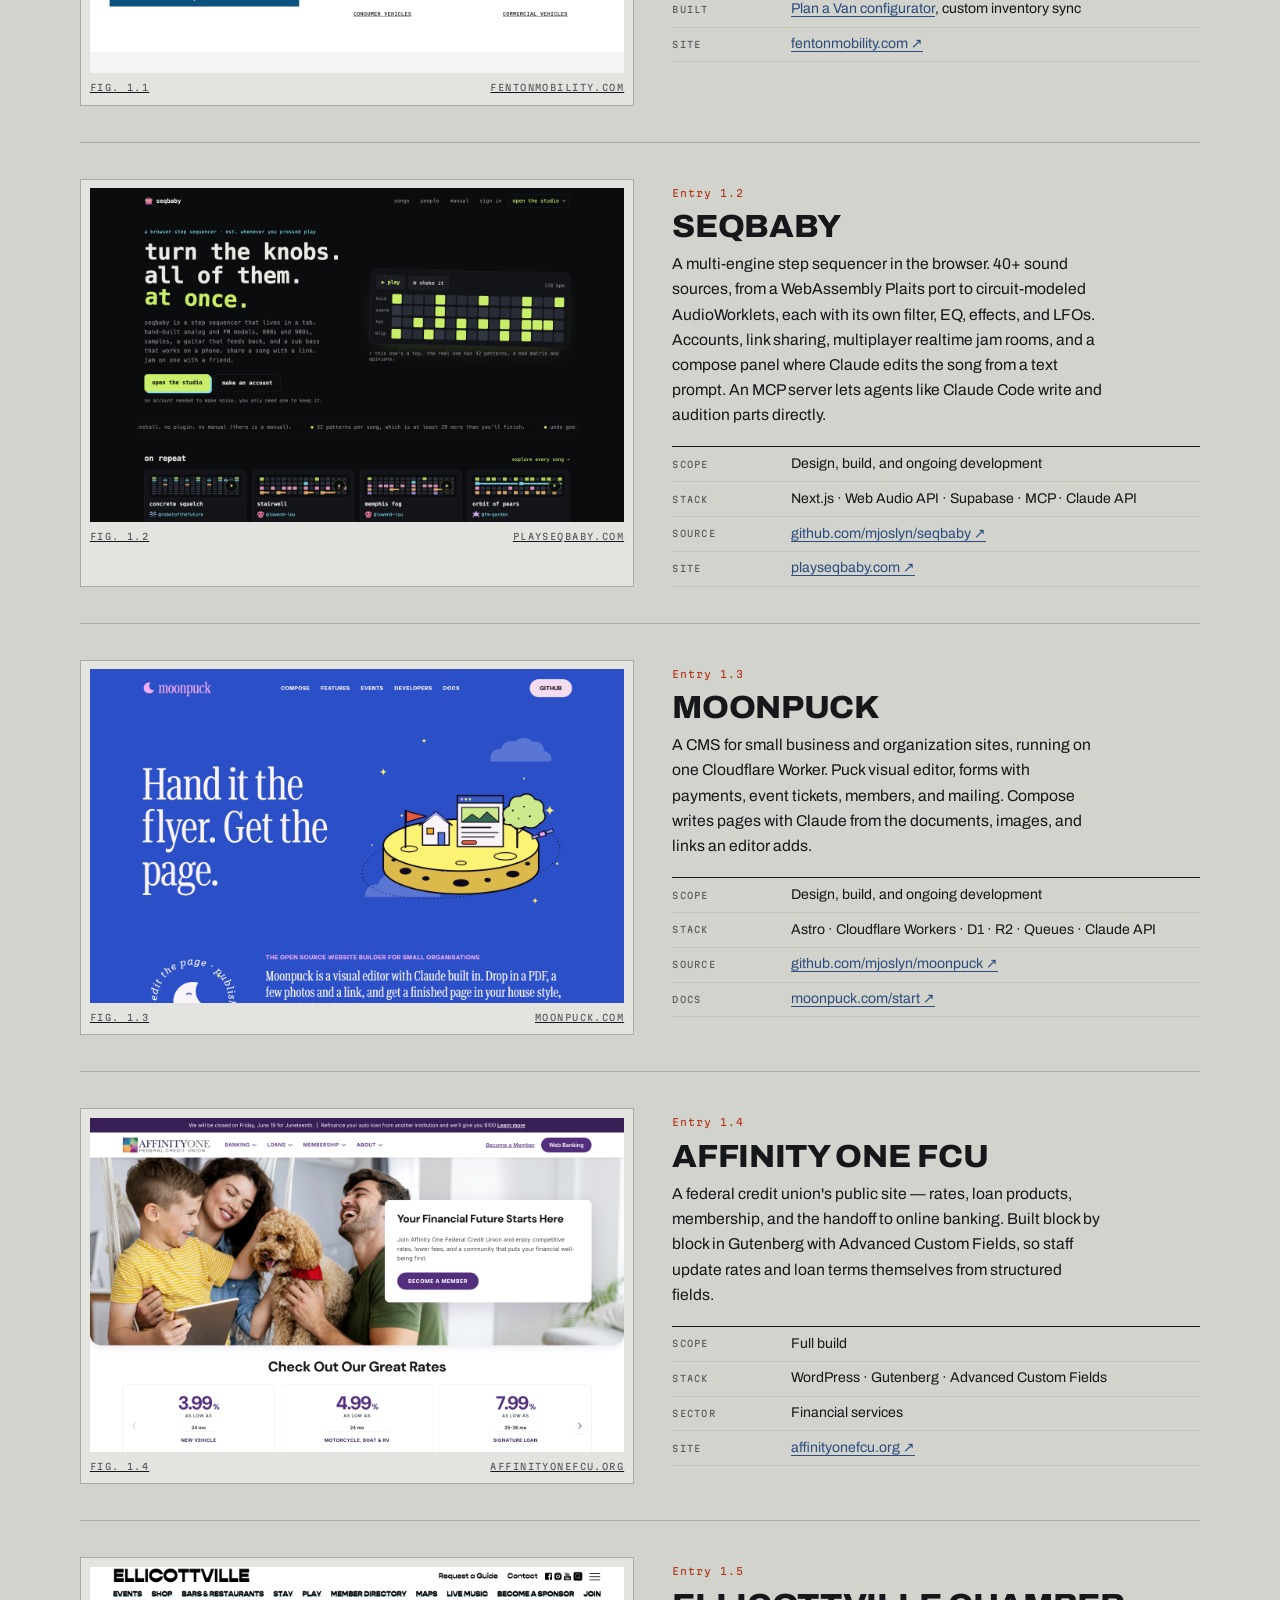
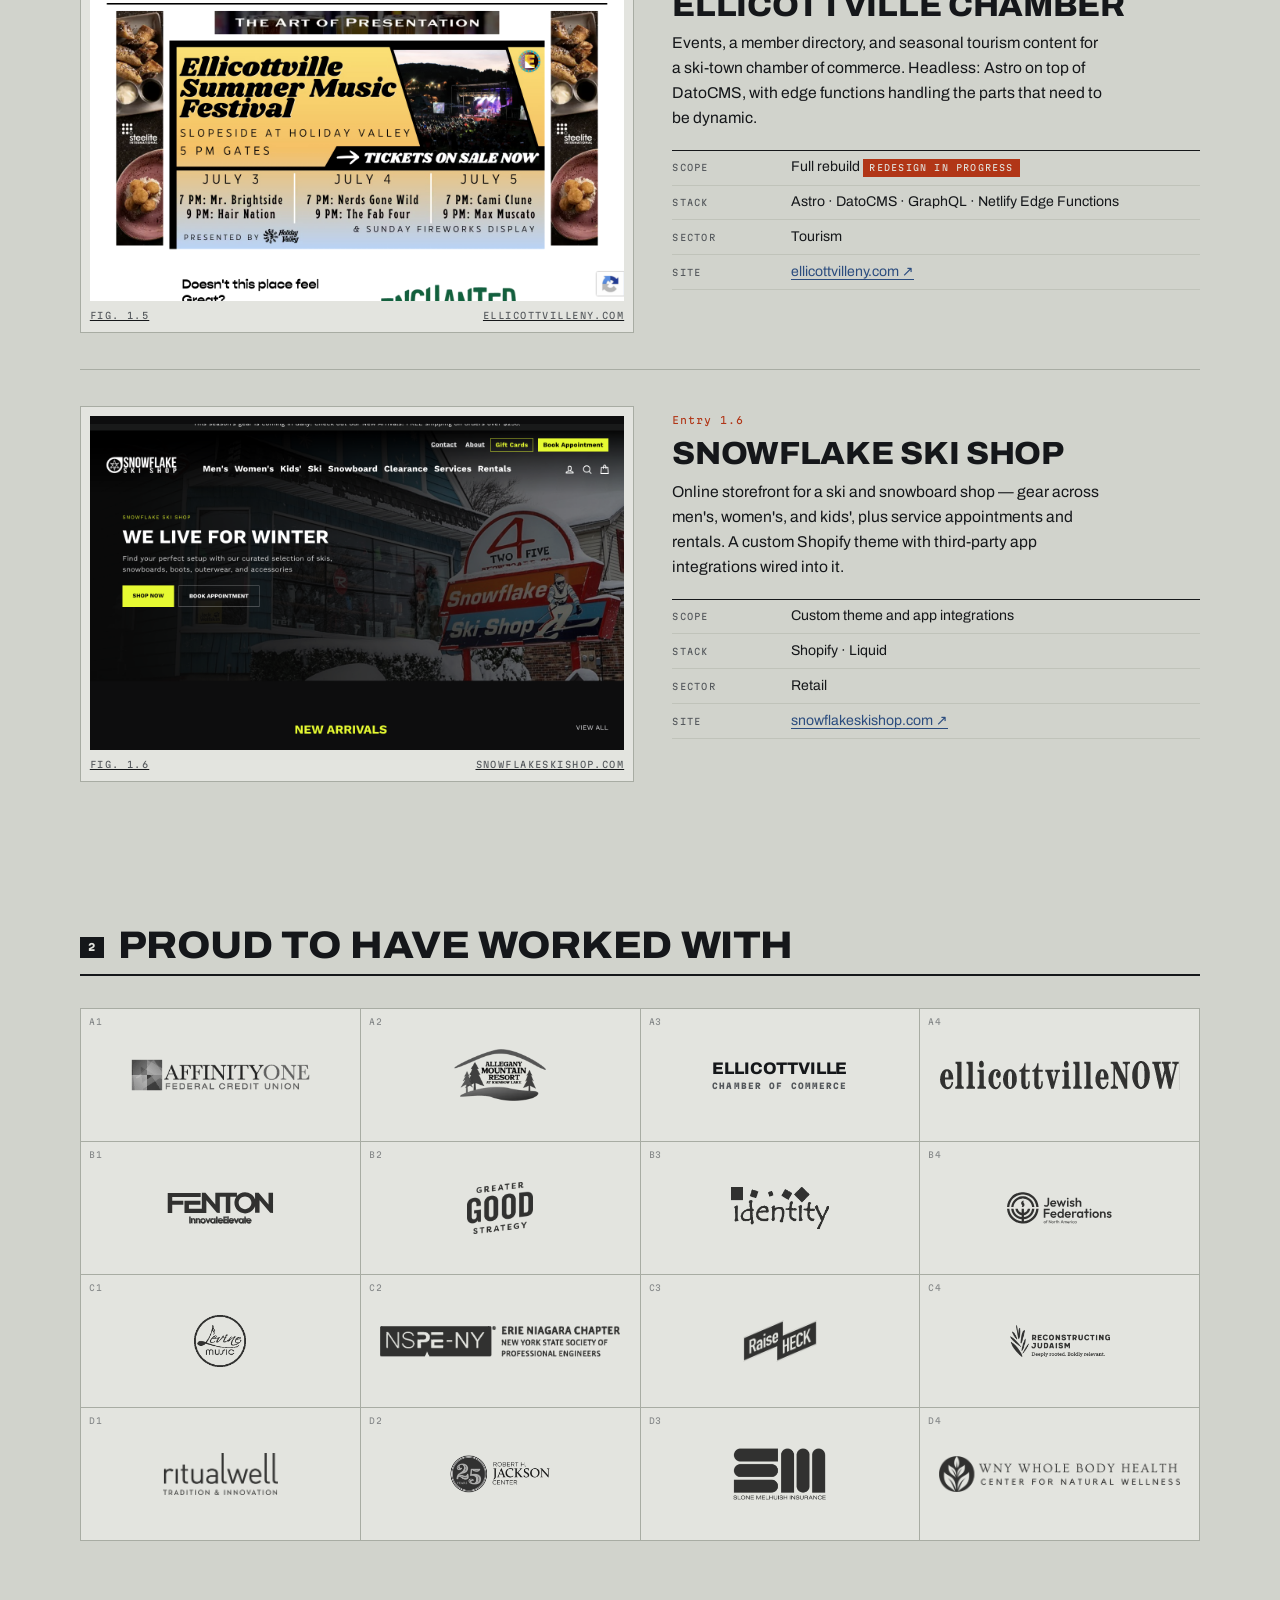
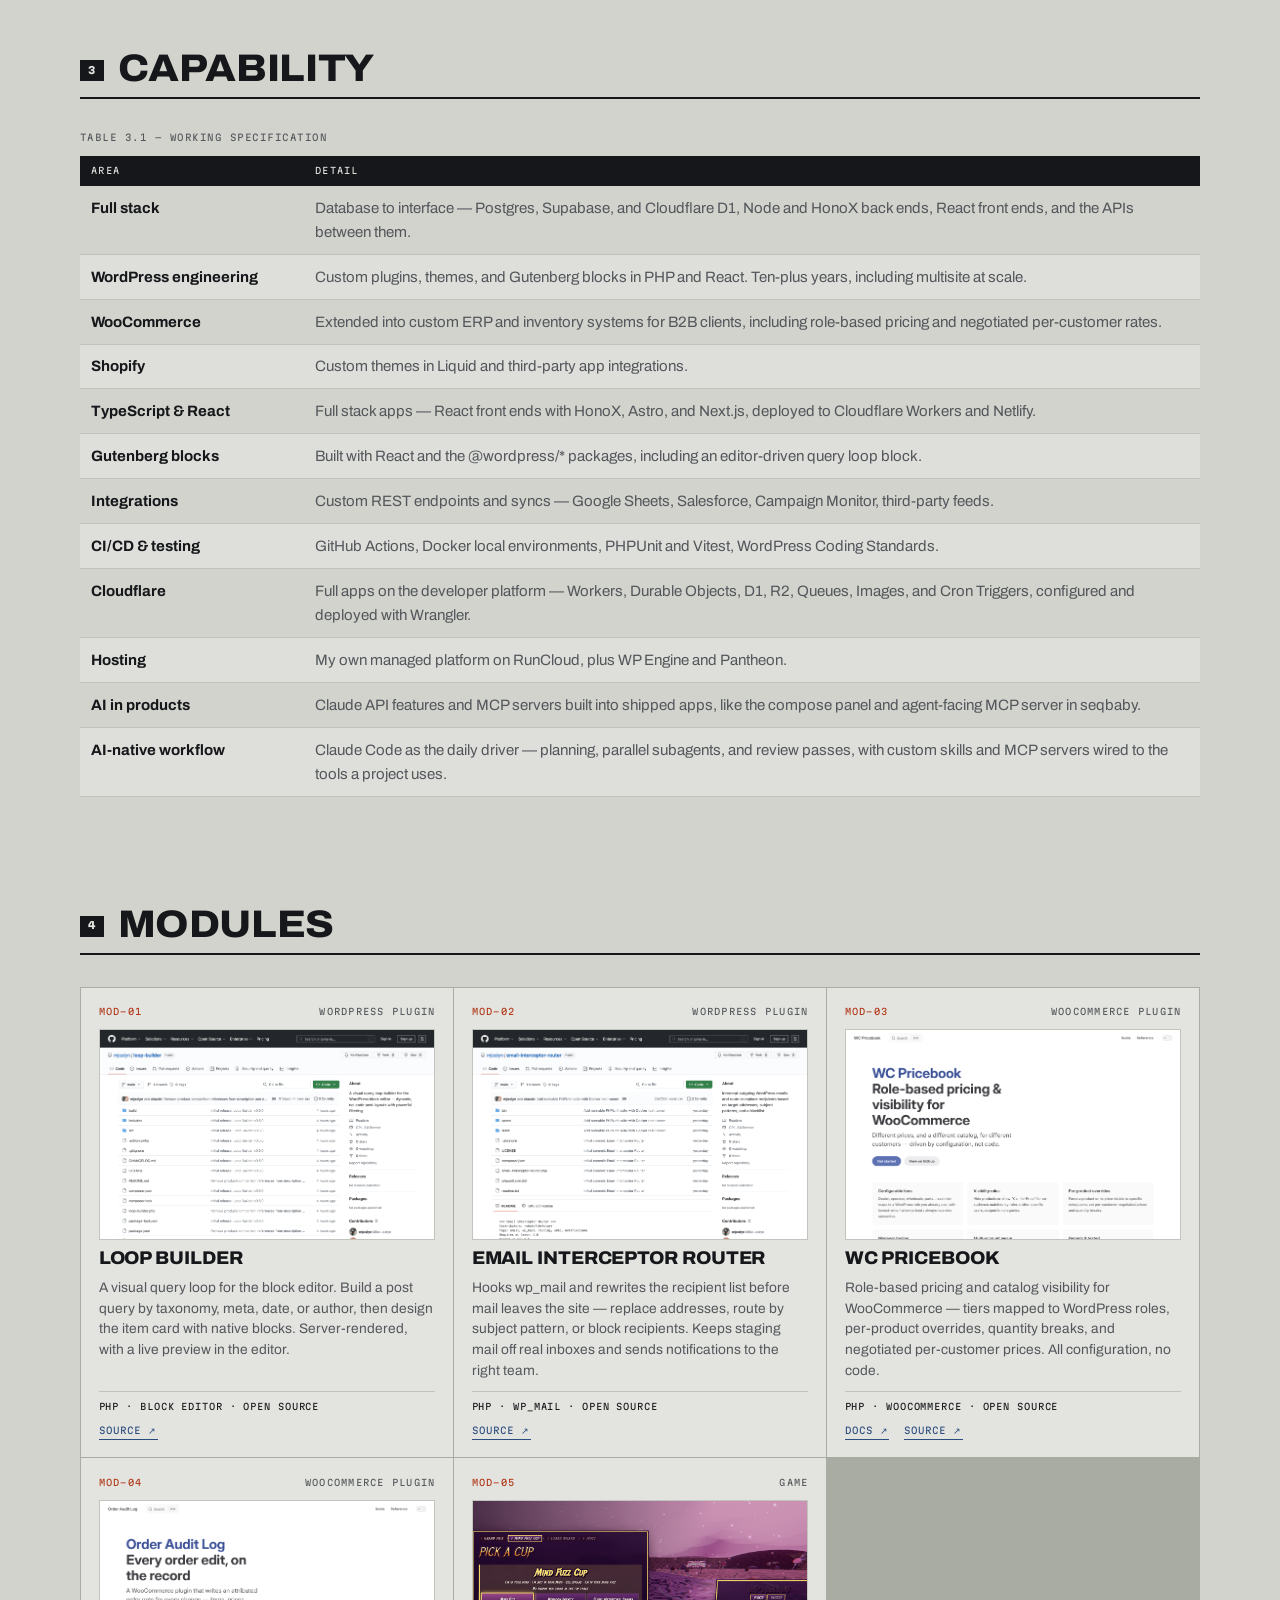
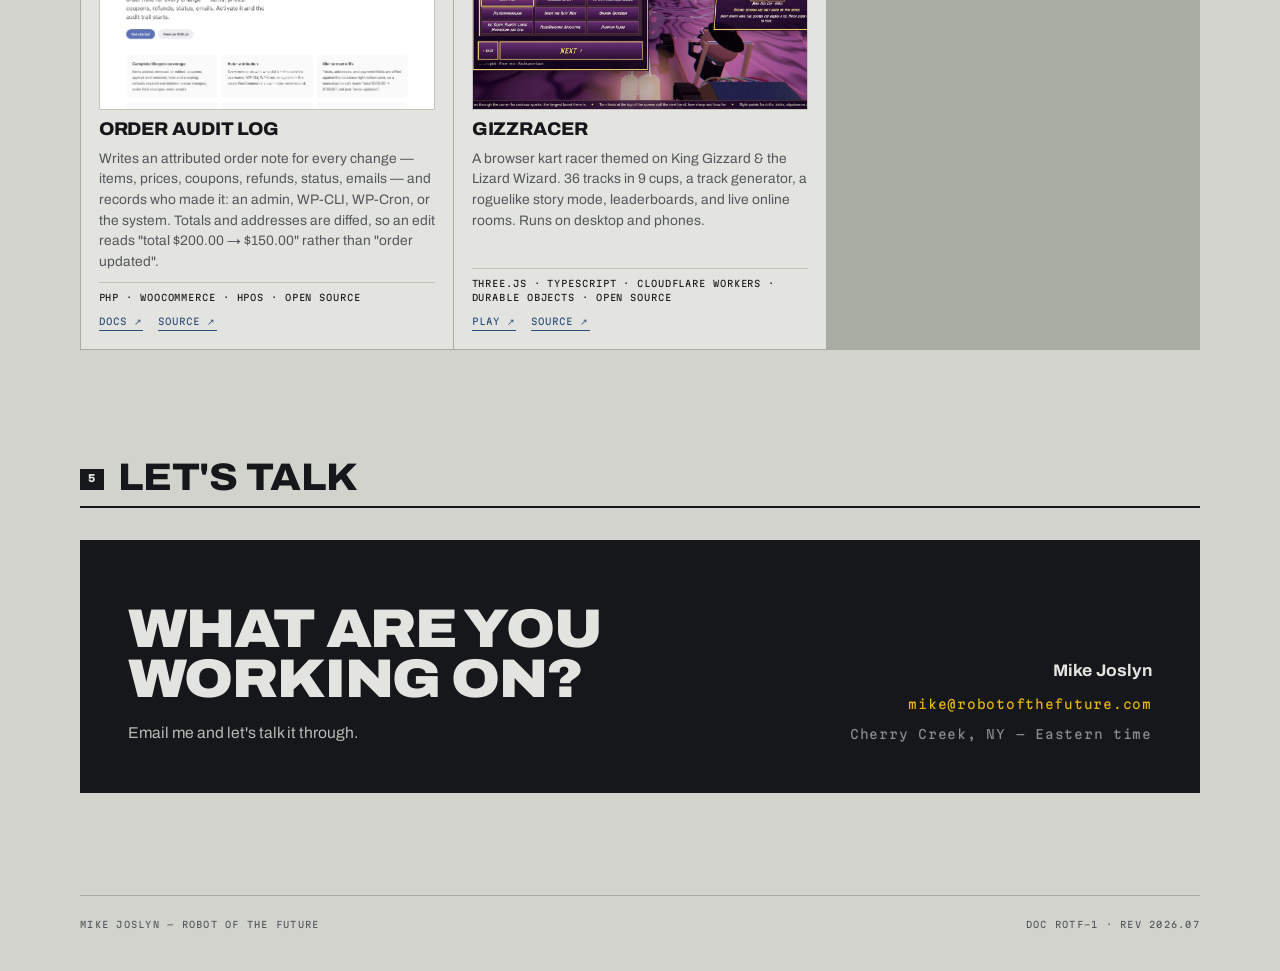
==== commit 0f36746c: "Move moonpuck from Modules to Field work Add moonpuck as Entry 1.3 after seqbaby; renumber entries 1" ====
--- a/index.html
+++ b/index.html
@@ -244,13 +244,37 @@
     </article>
 
     <article class="entry">
+      <a class="shot" href="https://moonpuck.com/" target="_blank" rel="noopener">
+        <img src="assets/img/shots/moonpuck.png" alt="Screenshot of the moonpuck home page" loading="lazy" />
+        <span class="shot__stamp">Open ↗</span>
+        <span class="shot__cap"><span>Fig. 1.3</span><span>moonpuck.com</span></span>
+      </a>
+      <div>
+        <span class="entry__no">Entry 1.3</span>
+        <h3>moonpuck</h3>
+        <p>
+          A CMS for small business and organization sites, running on one
+          Cloudflare Worker. Puck visual editor, forms with payments, event
+          tickets, members, and mailing. Compose writes pages with Claude from
+          the documents, images, and links an editor adds.
+        </p>
+        <dl class="spec">
+          <div><dt>Scope</dt><dd>Design, build, and ongoing development</dd></div>
+          <div><dt>Stack</dt><dd>Astro · Cloudflare Workers · D1 · R2 · Queues · Claude API</dd></div>
+          <div><dt>Source</dt><dd><a href="https://github.com/mjoslyn/moonpuck" target="_blank" rel="noopener">github.com/mjoslyn/moonpuck ↗</a></dd></div>
+          <div><dt>Docs</dt><dd><a href="https://moonpuck.com/start/" target="_blank" rel="noopener">moonpuck.com/start ↗</a></dd></div>
+        </dl>
+      </div>
+    </article>
+
+    <article class="entry">
       <a class="shot" href="https://www.affinityonefcu.org" target="_blank" rel="noopener">
         <img src="assets/img/shots/affinityone.png" alt="Screenshot of the affinityonefcu.org homepage" loading="lazy" />
         <span class="shot__stamp">Open ↗</span>
-        <span class="shot__cap"><span>Fig. 1.3</span><span>affinityonefcu.org</span></span>
-      </a>
-      <div>
-        <span class="entry__no">Entry 1.3</span>
+        <span class="shot__cap"><span>Fig. 1.4</span><span>affinityonefcu.org</span></span>
+      </a>
+      <div>
+        <span class="entry__no">Entry 1.4</span>
         <h3>Affinity One FCU</h3>
         <p>
           A federal credit union's public site — rates, loan products, membership,
@@ -271,10 +295,10 @@
       <a class="shot" href="https://ellicottvilleny.com" target="_blank" rel="noopener">
         <img src="assets/img/shots/ellicottville.png" alt="Screenshot of the ellicottvilleny.com homepage" loading="lazy" />
         <span class="shot__stamp">Open ↗</span>
-        <span class="shot__cap"><span>Fig. 1.4</span><span>ellicottvilleny.com</span></span>
-      </a>
-      <div>
-        <span class="entry__no">Entry 1.4</span>
+        <span class="shot__cap"><span>Fig. 1.5</span><span>ellicottvilleny.com</span></span>
+      </a>
+      <div>
+        <span class="entry__no">Entry 1.5</span>
         <h3>Ellicottville Chamber</h3>
         <p>
           Events, a member directory, and seasonal tourism content for a ski-town
@@ -294,10 +318,10 @@
       <a class="shot" href="https://www.snowflakeskishop.com/" target="_blank" rel="noopener">
         <img src="assets/img/shots/snowflake.png" alt="Screenshot of the snowflakeskishop.com homepage" loading="lazy" />
         <span class="shot__stamp">Open ↗</span>
-        <span class="shot__cap"><span>Fig. 1.5</span><span>snowflakeskishop.com</span></span>
-      </a>
-      <div>
-        <span class="entry__no">Entry 1.5</span>
+        <span class="shot__cap"><span>Fig. 1.6</span><span>snowflakeskishop.com</span></span>
+      </a>
+      <div>
+        <span class="entry__no">Entry 1.6</span>
         <h3>Snowflake Ski Shop</h3>
         <p>
           Online storefront for a ski and snowboard shop — gear across men's,
@@ -418,19 +442,7 @@
       </article>
 
       <article class="mod">
-        <span class="mod__top"><b>MOD-05</b><span>CMS</span></span>
-        <img src="assets/img/shots/moonpuck.png" alt="Screenshot of the moonpuck home page" loading="lazy" />
-        <h3>moonpuck</h3>
-        <p>A CMS for small business and organization sites, running on one Cloudflare Worker. Puck visual editor, forms with payments, event tickets, members, and mailing. Compose writes pages with Claude from the documents, images, and links an editor adds.</p>
-        <span class="mod__stack">Astro · Cloudflare Workers · D1 · R2 · Queues · Claude API · Open source</span>
-        <span class="mod__links">
-          <a href="https://moonpuck.com/start/" target="_blank" rel="noopener">Docs ↗</a>
-          <a href="https://github.com/mjoslyn/moonpuck" target="_blank" rel="noopener">Source ↗</a>
-        </span>
-      </article>
-
-      <article class="mod">
-        <span class="mod__top"><b>MOD-06</b><span>Game</span></span>
+        <span class="mod__top"><b>MOD-05</b><span>Game</span></span>
         <img src="assets/img/shots/gizzracer.png" alt="Screenshot of the GizzRacer cup picker" loading="lazy" />
         <h3>GizzRacer</h3>
         <p>A browser kart racer themed on King Gizzard &amp; the Lizard Wizard. 36 tracks in 9 cups, a track generator, a roguelike story mode, leaderboards, and live online rooms. Runs on desktop and phones.</p>
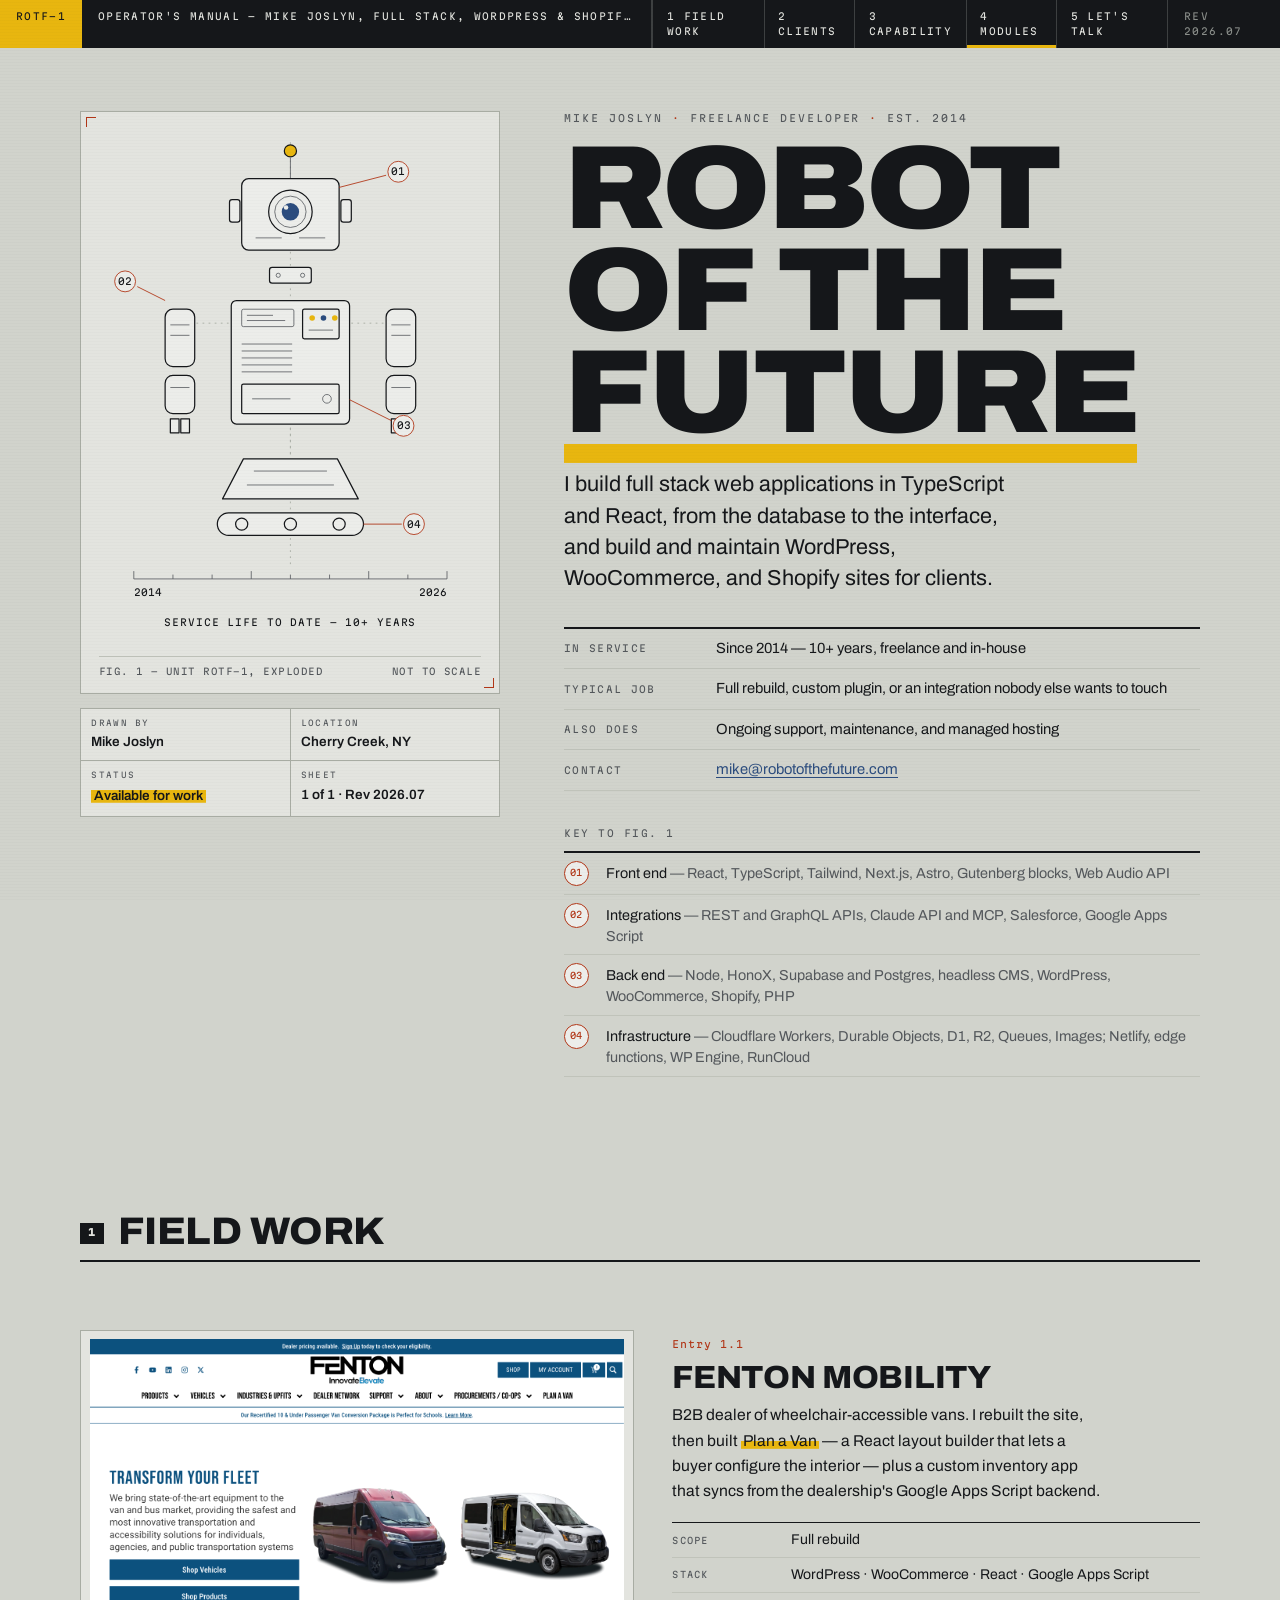
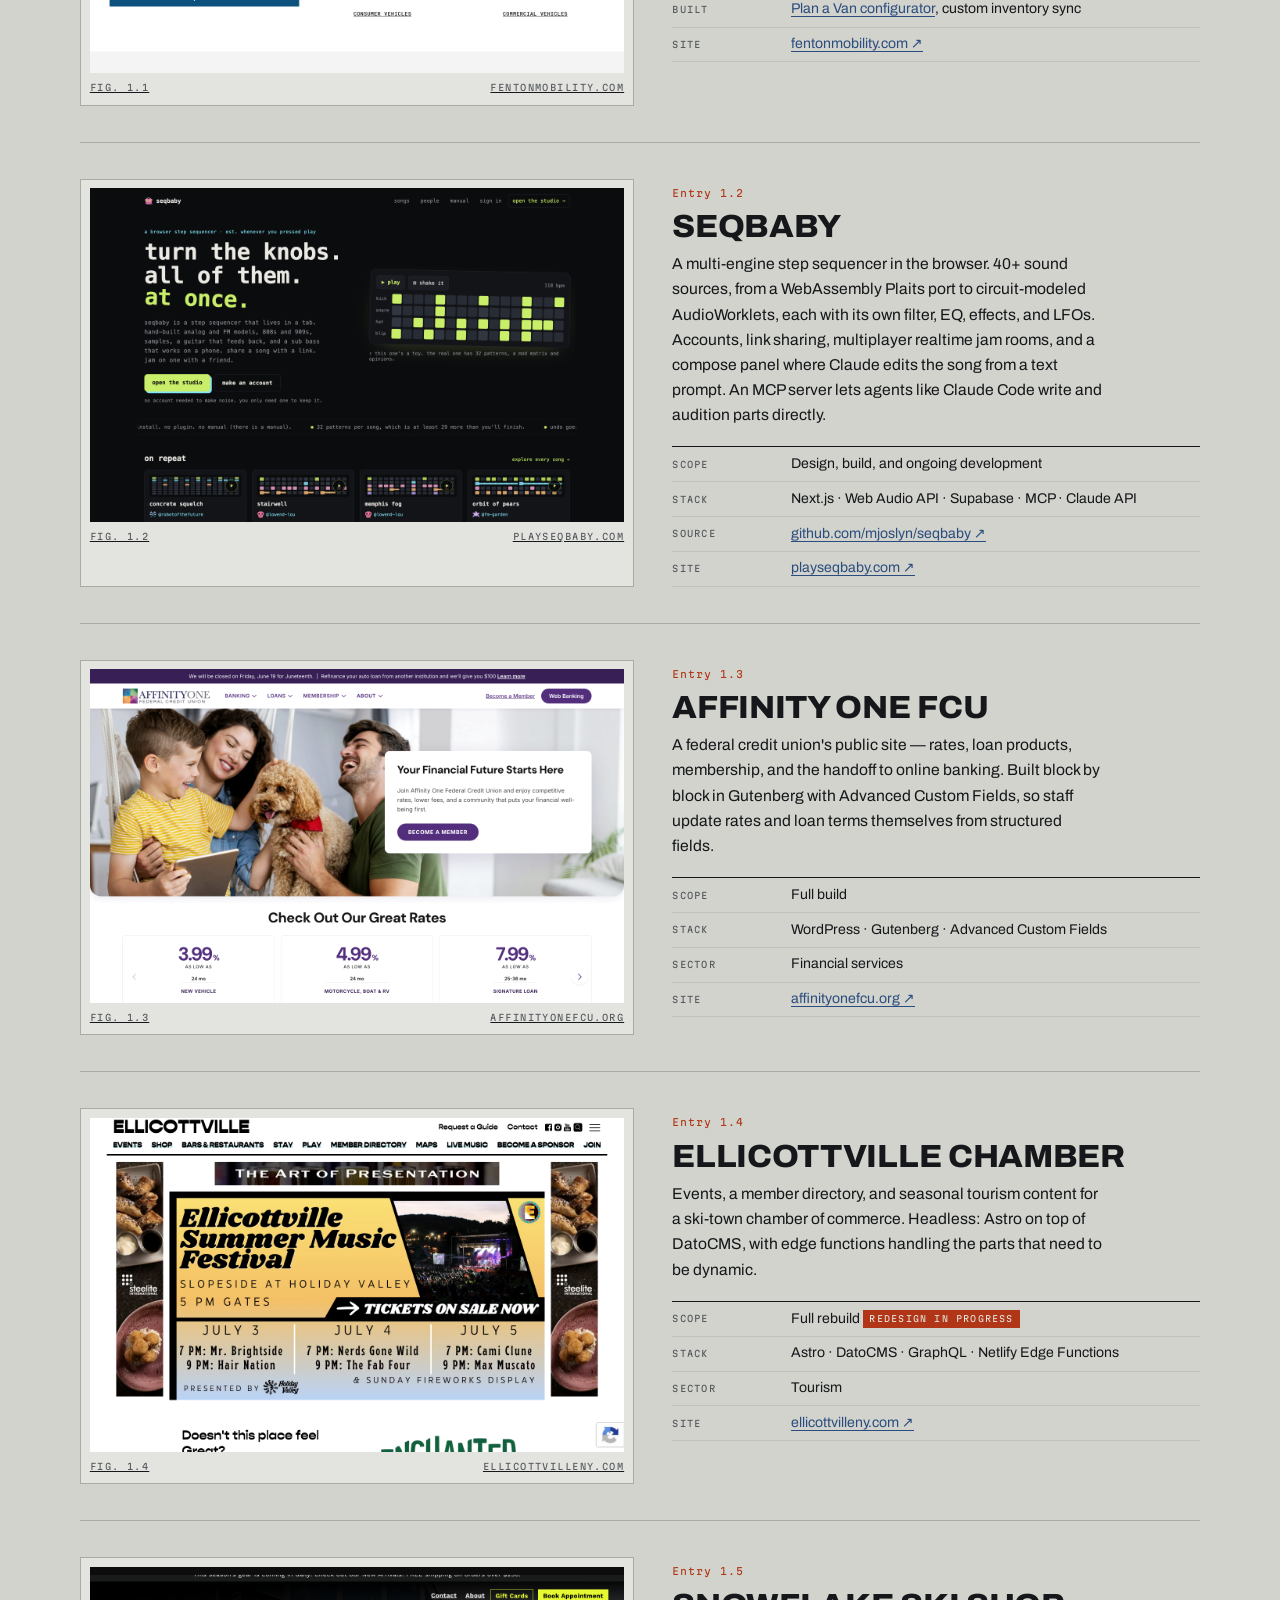
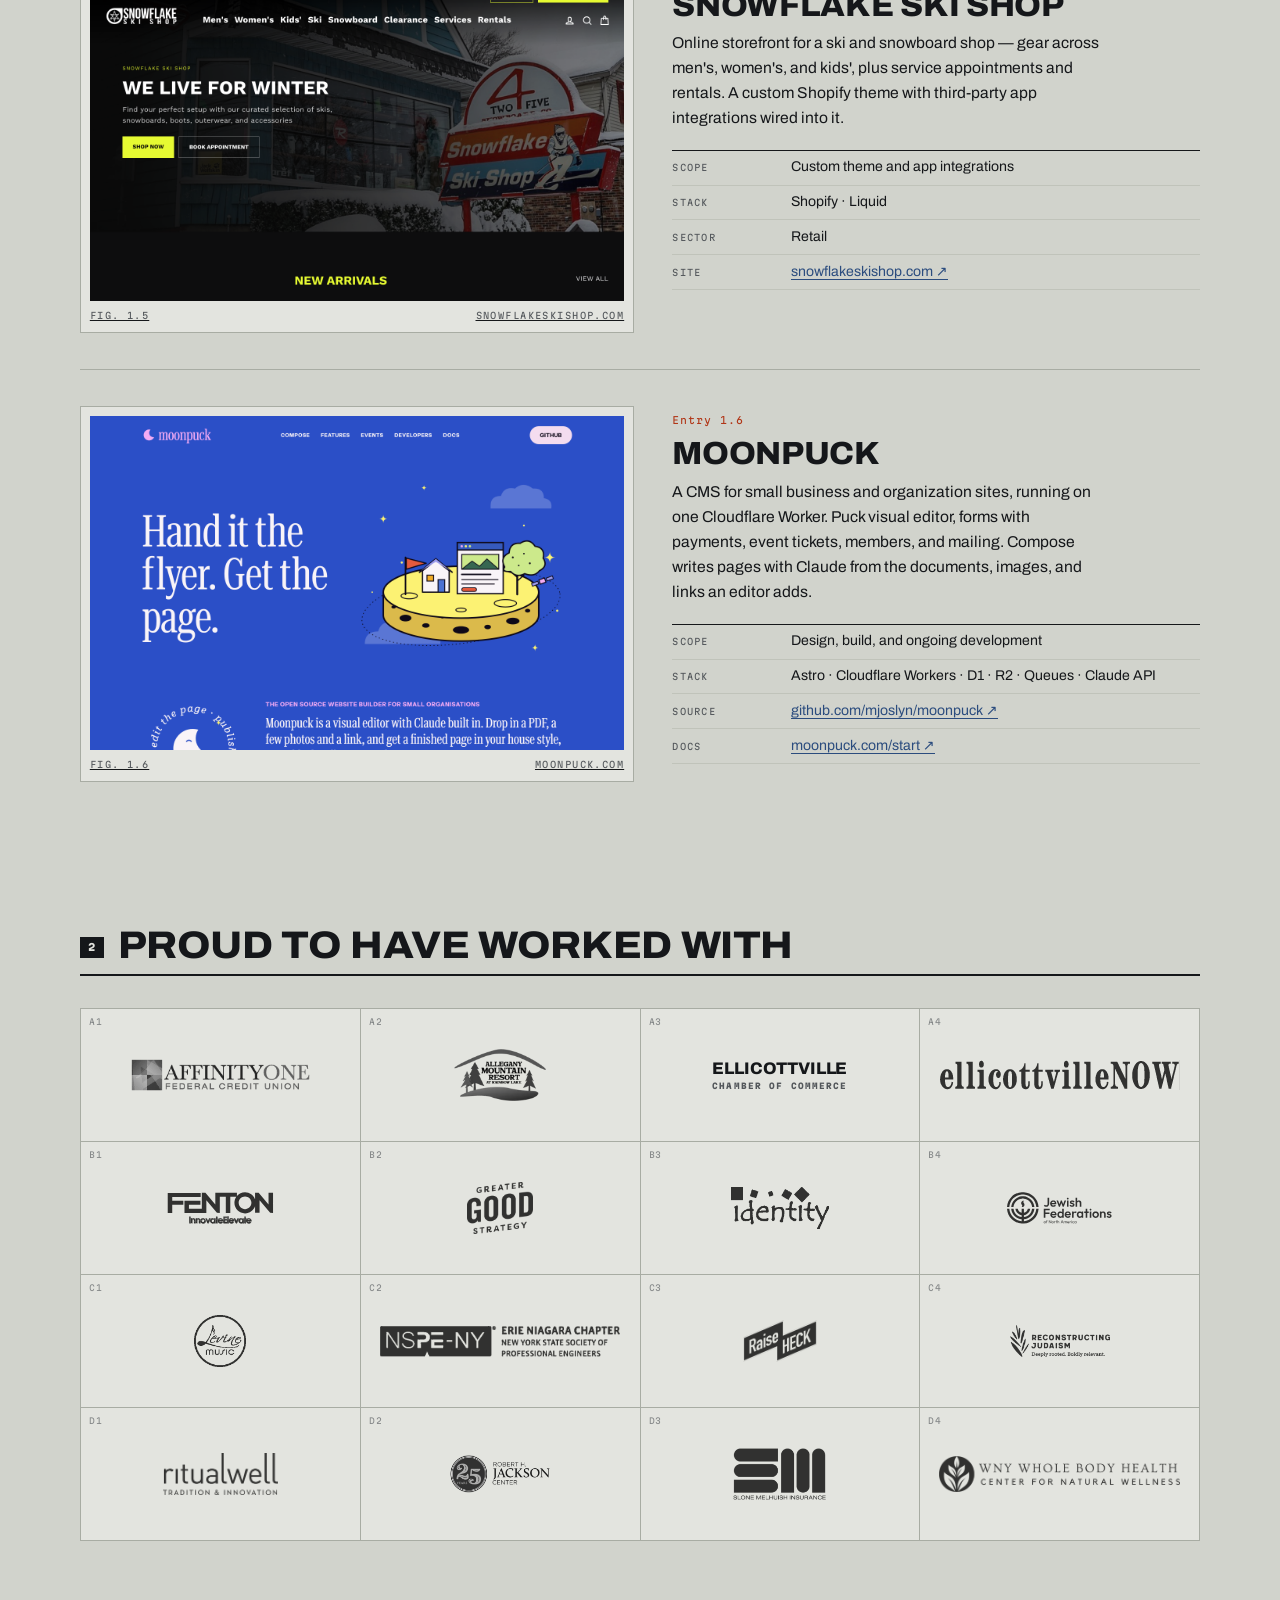
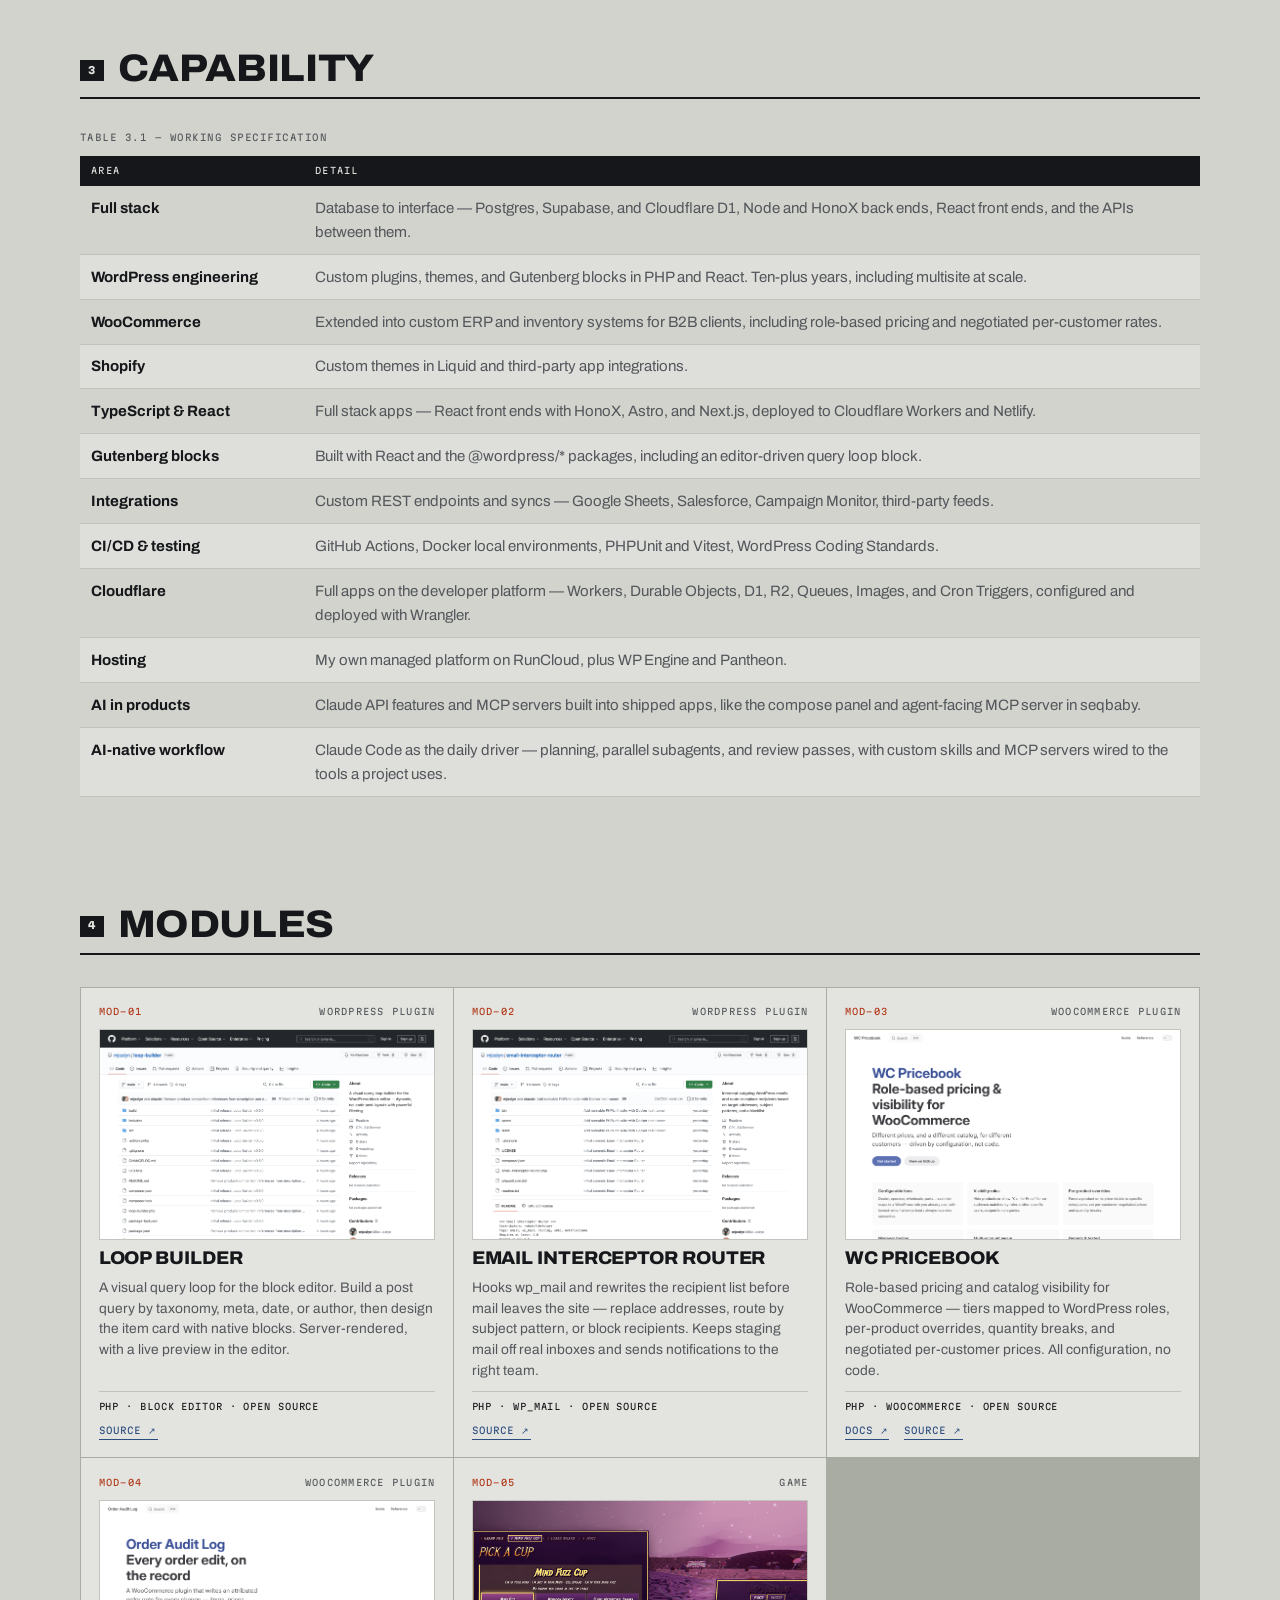
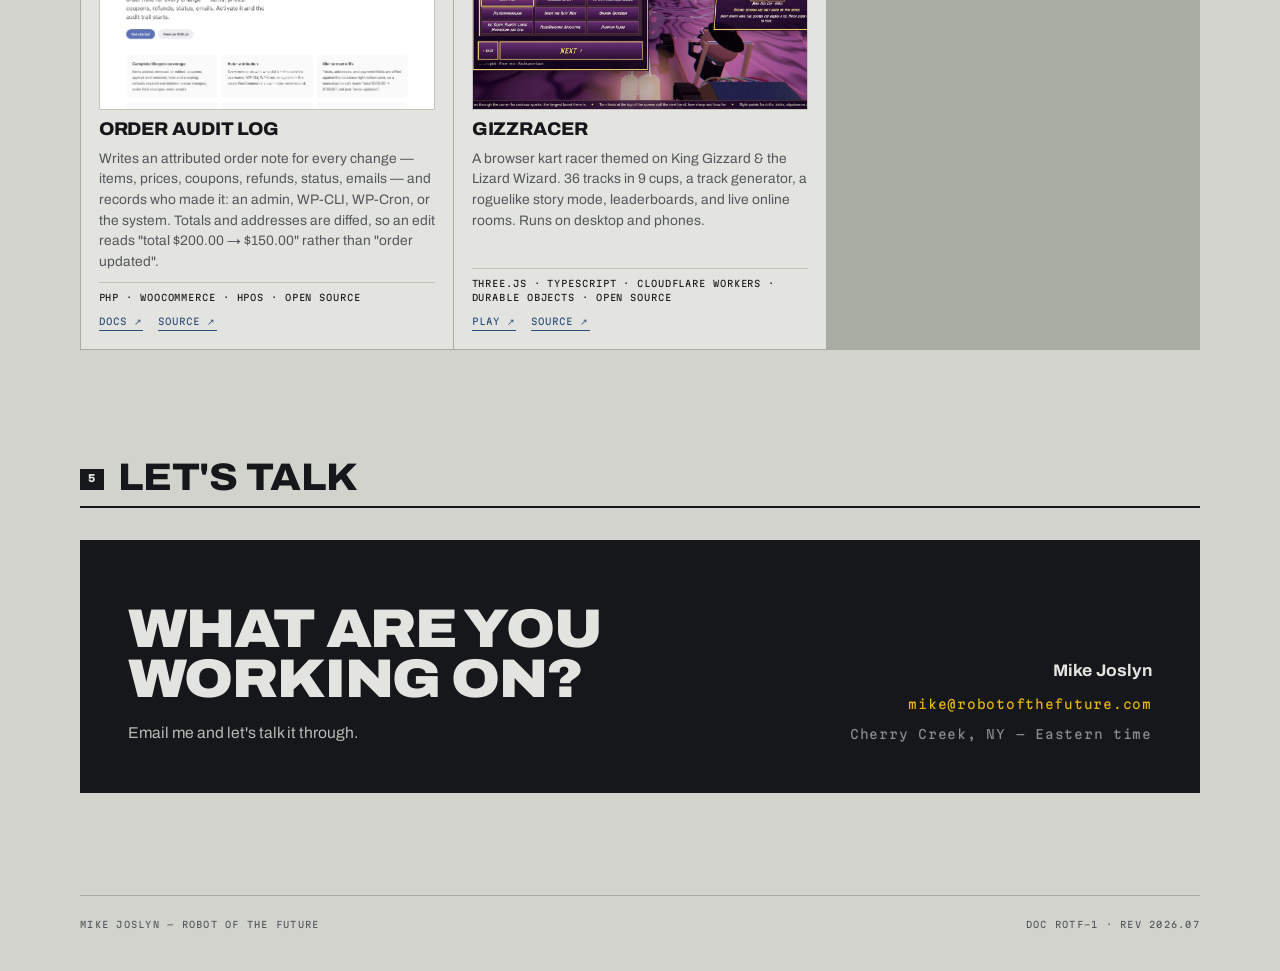
==== commit da58dde6: "Move moonpuck to last Field work entry moonpuck is now Entry 1.6; Affinity One, Ellicottville, and S" ====
--- a/index.html
+++ b/index.html
@@ -244,13 +244,83 @@
     </article>
 
     <article class="entry">
+      <a class="shot" href="https://www.affinityonefcu.org" target="_blank" rel="noopener">
+        <img src="assets/img/shots/affinityone.png" alt="Screenshot of the affinityonefcu.org homepage" loading="lazy" />
+        <span class="shot__stamp">Open ↗</span>
+        <span class="shot__cap"><span>Fig. 1.3</span><span>affinityonefcu.org</span></span>
+      </a>
+      <div>
+        <span class="entry__no">Entry 1.3</span>
+        <h3>Affinity One FCU</h3>
+        <p>
+          A federal credit union's public site — rates, loan products, membership,
+          and the handoff to online banking. Built block by block in Gutenberg with
+          Advanced Custom Fields, so staff update rates and loan terms themselves
+          from structured fields.
+        </p>
+        <dl class="spec">
+          <div><dt>Scope</dt><dd>Full build</dd></div>
+          <div><dt>Stack</dt><dd>WordPress · Gutenberg · Advanced Custom Fields</dd></div>
+          <div><dt>Sector</dt><dd>Financial services</dd></div>
+          <div><dt>Site</dt><dd><a href="https://www.affinityonefcu.org" target="_blank" rel="noopener">affinityonefcu.org ↗</a></dd></div>
+        </dl>
+      </div>
+    </article>
+
+    <article class="entry">
+      <a class="shot" href="https://ellicottvilleny.com" target="_blank" rel="noopener">
+        <img src="assets/img/shots/ellicottville.png" alt="Screenshot of the ellicottvilleny.com homepage" loading="lazy" />
+        <span class="shot__stamp">Open ↗</span>
+        <span class="shot__cap"><span>Fig. 1.4</span><span>ellicottvilleny.com</span></span>
+      </a>
+      <div>
+        <span class="entry__no">Entry 1.4</span>
+        <h3>Ellicottville Chamber</h3>
+        <p>
+          Events, a member directory, and seasonal tourism content for a ski-town
+          chamber of commerce. Headless: Astro on top of DatoCMS, with edge
+          functions handling the parts that need to be dynamic.
+        </p>
+        <dl class="spec">
+          <div><dt>Scope</dt><dd>Full rebuild <span class="flag">Redesign in progress</span></dd></div>
+          <div><dt>Stack</dt><dd>Astro · DatoCMS · GraphQL · Netlify Edge Functions</dd></div>
+          <div><dt>Sector</dt><dd>Tourism</dd></div>
+          <div><dt>Site</dt><dd><a href="https://ellicottvilleny.com" target="_blank" rel="noopener">ellicottvilleny.com ↗</a></dd></div>
+        </dl>
+      </div>
+    </article>
+
+    <article class="entry">
+      <a class="shot" href="https://www.snowflakeskishop.com/" target="_blank" rel="noopener">
+        <img src="assets/img/shots/snowflake.png" alt="Screenshot of the snowflakeskishop.com homepage" loading="lazy" />
+        <span class="shot__stamp">Open ↗</span>
+        <span class="shot__cap"><span>Fig. 1.5</span><span>snowflakeskishop.com</span></span>
+      </a>
+      <div>
+        <span class="entry__no">Entry 1.5</span>
+        <h3>Snowflake Ski Shop</h3>
+        <p>
+          Online storefront for a ski and snowboard shop — gear across men's,
+          women's, and kids', plus service appointments and rentals. A custom
+          Shopify theme with third-party app integrations wired into it.
+        </p>
+        <dl class="spec">
+          <div><dt>Scope</dt><dd>Custom theme and app integrations</dd></div>
+          <div><dt>Stack</dt><dd>Shopify · Liquid</dd></div>
+          <div><dt>Sector</dt><dd>Retail</dd></div>
+          <div><dt>Site</dt><dd><a href="https://www.snowflakeskishop.com/" target="_blank" rel="noopener">snowflakeskishop.com ↗</a></dd></div>
+        </dl>
+      </div>
+    </article>
+
+    <article class="entry">
       <a class="shot" href="https://moonpuck.com/" target="_blank" rel="noopener">
         <img src="assets/img/shots/moonpuck.png" alt="Screenshot of the moonpuck home page" loading="lazy" />
         <span class="shot__stamp">Open ↗</span>
-        <span class="shot__cap"><span>Fig. 1.3</span><span>moonpuck.com</span></span>
-      </a>
-      <div>
-        <span class="entry__no">Entry 1.3</span>
+        <span class="shot__cap"><span>Fig. 1.6</span><span>moonpuck.com</span></span>
+      </a>
+      <div>
+        <span class="entry__no">Entry 1.6</span>
         <h3>moonpuck</h3>
         <p>
           A CMS for small business and organization sites, running on one
@@ -263,76 +333,6 @@
           <div><dt>Stack</dt><dd>Astro · Cloudflare Workers · D1 · R2 · Queues · Claude API</dd></div>
           <div><dt>Source</dt><dd><a href="https://github.com/mjoslyn/moonpuck" target="_blank" rel="noopener">github.com/mjoslyn/moonpuck ↗</a></dd></div>
           <div><dt>Docs</dt><dd><a href="https://moonpuck.com/start/" target="_blank" rel="noopener">moonpuck.com/start ↗</a></dd></div>
-        </dl>
-      </div>
-    </article>
-
-    <article class="entry">
-      <a class="shot" href="https://www.affinityonefcu.org" target="_blank" rel="noopener">
-        <img src="assets/img/shots/affinityone.png" alt="Screenshot of the affinityonefcu.org homepage" loading="lazy" />
-        <span class="shot__stamp">Open ↗</span>
-        <span class="shot__cap"><span>Fig. 1.4</span><span>affinityonefcu.org</span></span>
-      </a>
-      <div>
-        <span class="entry__no">Entry 1.4</span>
-        <h3>Affinity One FCU</h3>
-        <p>
-          A federal credit union's public site — rates, loan products, membership,
-          and the handoff to online banking. Built block by block in Gutenberg with
-          Advanced Custom Fields, so staff update rates and loan terms themselves
-          from structured fields.
-        </p>
-        <dl class="spec">
-          <div><dt>Scope</dt><dd>Full build</dd></div>
-          <div><dt>Stack</dt><dd>WordPress · Gutenberg · Advanced Custom Fields</dd></div>
-          <div><dt>Sector</dt><dd>Financial services</dd></div>
-          <div><dt>Site</dt><dd><a href="https://www.affinityonefcu.org" target="_blank" rel="noopener">affinityonefcu.org ↗</a></dd></div>
-        </dl>
-      </div>
-    </article>
-
-    <article class="entry">
-      <a class="shot" href="https://ellicottvilleny.com" target="_blank" rel="noopener">
-        <img src="assets/img/shots/ellicottville.png" alt="Screenshot of the ellicottvilleny.com homepage" loading="lazy" />
-        <span class="shot__stamp">Open ↗</span>
-        <span class="shot__cap"><span>Fig. 1.5</span><span>ellicottvilleny.com</span></span>
-      </a>
-      <div>
-        <span class="entry__no">Entry 1.5</span>
-        <h3>Ellicottville Chamber</h3>
-        <p>
-          Events, a member directory, and seasonal tourism content for a ski-town
-          chamber of commerce. Headless: Astro on top of DatoCMS, with edge
-          functions handling the parts that need to be dynamic.
-        </p>
-        <dl class="spec">
-          <div><dt>Scope</dt><dd>Full rebuild <span class="flag">Redesign in progress</span></dd></div>
-          <div><dt>Stack</dt><dd>Astro · DatoCMS · GraphQL · Netlify Edge Functions</dd></div>
-          <div><dt>Sector</dt><dd>Tourism</dd></div>
-          <div><dt>Site</dt><dd><a href="https://ellicottvilleny.com" target="_blank" rel="noopener">ellicottvilleny.com ↗</a></dd></div>
-        </dl>
-      </div>
-    </article>
-
-    <article class="entry">
-      <a class="shot" href="https://www.snowflakeskishop.com/" target="_blank" rel="noopener">
-        <img src="assets/img/shots/snowflake.png" alt="Screenshot of the snowflakeskishop.com homepage" loading="lazy" />
-        <span class="shot__stamp">Open ↗</span>
-        <span class="shot__cap"><span>Fig. 1.6</span><span>snowflakeskishop.com</span></span>
-      </a>
-      <div>
-        <span class="entry__no">Entry 1.6</span>
-        <h3>Snowflake Ski Shop</h3>
-        <p>
-          Online storefront for a ski and snowboard shop — gear across men's,
-          women's, and kids', plus service appointments and rentals. A custom
-          Shopify theme with third-party app integrations wired into it.
-        </p>
-        <dl class="spec">
-          <div><dt>Scope</dt><dd>Custom theme and app integrations</dd></div>
-          <div><dt>Stack</dt><dd>Shopify · Liquid</dd></div>
-          <div><dt>Sector</dt><dd>Retail</dd></div>
-          <div><dt>Site</dt><dd><a href="https://www.snowflakeskishop.com/" target="_blank" rel="noopener">snowflakeskishop.com ↗</a></dd></div>
         </dl>
       </div>
     </article>
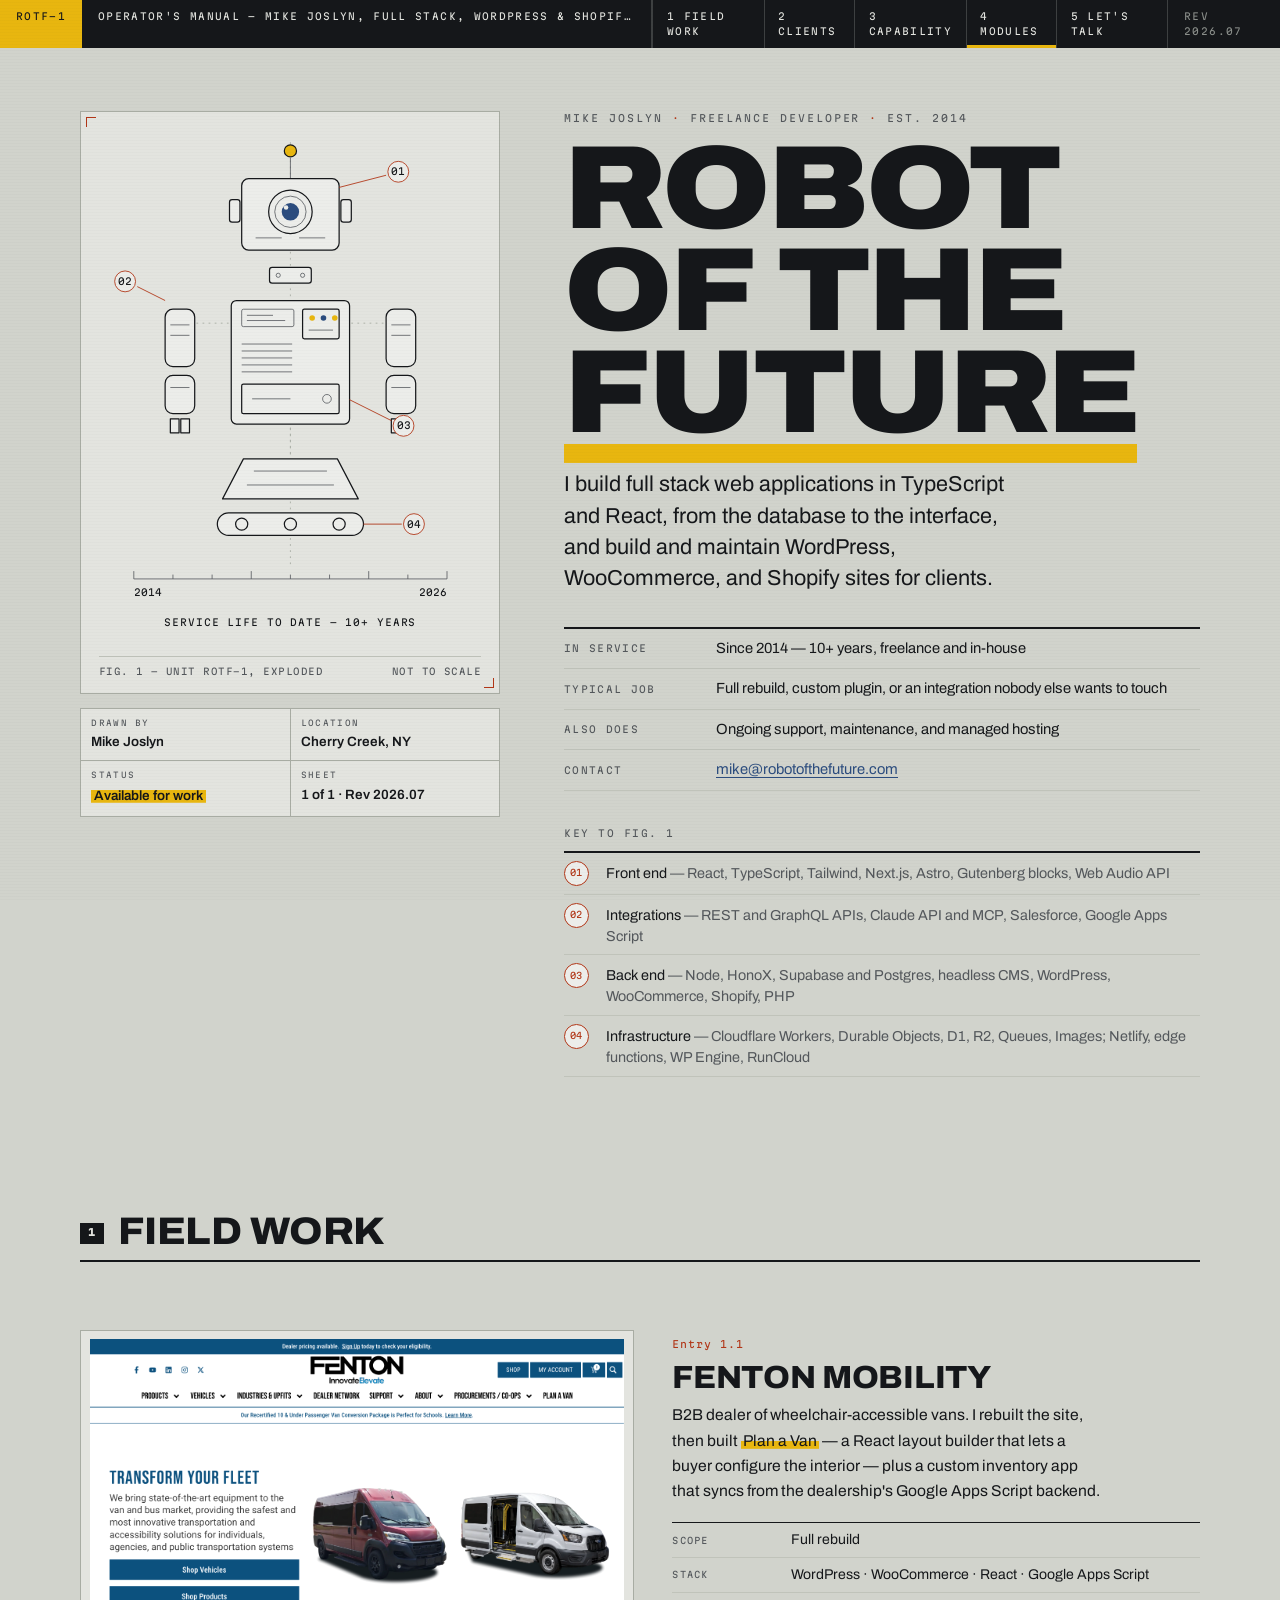
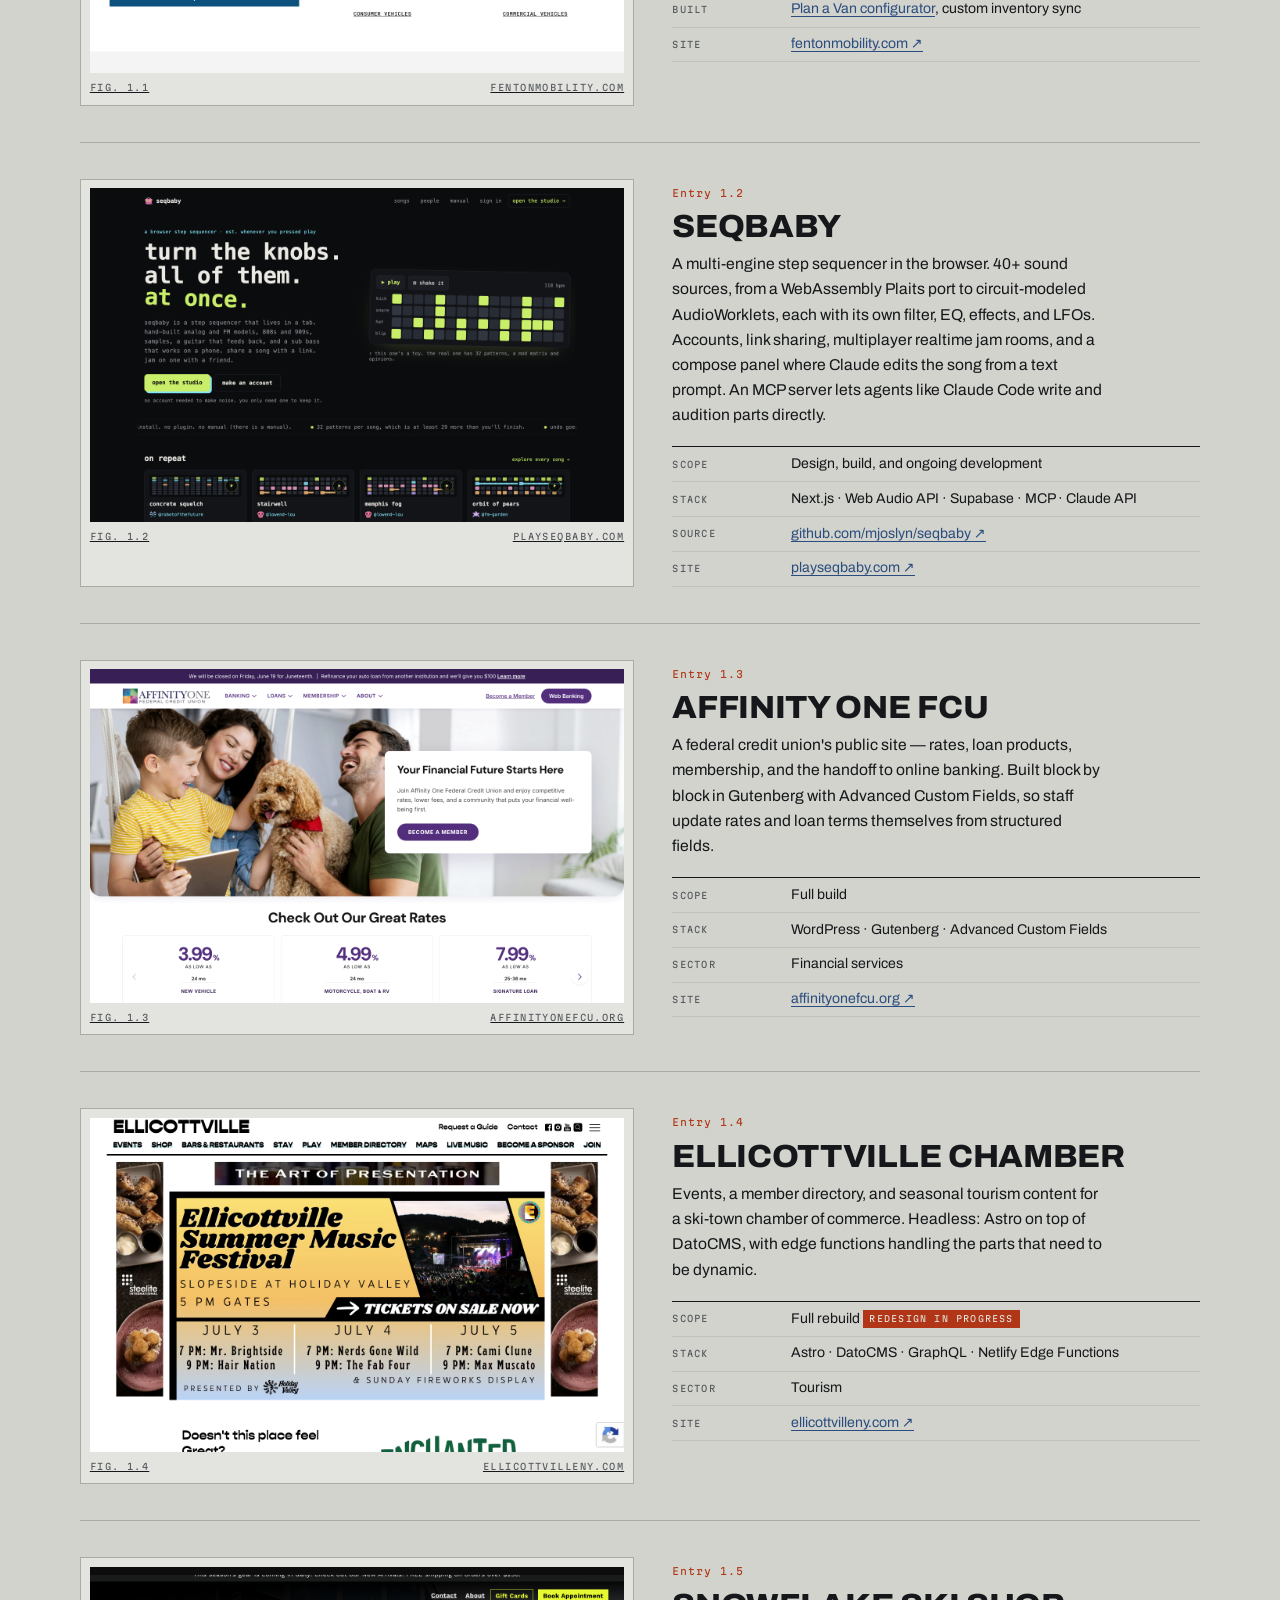
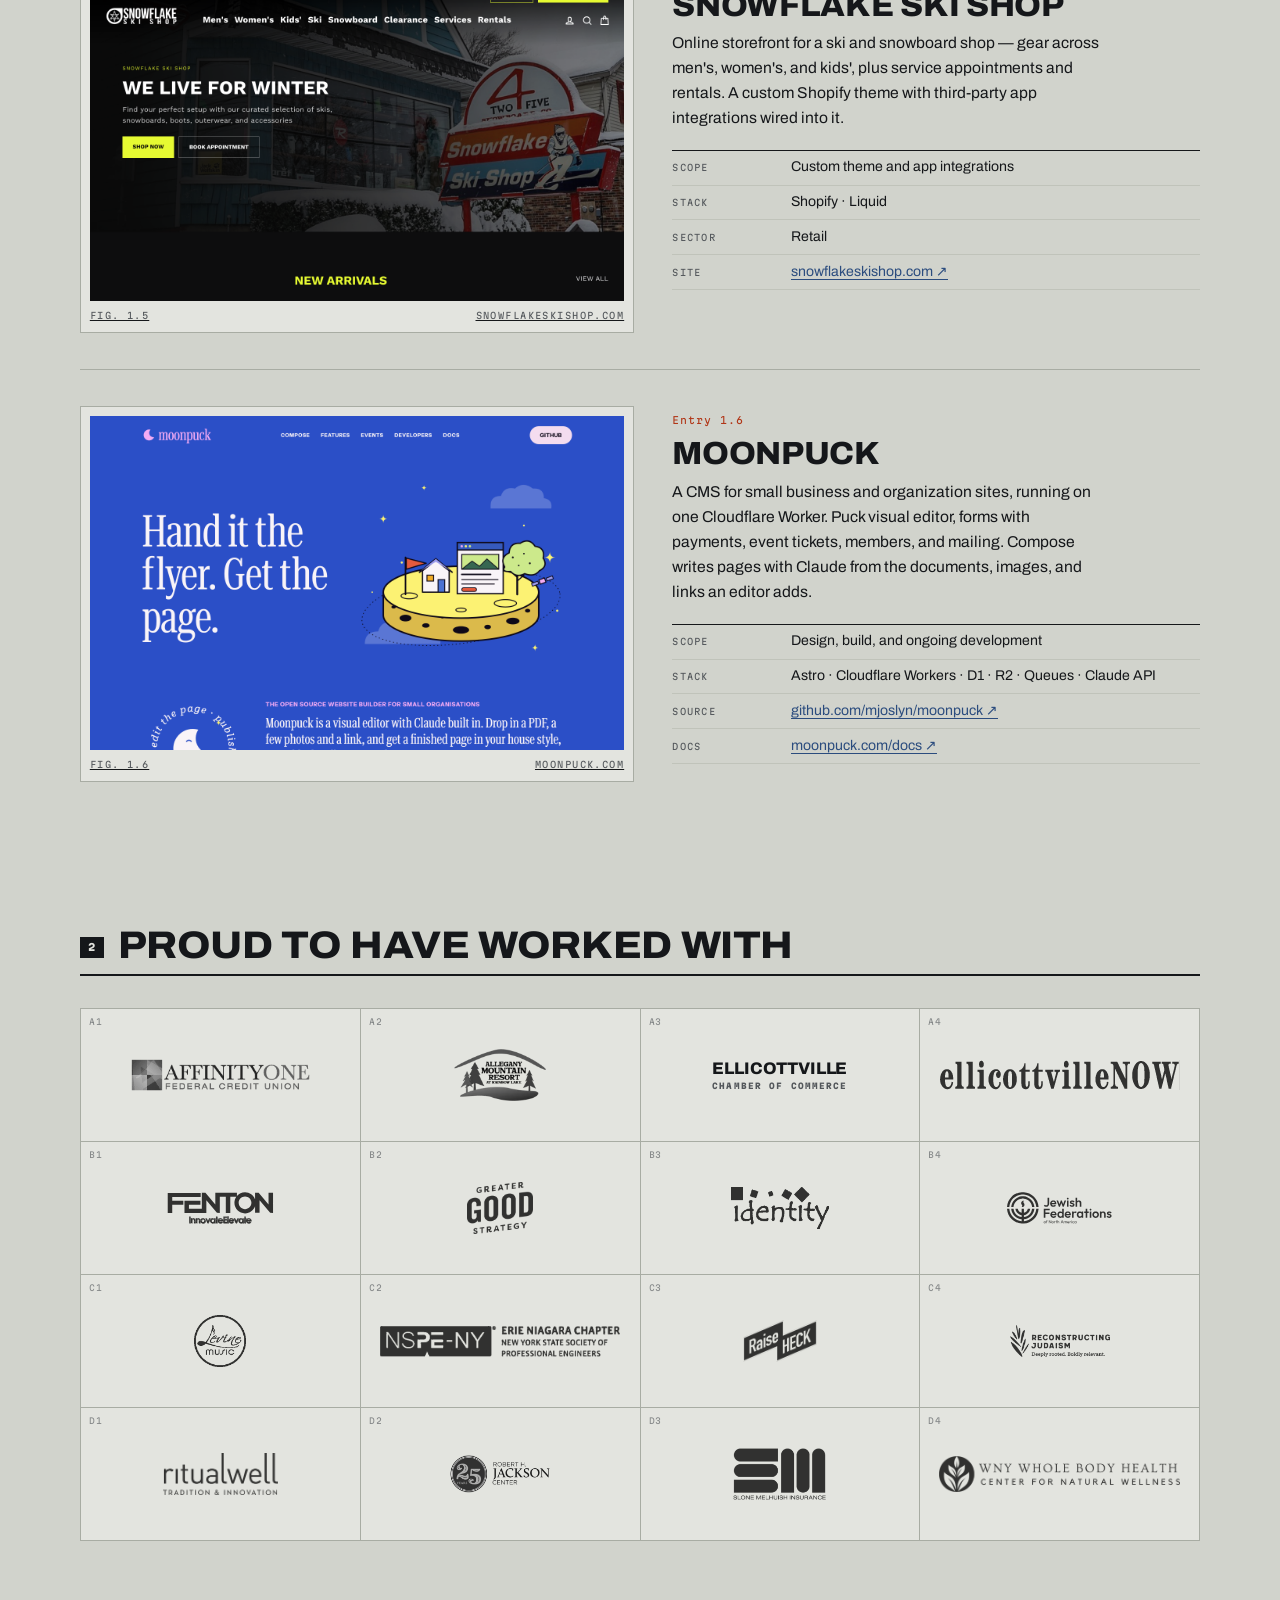
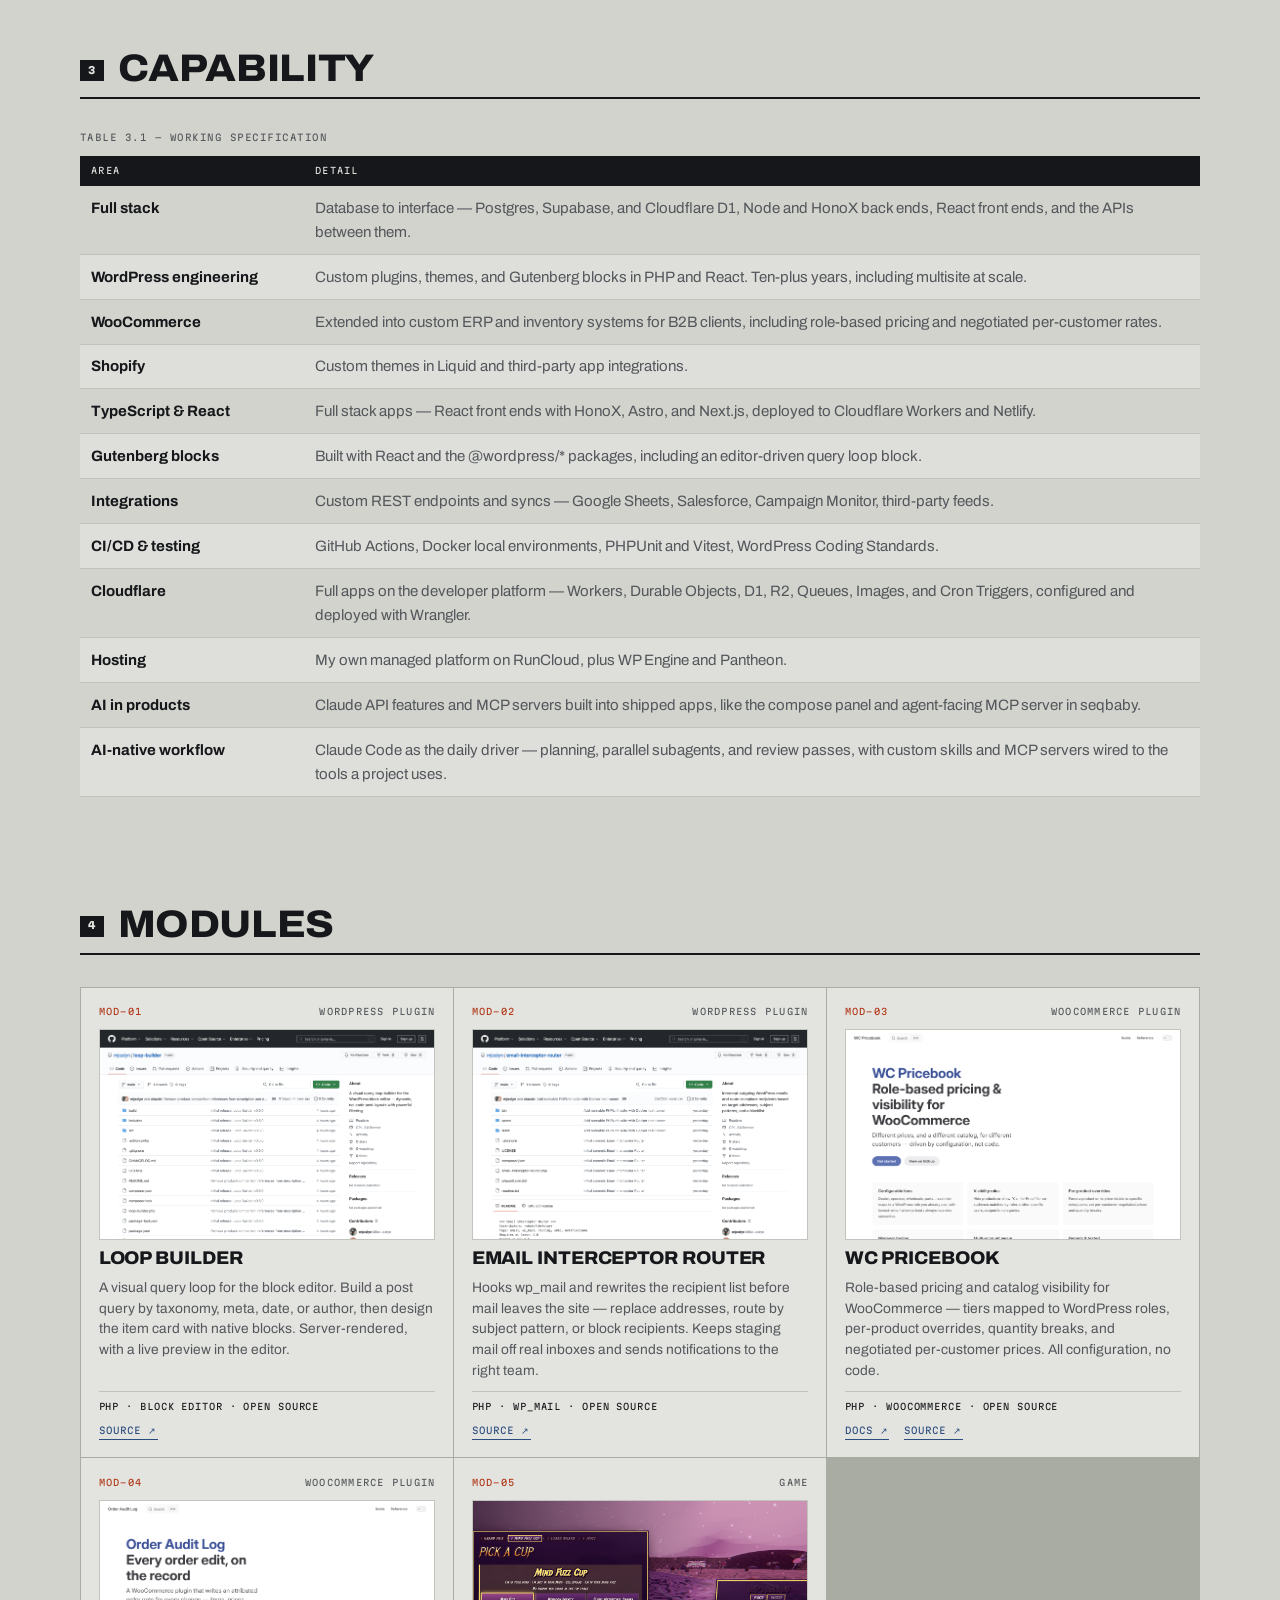
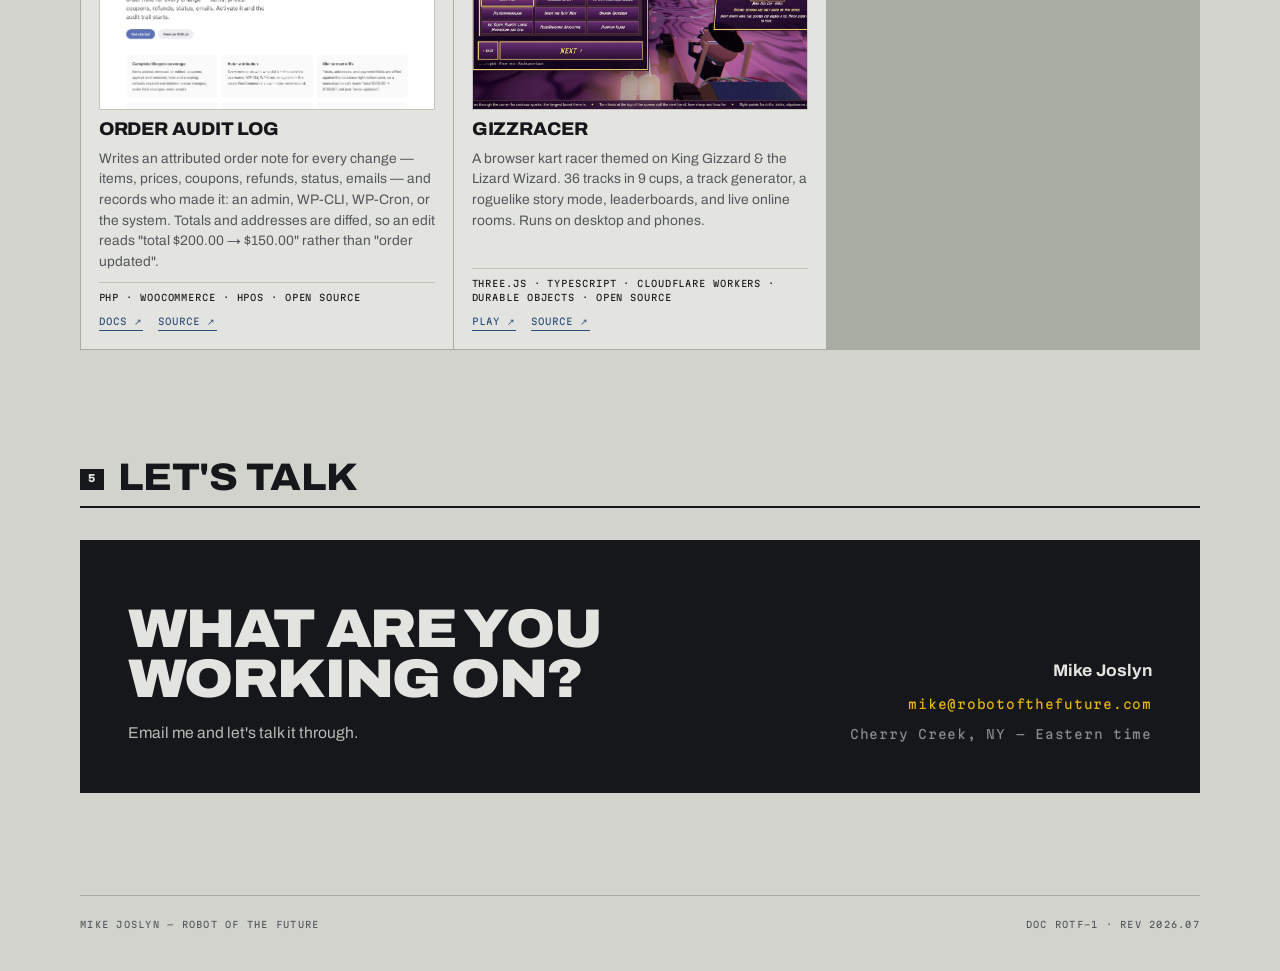
==== commit 4bbd7474: "Point moonpuck Docs link to moonpuck.com/docs/ Co-Authored-By: Claude Opus 5.5 <noreply@anthropic.co" ====
--- a/index.html
+++ b/index.html
@@ -332,7 +332,7 @@
           <div><dt>Scope</dt><dd>Design, build, and ongoing development</dd></div>
           <div><dt>Stack</dt><dd>Astro · Cloudflare Workers · D1 · R2 · Queues · Claude API</dd></div>
           <div><dt>Source</dt><dd><a href="https://github.com/mjoslyn/moonpuck" target="_blank" rel="noopener">github.com/mjoslyn/moonpuck ↗</a></dd></div>
-          <div><dt>Docs</dt><dd><a href="https://moonpuck.com/start/" target="_blank" rel="noopener">moonpuck.com/start ↗</a></dd></div>
+          <div><dt>Docs</dt><dd><a href="https://moonpuck.com/docs/" target="_blank" rel="noopener">moonpuck.com/docs ↗</a></dd></div>
         </dl>
       </div>
     </article>
